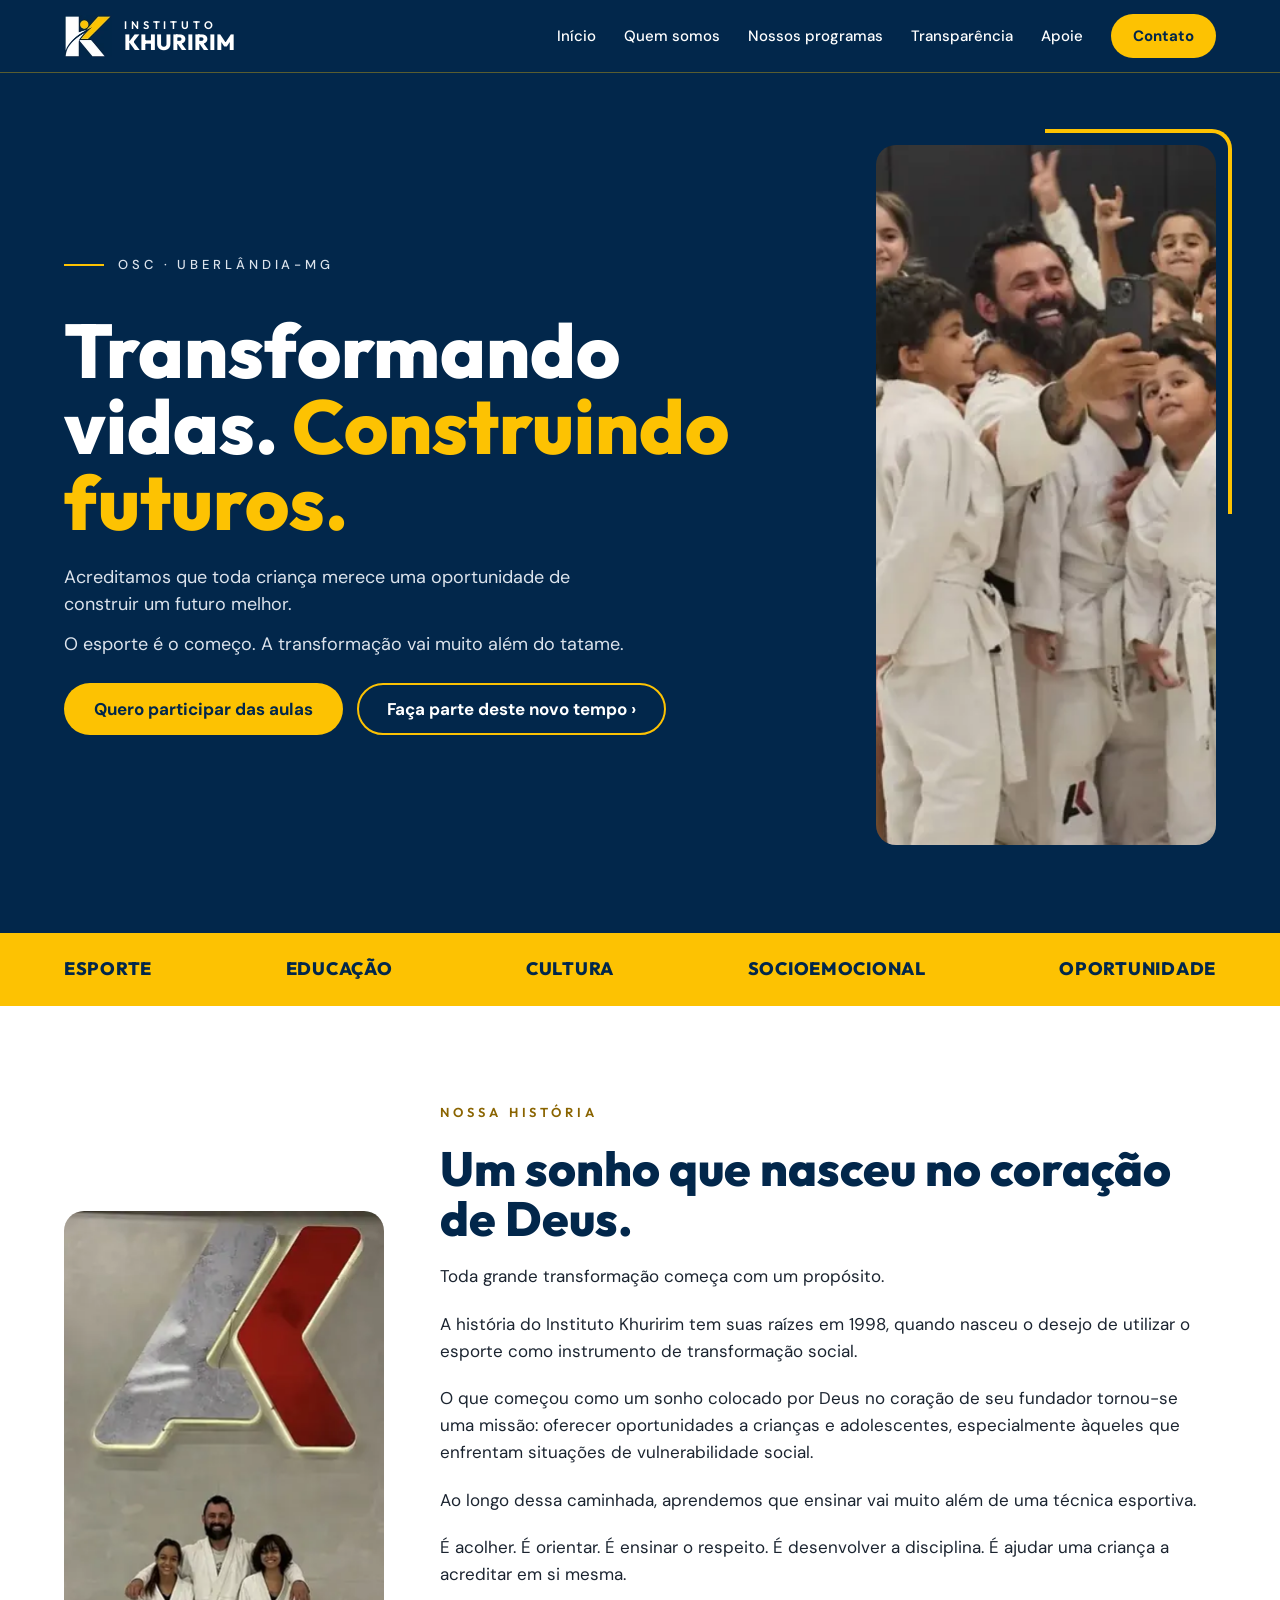
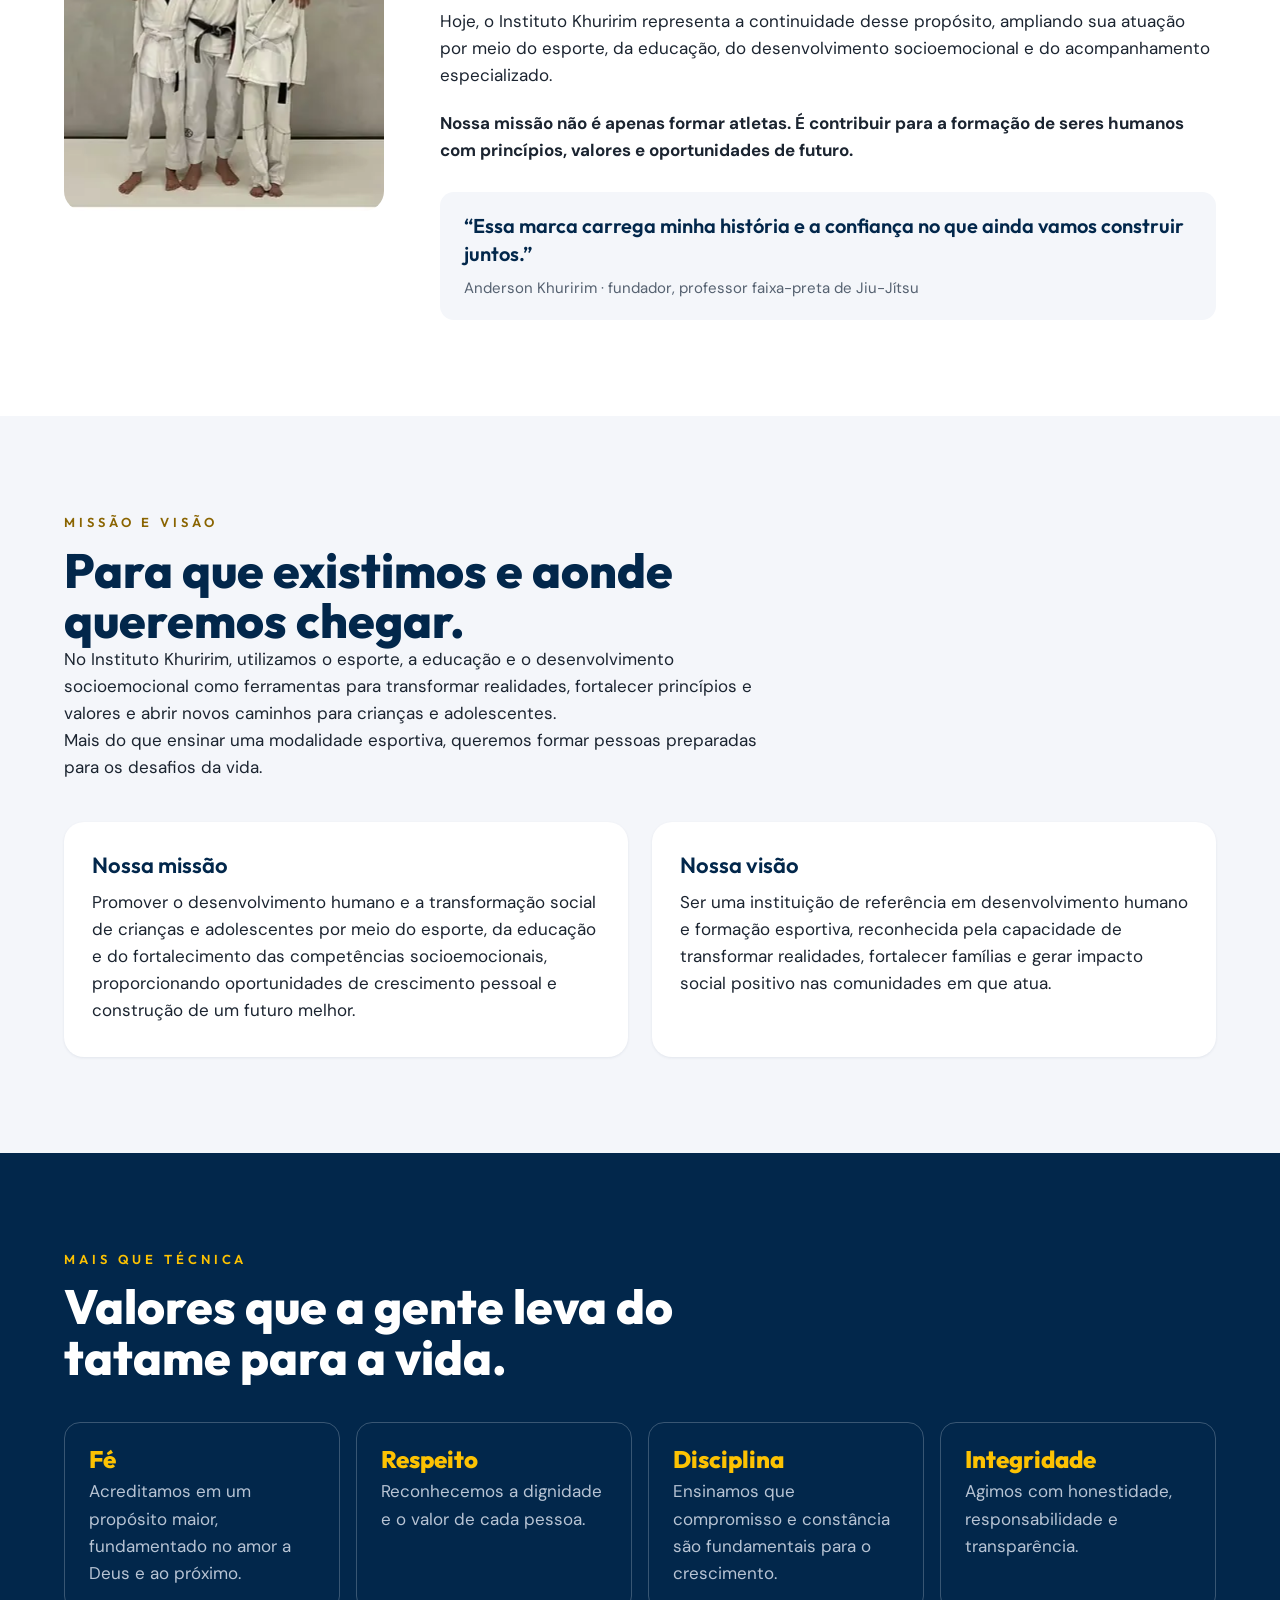
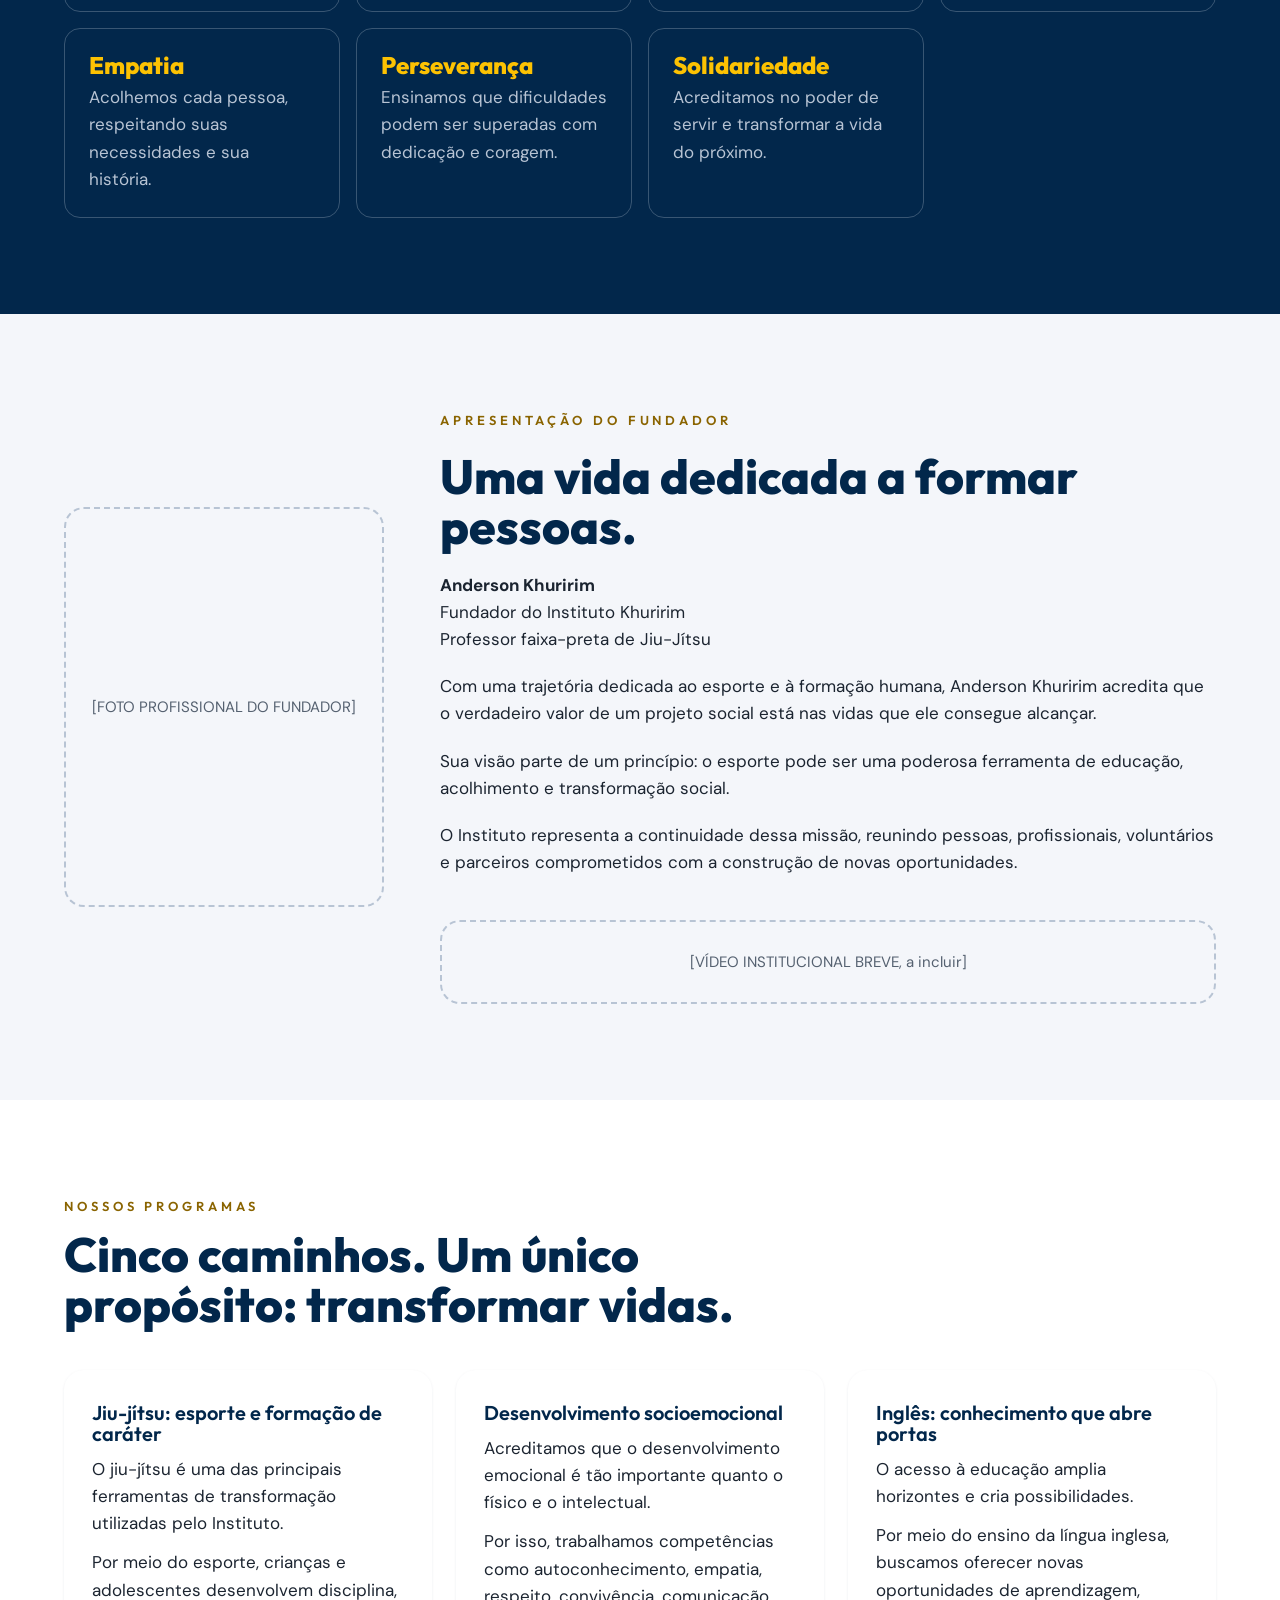
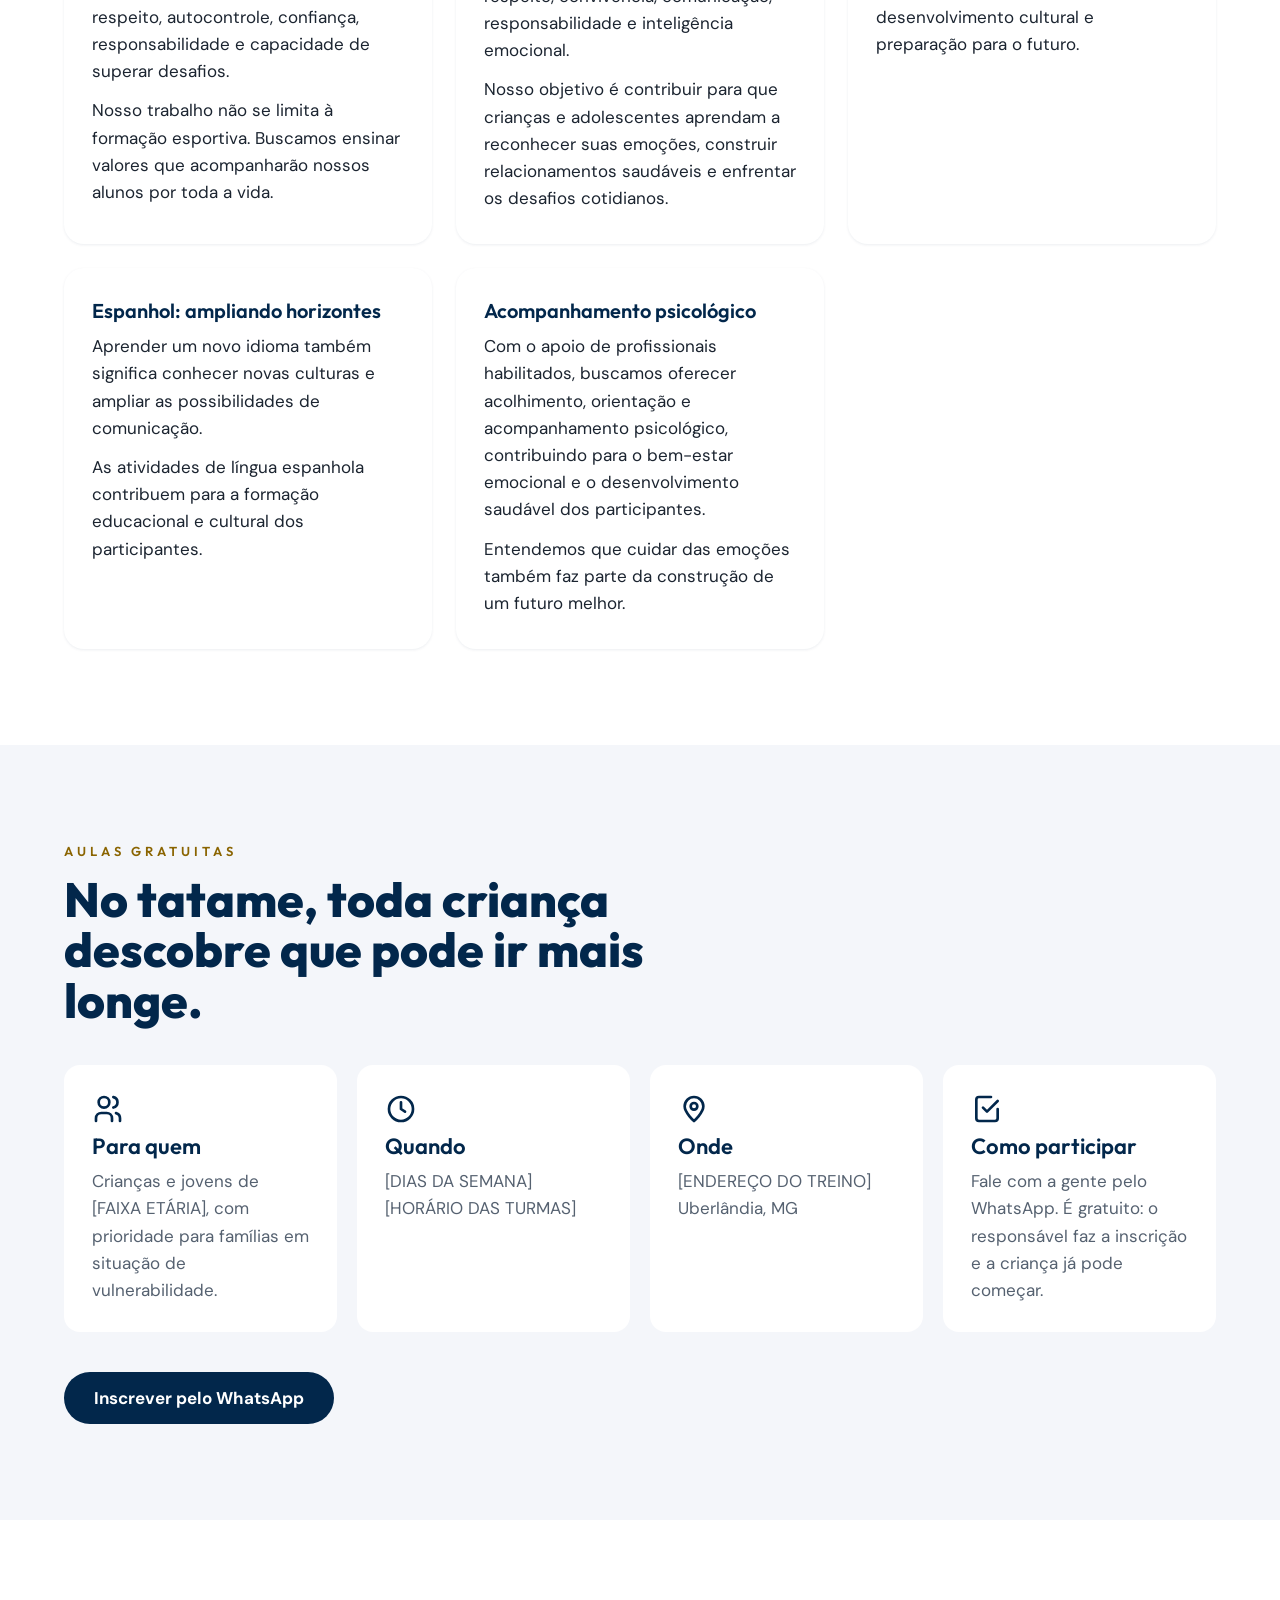
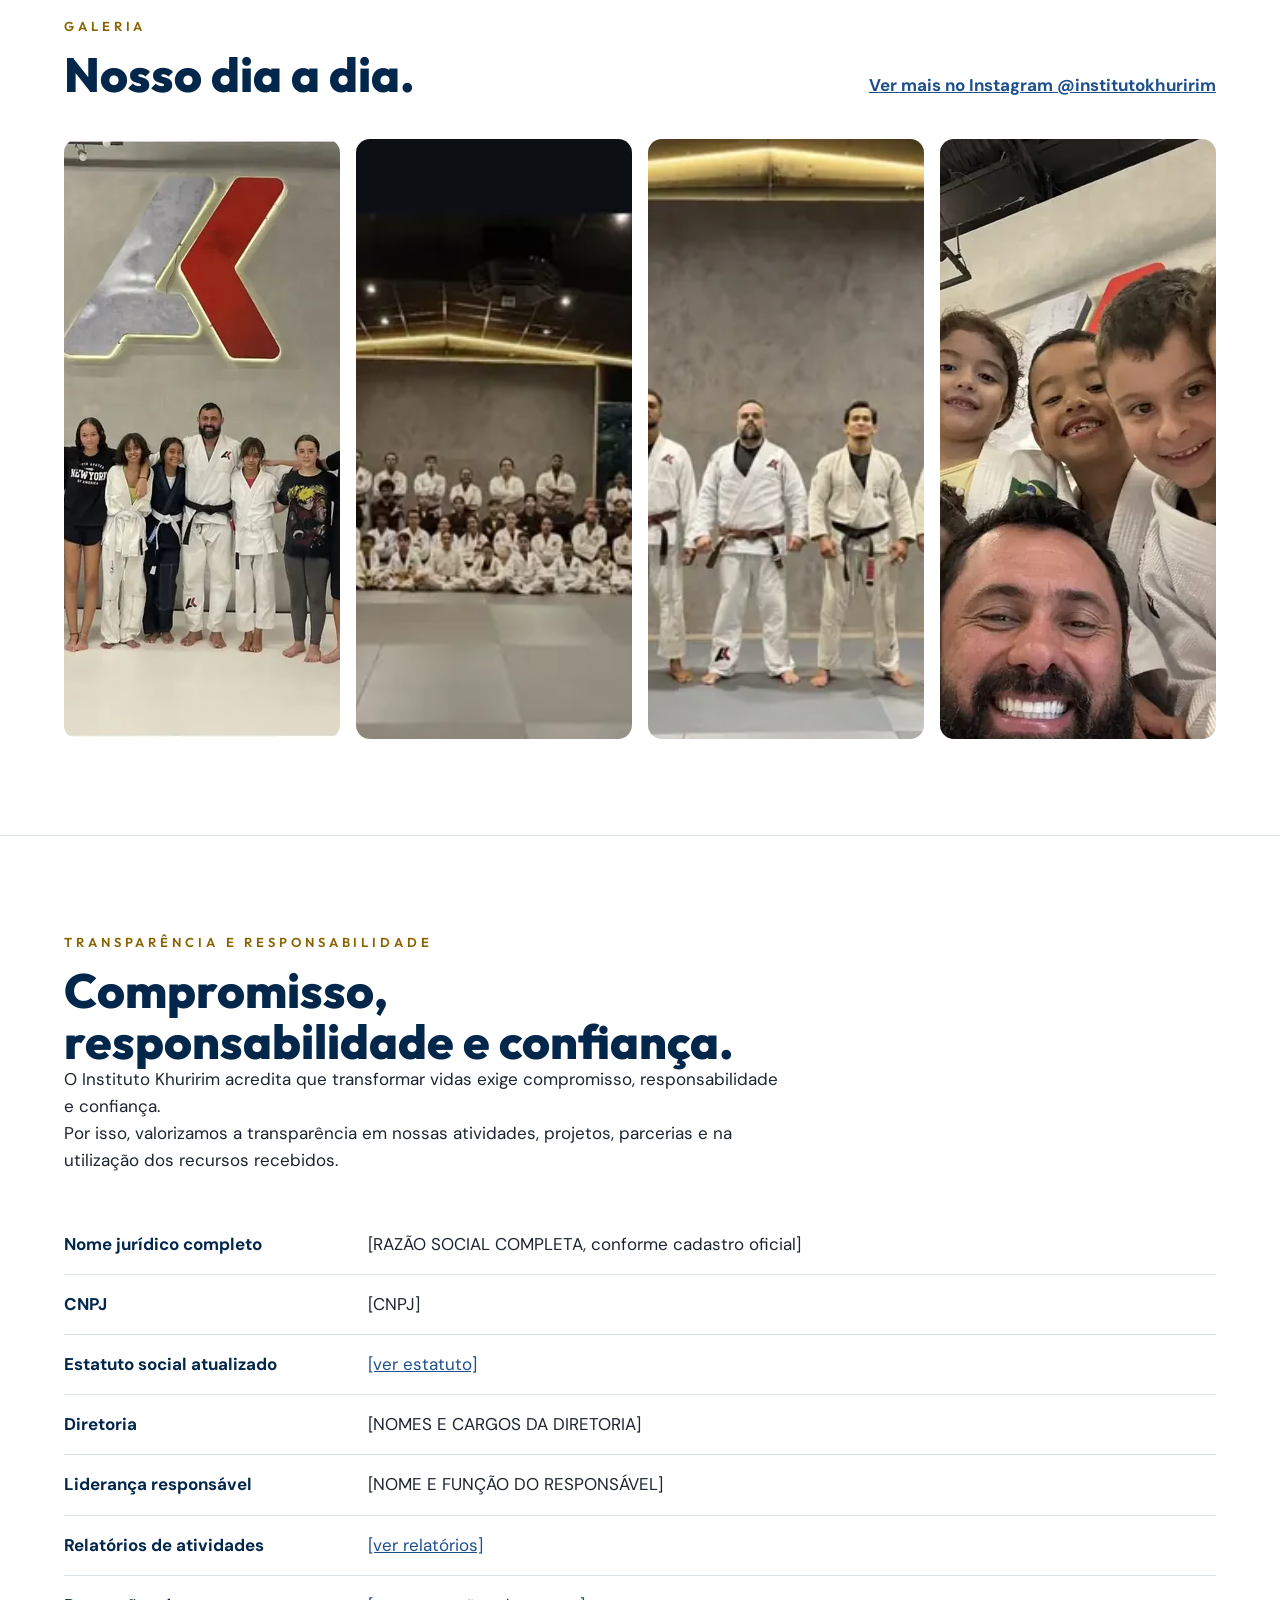
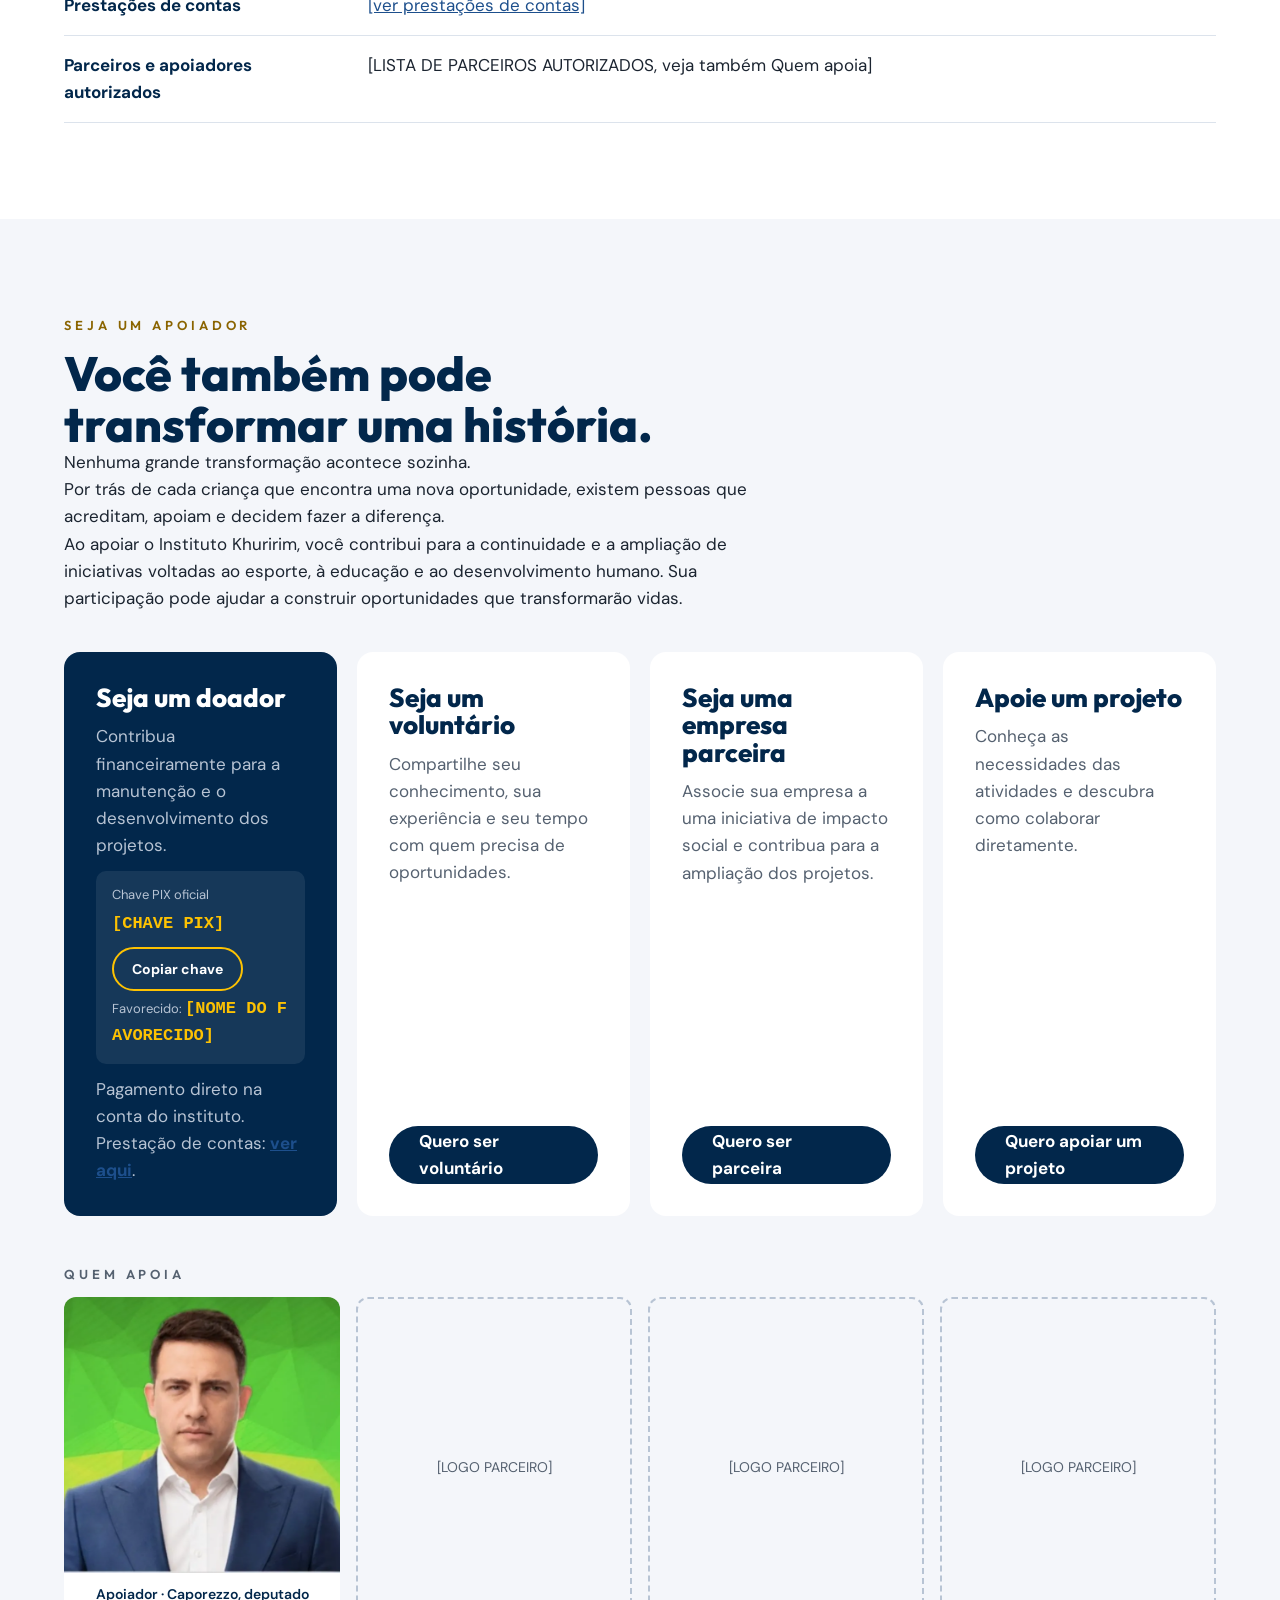
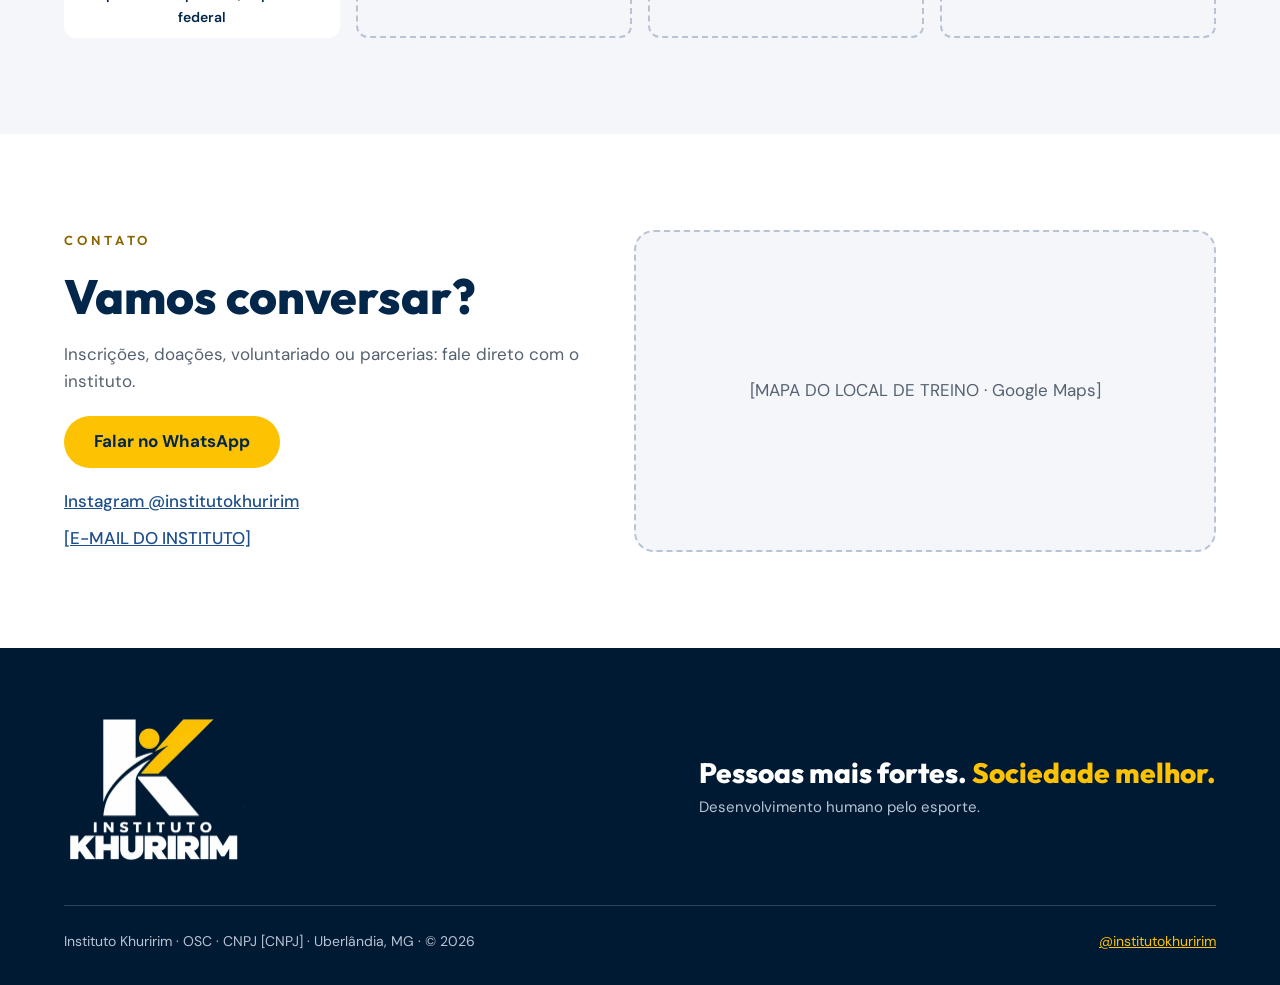
==== instituto-khuririm-site/index.html @ dec1599d "Implementa ajustes técnicos e de navegação do ponto 9 - Menu e ordem das seções conforme o pedido do" ====
<!doctype html>
<html lang="pt-BR">
<head>
  <meta charset="utf-8">
  <meta name="viewport" content="width=device-width, initial-scale=1">
  <title>Instituto Khuririm · Transformando vidas. Construindo futuros.</title>
  <meta name="description" content="OSC de Uberlândia-MG que usa o esporte, a educação e o desenvolvimento socioemocional para transformar a vida de crianças e adolescentes.">
  <meta name="theme-color" content="#02274B">
  <link rel="canonical" href="https://institutokhuririm.com.br/">

  <!-- Compartilhamento (WhatsApp, Instagram, Facebook, LinkedIn, X) -->
  <meta property="og:type" content="website">
  <meta property="og:site_name" content="Instituto Khuririm">
  <meta property="og:locale" content="pt_BR">
  <meta property="og:url" content="https://institutokhuririm.com.br/">
  <meta property="og:title" content="Instituto Khuririm · Transformando vidas. Construindo futuros.">
  <meta property="og:description" content="Esporte, educação e desenvolvimento socioemocional para crianças e adolescentes em Uberlândia-MG.">
  <meta property="og:image" content="https://institutokhuririm.com.br/assets/img/og-image.jpg">
  <meta property="og:image:width" content="1200">
  <meta property="og:image:height" content="630">
  <meta property="og:image:alt" content="Professores e alunos graduados do Instituto Khuririm no tatame">
  <meta name="twitter:card" content="summary_large_image">

  <link rel="icon" href="assets/img/favicon.png" type="image/png">
  <link rel="apple-touch-icon" href="assets/img/apple-touch-icon.png">
  <script type="application/ld+json">
  {
    "@context": "https://schema.org",
    "@type": "NGO",
    "name": "Instituto Khuririm",
    "url": "https://institutokhuririm.com.br/",
    "logo": "https://institutokhuririm.com.br/assets/img/logo-completa.png",
    "description": "OSC de Uberlândia-MG que usa o esporte, a educação e o desenvolvimento socioemocional para transformar a vida de crianças e adolescentes.",
    "founder": { "@type": "Person", "name": "Anderson Khuririm" },
    "address": { "@type": "PostalAddress", "addressLocality": "Uberlândia", "addressRegion": "MG", "addressCountry": "BR" },
    "sameAs": ["https://www.instagram.com/institutokhuririm/"]
  }
  </script>
  <link rel="preload" href="assets/fonts/outfit.woff2" as="font" type="font/woff2" crossorigin>
  <link rel="preload" href="assets/fonts/dm-sans.woff2" as="font" type="font/woff2" crossorigin>
  <link rel="preload" as="image" href="assets/img/primeira-foto.webp" imagesrcset="assets/img/primeira-foto-600.webp 600w, assets/img/primeira-foto.webp 1200w" imagesizes="(max-width: 860px) 100vw, 560px" fetchpriority="high">
  <link rel="stylesheet" href="assets/css/style.css">
</head>
<body>
  <a class="skip-link" href="#conteudo">Pular para o conteúdo</a>

  <header class="site-header">
    <div class="container header-inner">
      <a href="#inicio" class="brand">
        <img src="assets/img/logo-simbolo.webp" alt="" width="48" height="42">
        <span class="brand-text"><span class="brand-small">INSTITUTO</span> <span class="brand-big">KHURIRIM</span></span>
      </a>
      <button class="menu-toggle" aria-expanded="false" aria-controls="menu" aria-label="Abrir menu">
        <span></span><span></span><span></span>
      </button>
      <nav id="menu" class="nav" aria-label="Principal">
        <a href="#inicio">Início</a>
        <a href="#sobre">Quem somos</a>
        <a href="#programas">Nossos programas</a>
        <a href="#transparencia">Transparência</a>
        <a href="#apoie">Apoie</a>
        <a href="#contato" class="btn btn-yellow btn-sm">Contato</a>
      </nav>
    </div>
  </header>

  <main id="conteudo">

    <!-- HERO -->
    <section id="inicio" class="hero section-dark">
      <div class="container hero-inner">
        <div class="hero-text">
          <p class="kicker kicker-light"><span class="line" aria-hidden="true"></span>OSC · UBERLÂNDIA-MG</p>
          <h1>Transformando vidas. <span class="hl">Construindo futuros.</span></h1>
          <div class="hero-lead">
            <p>Acreditamos que toda criança merece uma oportunidade de construir um futuro melhor.</p>
            <p>O esporte é o começo. A transformação vai muito além do tatame.</p>
          </div>
          <div class="actions">
            <a href="#aulas" class="btn btn-yellow">Quero participar das aulas</a>
            <a href="#apoie" class="btn btn-outline">Faça parte deste novo tempo ›</a>
          </div>
        </div>
        <div class="hero-media">
          <span class="hero-corner" aria-hidden="true"></span>
          <img src="assets/img/primeira-foto.webp" srcset="assets/img/primeira-foto-600.webp 600w, assets/img/primeira-foto.webp 1200w" sizes="(max-width: 860px) 100vw, 560px" alt="Professor do Instituto Khuririm tira uma selfie com crianças de kimono no tatame" width="560" height="700" fetchpriority="high">
        </div>
      </div>
    </section>

    <!-- PILARES -->
    <section class="pillars" aria-label="Pilares">
      <ul class="container pillars-list">
        <li>Esporte</li><li>Educação</li><li>Cultura</li><li>Socioemocional</li><li>Oportunidade</li>
      </ul>
    </section>

    <!-- SOBRE -->
    <section id="sobre" class="section">
      <div class="container split">
        <div class="split-media">
          <img src="assets/img/sobre.webp" srcset="assets/img/sobre-600.webp 600w, assets/img/sobre.webp 1200w" sizes="(max-width: 860px) 100vw, 480px" alt="Professor faixa-preta com duas alunas de kimono diante do logotipo da academia" width="480" height="600" loading="lazy">
        </div>
        <div class="split-text">
          <p class="kicker">NOSSA HISTÓRIA</p>
          <h2>Um sonho que nasceu no coração de Deus.</h2>
          <p>Toda grande transformação começa com um propósito.</p>
          <p>A história do Instituto Khuririm tem suas raízes em 1998, quando nasceu o desejo de utilizar o esporte como instrumento de transformação social.</p>
          <p>O que começou como um sonho colocado por Deus no coração de seu fundador tornou-se uma missão: oferecer oportunidades a crianças e adolescentes, especialmente àqueles que enfrentam situações de vulnerabilidade social.</p>
          <p>Ao longo dessa caminhada, aprendemos que ensinar vai muito além de uma técnica esportiva.</p>
          <p>É acolher. É orientar. É ensinar o respeito. É desenvolver a disciplina. É ajudar uma criança a acreditar em si mesma.</p>
          <p>Hoje, o Instituto Khuririm representa a continuidade desse propósito, ampliando sua atuação por meio do esporte, da educação, do desenvolvimento socioemocional e do acompanhamento especializado.</p>
          <p><strong>Nossa missão não é apenas formar atletas. É contribuir para a formação de seres humanos com princípios, valores e oportunidades de futuro.</strong></p>
          <blockquote class="quote">
            <p>“Essa marca carrega minha história e a confiança no que ainda vamos construir juntos.”</p>
            <cite>Anderson Khuririm · fundador, professor faixa-preta de Jiu-Jítsu</cite>
          </blockquote>
        </div>
      </div>
    </section>

    <!-- VALORES -->
    <section id="missao" class="section section-mist">
      <div class="container">
        <header class="section-head">
          <p class="kicker">MISSÃO E VISÃO</p>
          <h2>Para que existimos e aonde queremos chegar.</h2>
          <p>No Instituto Khuririm, utilizamos o esporte, a educação e o desenvolvimento socioemocional como ferramentas para transformar realidades, fortalecer princípios e valores e abrir novos caminhos para crianças e adolescentes.</p>
          <p>Mais do que ensinar uma modalidade esportiva, queremos formar pessoas preparadas para os desafios da vida.</p>
        </header>
        <div class="mv">
          <article class="mv-card">
            <h3>Nossa missão</h3>
            <p>Promover o desenvolvimento humano e a transformação social de crianças e adolescentes por meio do esporte, da educação e do fortalecimento das competências socioemocionais, proporcionando oportunidades de crescimento pessoal e construção de um futuro melhor.</p>
          </article>
          <article class="mv-card">
            <h3>Nossa visão</h3>
            <p>Ser uma instituição de referência em desenvolvimento humano e formação esportiva, reconhecida pela capacidade de transformar realidades, fortalecer famílias e gerar impacto social positivo nas comunidades em que atua.</p>
          </article>
        </div>
      </div>
    </section>

    <section id="valores" class="section section-dark">
      <div class="container">
        <header class="section-head">
          <p class="kicker kicker-yellow">MAIS QUE TÉCNICA</p>
          <h2>Valores que a gente leva do tatame para a vida.</h2>
        </header>
        <div class="values">
          <div class="value"><h3>Fé</h3><p>Acreditamos em um propósito maior, fundamentado no amor a Deus e ao próximo.</p></div>
          <div class="value"><h3>Respeito</h3><p>Reconhecemos a dignidade e o valor de cada pessoa.</p></div>
          <div class="value"><h3>Disciplina</h3><p>Ensinamos que compromisso e constância são fundamentais para o crescimento.</p></div>
          <div class="value"><h3>Integridade</h3><p>Agimos com honestidade, responsabilidade e transparência.</p></div>
          <div class="value"><h3>Empatia</h3><p>Acolhemos cada pessoa, respeitando suas necessidades e sua história.</p></div>
          <div class="value"><h3>Perseverança</h3><p>Ensinamos que dificuldades podem ser superadas com dedicação e coragem.</p></div>
          <div class="value"><h3>Solidariedade</h3><p>Acreditamos no poder de servir e transformar a vida do próximo.</p></div>
        </div>
      </div>
    </section>

    <!-- AULAS -->
    <section id="fundador" class="section section-mist">
      <div class="container split">
        <div class="split-media">
          <div class="founder-ph">[FOTO PROFISSIONAL DO FUNDADOR]</div>
        </div>
        <div class="split-text">
          <p class="kicker">APRESENTAÇÃO DO FUNDADOR</p>
          <h2>Uma vida dedicada a formar pessoas.</h2>
          <p><strong>Anderson Khuririm</strong><br>Fundador do Instituto Khuririm<br>Professor faixa-preta de Jiu-Jítsu</p>
          <p>Com uma trajetória dedicada ao esporte e à formação humana, Anderson Khuririm acredita que o verdadeiro valor de um projeto social está nas vidas que ele consegue alcançar.</p>
          <p>Sua visão parte de um princípio: o esporte pode ser uma poderosa ferramenta de educação, acolhimento e transformação social.</p>
          <p>O Instituto representa a continuidade dessa missão, reunindo pessoas, profissionais, voluntários e parceiros comprometidos com a construção de novas oportunidades.</p>
          <div class="founder-video">[VÍDEO INSTITUCIONAL BREVE, a incluir]</div>
        </div>
      </div>
    </section>

    <section id="programas" class="section">
      <div class="container">
        <header class="section-head">
          <p class="kicker">NOSSOS PROGRAMAS</p>
          <h2>Cinco caminhos. Um único propósito: transformar vidas.</h2>
        </header>
        <div class="programs">
          <article class="mv-card">
            <h3>Jiu-jítsu: esporte e formação de caráter</h3>
            <p>O jiu-jítsu é uma das principais ferramentas de transformação utilizadas pelo Instituto.</p><p>Por meio do esporte, crianças e adolescentes desenvolvem disciplina, respeito, autocontrole, confiança, responsabilidade e capacidade de superar desafios.</p><p>Nosso trabalho não se limita à formação esportiva. Buscamos ensinar valores que acompanharão nossos alunos por toda a vida.</p>
          </article>
          <article class="mv-card">
            <h3>Desenvolvimento socioemocional</h3>
            <p>Acreditamos que o desenvolvimento emocional é tão importante quanto o físico e o intelectual.</p><p>Por isso, trabalhamos competências como autoconhecimento, empatia, respeito, convivência, comunicação, responsabilidade e inteligência emocional.</p><p>Nosso objetivo é contribuir para que crianças e adolescentes aprendam a reconhecer suas emoções, construir relacionamentos saudáveis e enfrentar os desafios cotidianos.</p>
          </article>
          <article class="mv-card">
            <h3>Inglês: conhecimento que abre portas</h3>
            <p>O acesso à educação amplia horizontes e cria possibilidades.</p><p>Por meio do ensino da língua inglesa, buscamos oferecer novas oportunidades de aprendizagem, desenvolvimento cultural e preparação para o futuro.</p>
          </article>
          <article class="mv-card">
            <h3>Espanhol: ampliando horizontes</h3>
            <p>Aprender um novo idioma também significa conhecer novas culturas e ampliar as possibilidades de comunicação.</p><p>As atividades de língua espanhola contribuem para a formação educacional e cultural dos participantes.</p>
          </article>
          <article class="mv-card">
            <h3>Acompanhamento psicológico</h3>
            <p>Com o apoio de profissionais habilitados, buscamos oferecer acolhimento, orientação e acompanhamento psicológico, contribuindo para o bem-estar emocional e o desenvolvimento saudável dos participantes.</p><p>Entendemos que cuidar das emoções também faz parte da construção de um futuro melhor.</p>
          </article>
        </div>
      </div>
    </section>

    <section id="aulas" class="section section-mist">
      <div class="container">
        <header class="section-head">
          <p class="kicker">AULAS GRATUITAS</p>
          <h2>No tatame, toda criança descobre que pode ir mais longe.</h2>
        </header>
        <div class="cards">
          <article class="card">
            <svg viewBox="0 0 24 24" aria-hidden="true"><circle cx="9" cy="7" r="4"/><path d="M3 21v-2a4 4 0 0 1 4-4h4a4 4 0 0 1 4 4v2"/><path d="M16 3.1a4 4 0 0 1 0 7.8"/><path d="M21 21v-2a4 4 0 0 0-3-3.9"/></svg>
            <h3>Para quem</h3>
            <p>Crianças e jovens de [FAIXA ETÁRIA], com prioridade para famílias em situação de vulnerabilidade.</p>
          </article>
          <article class="card">
            <svg viewBox="0 0 24 24" aria-hidden="true"><circle cx="12" cy="12" r="9"/><path d="M12 7v5l3 2"/></svg>
            <h3>Quando</h3>
            <p>[DIAS DA SEMANA]<br>[HORÁRIO DAS TURMAS]</p>
          </article>
          <article class="card">
            <svg viewBox="0 0 24 24" aria-hidden="true"><path d="M12 21s-7-6.2-7-11a7 7 0 0 1 14 0c0 4.8-7 11-7 11z"/><circle cx="12" cy="10" r="2.5"/></svg>
            <h3>Onde</h3>
            <p>[ENDEREÇO DO TREINO]<br>Uberlândia, MG</p>
          </article>
          <article class="card">
            <svg viewBox="0 0 24 24" aria-hidden="true"><path d="M9 11l3 3 8-8"/><path d="M20 12v7a2 2 0 0 1-2 2H6a2 2 0 0 1-2-2V5a2 2 0 0 1 2-2h9"/></svg>
            <h3>Como participar</h3>
            <p>Fale com a gente pelo WhatsApp. É gratuito: o responsável faz a inscrição e a criança já pode começar.</p>
          </article>
        </div>
        <a href="#contato" class="btn btn-navy">Inscrever pelo WhatsApp</a>
      </div>
    </section>

    <!-- GALERIA: para trocar fotos, substitua os arquivos em assets/img/ ou adicione novos <img> -->
    <section id="galeria" class="section">
      <div class="container">
        <header class="section-head section-head-row">
          <div>
            <p class="kicker">GALERIA</p>
            <h2>Nosso dia a dia.</h2>
          </div>
          <a href="https://www.instagram.com/institutokhuririm/" target="_blank" rel="noopener">Ver mais no Instagram @institutokhuririm</a>
        </header>
        <div class="gallery">
          <img src="assets/img/galeria-1.webp" srcset="assets/img/galeria-1-600.webp 600w, assets/img/galeria-1.webp 1200w" sizes="(max-width: 600px) 100vw, (max-width: 1000px) 50vw, 300px" alt="Professor e alunos do instituto posam juntos diante do logotipo da academia" width="480" height="600" loading="lazy">
          <img src="assets/img/galeria-2.webp" srcset="assets/img/galeria-2-600.webp 600w, assets/img/galeria-2.webp 1200w" sizes="(max-width: 600px) 100vw, (max-width: 1000px) 50vw, 300px" alt="Turma grande de alunos de kimono sentados no tatame" width="480" height="600" loading="lazy">
          <img src="assets/img/galeria-3.webp" srcset="assets/img/galeria-3-600.webp 600w, assets/img/galeria-3.webp 1200w" sizes="(max-width: 600px) 100vw, (max-width: 1000px) 50vw, 300px" alt="Professores e alunos graduados do instituto, de kimono, lado a lado no tatame" width="480" height="600" loading="lazy">
          <img src="assets/img/galeria-4.webp" srcset="assets/img/galeria-4-600.webp 600w, assets/img/galeria-4.webp 1200w" sizes="(max-width: 600px) 100vw, (max-width: 1000px) 50vw, 300px" alt="Professor sorridente com crianças de kimono em uma selfie" width="480" height="600" loading="lazy">
        </div>
      </div>
    </section>

    <!-- CONTATO -->
    <section id="transparencia" class="section">
      <div class="container">
        <header class="section-head">
          <p class="kicker">TRANSPARÊNCIA E RESPONSABILIDADE</p>
          <h2>Compromisso, responsabilidade e confiança.</h2>
          <p>O Instituto Khuririm acredita que transformar vidas exige compromisso, responsabilidade e confiança.</p>
          <p>Por isso, valorizamos a transparência em nossas atividades, projetos, parcerias e na utilização dos recursos recebidos.</p>
        </header>
        <dl class="transp">
            <div><dt>Nome jurídico completo</dt><dd>[RAZÃO SOCIAL COMPLETA, conforme cadastro oficial]</dd></div>
            <div><dt>CNPJ</dt><dd>[CNPJ]</dd></div>
            <div><dt>Estatuto social atualizado</dt><dd><a href="[LINK DO ESTATUTO]">[ver estatuto]</a></dd></div>
            <div><dt>Diretoria</dt><dd>[NOMES E CARGOS DA DIRETORIA]</dd></div>
            <div><dt>Liderança responsável</dt><dd>[NOME E FUNÇÃO DO RESPONSÁVEL]</dd></div>
            <div><dt>Relatórios de atividades</dt><dd><a href="[LINK DOS RELATÓRIOS]">[ver relatórios]</a></dd></div>
            <div><dt>Prestações de contas</dt><dd><a href="[LINK DAS PRESTAÇÕES DE CONTAS]">[ver prestações de contas]</a></dd></div>
            <div><dt>Parceiros e apoiadores autorizados</dt><dd>[LISTA DE PARCEIROS AUTORIZADOS, veja também Quem apoia]</dd></div>
        </dl>
      </div>
    </section>

    <!-- APOIE -->
    <section id="apoie" class="section section-mist">
      <div class="container">
        <header class="section-head">
          <p class="kicker">SEJA UM APOIADOR</p>
          <h2>Você também pode transformar uma história.</h2>
          <p>Nenhuma grande transformação acontece sozinha.</p>
          <p>Por trás de cada criança que encontra uma nova oportunidade, existem pessoas que acreditam, apoiam e decidem fazer a diferença.</p>
          <p>Ao apoiar o Instituto Khuririm, você contribui para a continuidade e a ampliação de iniciativas voltadas ao esporte, à educação e ao desenvolvimento humano. Sua participação pode ajudar a construir oportunidades que transformarão vidas.</p>
        </header>
        <div class="support">
          <article class="support-card support-card-dark">
            <h3>Seja um doador</h3>
            <p>Contribua financeiramente para a manutenção e o desenvolvimento dos projetos.</p>
            <div class="pix">
              <span>Chave PIX oficial</span>
              <strong id="pix-key-apoie">[CHAVE PIX]</strong>
              <button type="button" class="copy-btn" data-copy="#pix-key-apoie">Copiar chave</button>
              <span>Favorecido: <strong>[NOME DO FAVORECIDO]</strong></span>
            </div>
            <p class="support-note">Pagamento direto na conta do instituto. Prestação de contas: <a href="[LINK PRESTAÇÃO DE CONTAS]">ver aqui</a>.</p>
          </article>
          <article class="support-card">
            <h3>Seja um voluntário</h3>
            <p>Compartilhe seu conhecimento, sua experiência e seu tempo com quem precisa de oportunidades.</p>
            <a class="btn btn-navy" href="https://wa.me/5534XXXXXXXXX?text=Olá!%20Quero%20ser%20voluntário%20do%20Instituto%20Khuririm." target="_blank" rel="noopener">Quero ser voluntário</a>
          </article>
          <article class="support-card">
            <h3>Seja uma empresa parceira</h3>
            <p>Associe sua empresa a uma iniciativa de impacto social e contribua para a ampliação dos projetos.</p>
            <a class="btn btn-navy" href="https://wa.me/5534XXXXXXXXX?text=Olá!%20Sou%20de%20uma%20empresa%20e%20quero%20ser%20parceira%20do%20Instituto%20Khuririm." target="_blank" rel="noopener">Quero ser parceira</a>
          </article>
          <article class="support-card">
            <h3>Apoie um projeto</h3>
            <p>Conheça as necessidades das atividades e descubra como colaborar diretamente.</p>
            <a class="btn btn-navy" href="https://wa.me/5534XXXXXXXXX?text=Olá!%20Quero%20conhecer%20as%20necessidades%20dos%20projetos%20e%20apoiar%20um%20deles." target="_blank" rel="noopener">Quero apoiar um projeto</a>
          </article>
        </div>

        <!-- PATROCINADORES: troque cada placeholder por <a href="SITE"><img src="assets/img/parceiros/NOME.png" alt="NOME"></a> -->
        <div class="sponsors">
          <p class="kicker kicker-muted">QUEM APOIA</p>
          <div class="sponsors-grid">
            <figure class="sponsor-card"><img src="assets/img/apoiador-1.webp" alt="Caporezzo, deputado federal" width="350" height="350" loading="lazy"><figcaption>Apoiador · Caporezzo, deputado federal</figcaption></figure>
            <div class="sponsor-ph">[LOGO PARCEIRO]</div>
            <div class="sponsor-ph">[LOGO PARCEIRO]</div>
            <div class="sponsor-ph">[LOGO PARCEIRO]</div>
          </div>
        </div>
      </div>
    </section>

    <section id="contato" class="section">
      <div class="container contact">
        <div class="contact-text">
          <p class="kicker">CONTATO</p>
          <h2>Vamos conversar?</h2>
          <p class="muted">Inscrições, doações, voluntariado ou parcerias: fale direto com o instituto.</p>
          <!-- Troque 5534XXXXXXXXX pelo número com DDI+DDD, só dígitos -->
          <a class="btn btn-yellow" href="https://wa.me/5534XXXXXXXXX?text=Ol%C3%A1!%20Vim%20pelo%20site%20do%20Instituto%20Khuririm." target="_blank" rel="noopener">Falar no WhatsApp</a>
          <ul class="contact-list">
            <li><a href="https://www.instagram.com/institutokhuririm/" target="_blank" rel="noopener">Instagram @institutokhuririm</a></li>
            <li><a href="mailto:[E-MAIL]">[E-MAIL DO INSTITUTO]</a></li>
          </ul>
        </div>
        <div class="map">
          <!-- Cole aqui o iframe do Google Maps (Compartilhar > Incorporar um mapa) -->
          <p>[MAPA DO LOCAL DE TREINO · Google Maps]</p>
        </div>
      </div>
    </section>

  </main>

  <footer class="site-footer">
    <div class="container">
      <div class="footer-top">
        <img src="assets/img/logo-completa.webp" alt="Instituto Khuririm" width="180" height="154" loading="lazy">
        <div>
          <p class="footer-slogan">Pessoas mais fortes. <span class="hl">Sociedade melhor.</span></p>
          <p class="footer-sub">Desenvolvimento humano pelo esporte.</p>
        </div>
      </div>
      <div class="footer-bottom">
        <span>Instituto Khuririm · OSC · CNPJ [CNPJ] · Uberlândia, MG · © <span id="ano">2026</span></span>
        <a href="https://www.instagram.com/institutokhuririm/" target="_blank" rel="noopener">@institutokhuririm</a>
      </div>
    </div>
  </footer>

  <script src="assets/js/main.js" defer></script>
</body>
</html>
---- instituto-khuririm-site/assets/css/style.css ----
/* Fontes hospedadas no próprio site (subconjunto latin, fontes variáveis) */
@font-face { font-family: 'Outfit'; font-style: normal; font-weight: 600 800; font-display: swap; src: url(../fonts/outfit.woff2) format('woff2'); unicode-range: U+0000-00FF, U+0131, U+0152-0153, U+02BB-02BC, U+02C6, U+02DA, U+02DC, U+0304, U+0308, U+0329, U+2000-206F, U+20AC, U+2122, U+2191, U+2193, U+2212, U+2215, U+FEFF, U+FFFD; }
@font-face { font-family: 'DM Sans'; font-style: normal; font-weight: 400 700; font-display: swap; src: url(../fonts/dm-sans.woff2) format('woff2'); unicode-range: U+0000-00FF, U+0131, U+0152-0153, U+02BB-02BC, U+02C6, U+02DA, U+02DC, U+0304, U+0308, U+0329, U+2000-206F, U+20AC, U+2122, U+2191, U+2193, U+2212, U+2215, U+FEFF, U+FFFD; }

/* =========================================================
   Instituto Khuririm · estilos
   Tokens vindos do briefing de marca (contraste WCAG AA)
   ========================================================= */
:root {
  --azul: #02274B;        /* primária */
  --azul-noite: #011A33;  /* rodapé, hover */
  --amarelo: #FDC202;     /* destaque: só sobre azul/escuro */
  --amarelo-hover: #FFD23F;
  --ouro-escuro: #8A6400; /* destaque sobre fundo claro */
  --branco: #FFFFFF;
  --nevoa: #F4F6FA;
  --gelo: #DCE3EC;
  --azul-gelo: #B8C4D4;   /* texto secundário sobre azul */
  --ardosia: #556170;     /* texto secundário sobre claro */
  --grafite: #1B2430;     /* texto corrido */
  --link: #1D4F8C;

  --f-titulo: 'Outfit', system-ui, sans-serif;
  --f-texto: 'DM Sans', system-ui, sans-serif;
  --raio: 16px;
  --raio-lg: 20px;
  --max: 1200px;
}

*, *::before, *::after { box-sizing: border-box; }
html { scroll-behavior: smooth; scroll-padding-top: 84px; }
body {
  margin: 0;
  font-family: var(--f-texto);
  font-size: 17px;
  line-height: 1.6;
  color: var(--grafite);
  background: var(--branco);
  -webkit-font-smoothing: antialiased;
}
img { max-width: 100%; display: block; }
a { color: var(--link); }
a:hover { color: var(--azul); }
h1, h2, h3 { font-family: var(--f-titulo); margin: 0; line-height: 1.05; }
h2 { font-weight: 800; font-size: clamp(32px, 4vw, 48px); color: var(--azul); }
h3 { font-weight: 600; font-size: 22px; color: var(--azul); }
p { margin: 0; }
:focus-visible { outline: 3px solid var(--amarelo); outline-offset: 3px; border-radius: 4px; }

.container { max-width: var(--max); margin: 0 auto; padding: 0 24px; }
.hl { color: var(--amarelo); }
.muted { color: var(--ardosia); }

.skip-link {
  position: absolute; left: 16px; top: -60px; z-index: 100;
  background: var(--amarelo); color: var(--azul); padding: 10px 16px; border-radius: 8px; font-weight: 700;
}
.skip-link:focus { top: 12px; }

/* ---------- Botões ---------- */
.btn {
  display: inline-flex; align-items: center; justify-content: center;
  min-height: 52px; padding: 0 28px; border-radius: 999px;
  font-weight: 700; text-decoration: none; border: 2px solid transparent;
  transition: background .2s, color .2s, transform .2s;
}
.btn:hover { transform: translateY(-1px); }
.btn-sm { min-height: 44px; padding: 0 20px; }
.btn-yellow { background: var(--amarelo); color: var(--azul); }
.btn-yellow:hover { background: var(--amarelo-hover); color: var(--azul); }
.btn-outline { border-color: var(--amarelo); color: var(--branco); }
.btn-outline:hover { background: var(--amarelo); color: var(--azul); }
.btn-navy { background: var(--azul); color: var(--branco); }
.btn-navy:hover { background: var(--azul-noite); color: var(--branco); }

/* ---------- Kickers ---------- */
.kicker {
  font-family: var(--f-titulo); font-weight: 600; font-size: 13px;
  letter-spacing: .3em; color: var(--ouro-escuro); margin-bottom: 12px;
  display: flex; align-items: center; gap: 14px;
}
.kicker-light { color: var(--gelo); font-family: var(--f-texto); font-weight: 500; }
.kicker-yellow { color: var(--amarelo); }
.kicker-muted { color: var(--ardosia); }
.kicker .line { width: 40px; height: 2px; background: var(--amarelo); }

/* ---------- Header ---------- */
.site-header {
  position: sticky; top: 0; z-index: 50;
  background: var(--azul); border-bottom: 1px solid rgba(253,194,2,.35);
}
.header-inner { display: flex; align-items: center; justify-content: space-between; gap: 16px; padding-top: 14px; padding-bottom: 14px; }
.brand { display: flex; align-items: center; gap: 12px; color: var(--branco); text-decoration: none; }
.brand img { width: 48px; height: 42px; object-fit: contain; }
.brand-text { display: flex; flex-direction: column; line-height: 1; font-family: var(--f-titulo); }
.brand-small { font-weight: 600; font-size: 11px; letter-spacing: .35em; }
.brand-big { font-weight: 800; font-size: 22px; }
.brand:hover { color: var(--branco); }

.nav { display: flex; align-items: center; gap: 28px; font-weight: 500; font-size: 15px; }
.nav a:not(.btn) { color: var(--branco); text-decoration: none; padding: 10px 0; position: relative; }
.nav a:not(.btn)::after {
  content: ""; position: absolute; left: 0; right: 0; bottom: 4px; height: 2px;
  background: var(--amarelo); transform: scaleX(0); transition: transform .2s;
}
.nav a:not(.btn):hover::after { transform: scaleX(1); }

.menu-toggle {
  display: none; width: 48px; height: 48px; border: 0; background: transparent; cursor: pointer;
  flex-direction: column; justify-content: center; align-items: center; gap: 5px;
}
.menu-toggle span { width: 26px; height: 3px; background: var(--branco); border-radius: 2px; transition: transform .2s, opacity .2s; }
.menu-toggle[aria-expanded="true"] span:nth-child(1) { transform: translateY(8px) rotate(45deg); }
.menu-toggle[aria-expanded="true"] span:nth-child(2) { opacity: 0; }
.menu-toggle[aria-expanded="true"] span:nth-child(3) { transform: translateY(-8px) rotate(-45deg); }

/* ---------- Seções ---------- */
.section { padding: 96px 0; }
.section-mist { background: var(--nevoa); }
.section-dark { background: var(--azul); color: var(--branco); }
.section-dark h2 { color: var(--branco); }
.section-head { max-width: 720px; margin-bottom: 40px; }
.section-head-row { max-width: none; display: flex; flex-wrap: wrap; justify-content: space-between; align-items: flex-end; gap: 16px; }
.section-head-row a { font-weight: 700; }

/* Hero */
.hero-inner { display: flex; flex-wrap: wrap; align-items: center; gap: 56px; padding-top: 72px; padding-bottom: 88px; }
.hero-text { flex: 999 1 480px; min-width: 0; display: flex; flex-direction: column; gap: 24px; }
.hero h1 { font-weight: 800; font-size: clamp(42px, 6vw, 76px); line-height: 1; }
.hero-lead { display: grid; gap: 12px; }
.hero-lead p { margin: 0; font-size: 18px; line-height: 1.55; color: var(--gelo); max-width: 560px; }
.lead { font-size: 20px; line-height: 1.55; color: var(--gelo); max-width: 560px; }
.actions { display: flex; flex-wrap: wrap; gap: 14px; }
.hero-media { flex: 1 1 340px; min-width: 0; position: relative; }
.hero-media img { position: relative; width: 100%; aspect-ratio: 4 / 5; object-fit: cover; border-radius: var(--raio-lg); }
.hero-corner {
  position: absolute; top: -16px; right: -16px; width: 55%; height: 55%;
  border-top: 4px solid var(--amarelo); border-right: 4px solid var(--amarelo); border-radius: 0 20px 0 0;
}

/* Pilares */
.pillars { background: var(--amarelo); }
.pillars-list {
  list-style: none; margin: 0 auto; padding-top: 22px; padding-bottom: 22px;
  display: flex; flex-wrap: wrap; justify-content: space-between; gap: 12px 32px;
  font-family: var(--f-titulo); font-weight: 800; font-size: 18px; color: var(--azul);
  letter-spacing: .04em; text-transform: uppercase;
}

/* Sobre */
.split { display: flex; flex-wrap: wrap; align-items: center; gap: 56px; }
.split-media { flex: 1 1 320px; min-width: 0; }
.split-media img { width: 100%; aspect-ratio: 4 / 5; object-fit: cover; border-radius: var(--raio-lg); }
.split-text { flex: 999 1 480px; min-width: 0; display: flex; flex-direction: column; gap: 20px; }
.split-text .kicker { margin-bottom: 0; }
.quote { margin: 8px 0 0; padding: 20px 24px; background: var(--nevoa); border-radius: 14px; }
.quote p { font-family: var(--f-titulo); font-weight: 600; font-size: 20px; line-height: 1.4; color: var(--azul); }
.quote cite { display: block; margin-top: 8px; font-style: normal; font-size: 15px; color: var(--ardosia); }

/* Aulas */
.cards { display: grid; grid-template-columns: repeat(auto-fit, minmax(240px, 1fr)); gap: 20px; margin-bottom: 40px; }
.card { background: var(--branco); border-radius: var(--raio); padding: 28px; display: flex; flex-direction: column; gap: 10px; }
.card svg { width: 32px; height: 32px; fill: none; stroke: var(--azul); stroke-width: 2; stroke-linecap: round; stroke-linejoin: round; }
.card p { color: var(--ardosia); }

/* Valores */
.values { display: grid; grid-template-columns: repeat(auto-fit, minmax(220px, 1fr)); gap: 16px; }
.value { border: 1px solid rgba(220,227,236,.25); border-radius: var(--raio); padding: 24px; }
.value h3 { color: var(--amarelo); font-size: 24px; font-weight: 800; margin-bottom: 6px; }
.value p { color: var(--azul-gelo); }
.values-more { margin-top: 40px; font-size: 15px; color: var(--azul-gelo); }
.mv, .programs { display: grid; grid-template-columns: repeat(auto-fit, minmax(280px, 1fr)); gap: 24px; }
.programs .mv-card h3 { font-size: 20px; }
.programs .mv-card p + p { margin-top: 12px; }
.mv-card { background: var(--branco); border-radius: var(--raio-lg); padding: 32px 28px; box-shadow: 0 1px 3px rgba(2,39,75,.08); }
.mv-card h3 { margin-bottom: 12px; }
.mv-card p { margin: 0; line-height: 1.6; }
.founder-ph { aspect-ratio: 4 / 5; border: 2px dashed var(--azul-gelo); border-radius: var(--raio-lg); display: grid; place-items: center; padding: 16px; text-align: center; color: var(--ardosia); font-size: 15px; }
.founder-video { margin-top: 24px; padding: 28px 16px; border: 2px dashed var(--azul-gelo); border-radius: var(--raio-lg); text-align: center; color: var(--ardosia); font-size: 15px; }
/* separa duas seções brancas seguidas */
.section:not(.section-mist):not(.section-dark) + .section:not(.section-mist):not(.section-dark) { border-top: 1px solid var(--gelo); }
.transp { margin: 0; }
.transp > div { display: grid; gap: 4px; padding: 16px 0; border-bottom: 1px solid var(--gelo); }
.transp dt { font-weight: 700; color: var(--azul); }
.transp dd { margin: 0; color: var(--grafite); }
@media (min-width: 720px) { .transp > div { grid-template-columns: 280px 1fr; gap: 24px; align-items: baseline; } }

/* Galeria */
.gallery { display: grid; grid-template-columns: repeat(auto-fit, minmax(240px, 1fr)); gap: 16px; }
.gallery img { width: 100%; aspect-ratio: 4 / 5; object-fit: cover; border-radius: 14px; }

/* Apoie */
.support { display: grid; grid-template-columns: repeat(auto-fit, minmax(260px, 1fr)); gap: 20px; }
.support-card { background: var(--branco); border-radius: var(--raio); padding: 32px; display: flex; flex-direction: column; gap: 12px; }
.support-card h3 { font-size: 26px; font-weight: 800; }
.support-card p { color: var(--ardosia); }
.support-card a { margin-top: auto; font-weight: 700; }
.support-card-dark { background: var(--azul); color: var(--branco); }
.support-card-dark h3 { color: var(--branco); }
.support-card-dark p { color: var(--azul-gelo); }
.pix { margin-top: auto; background: rgba(255,255,255,.08); border-radius: 10px; padding: 14px 16px; display: flex; flex-direction: column; gap: 4px; }
.pix span { font-size: 13px; color: var(--azul-gelo); }
.pix strong { font-family: ui-monospace, monospace; font-size: 17px; color: var(--amarelo); word-break: break-all; }
.copy-btn {
  align-self: flex-start; margin-top: 6px; min-height: 44px; padding: 0 18px; border-radius: 999px;
  border: 2px solid var(--amarelo); background: transparent; color: var(--branco);
  font: 700 14px var(--f-texto); cursor: pointer;
}
.copy-btn:hover { background: var(--amarelo); color: var(--azul); }

.sponsors { margin-top: 48px; }
.sponsors-grid { display: grid; grid-template-columns: repeat(auto-fit, minmax(160px, 1fr)); gap: 16px; }
.sponsors-grid img { max-height: 64px; width: auto; margin: 0 auto; filter: grayscale(1); opacity: .85; transition: filter .2s, opacity .2s; }
.sponsors-grid a:hover img { filter: none; opacity: 1; }
.sponsor-card { margin: 0; border-radius: 12px; overflow: hidden; background: var(--branco); }
.sponsor-card img { display: block; width: 100%; height: auto; aspect-ratio: 1 / 1; object-fit: cover; max-height: none; filter: none; opacity: 1; }
.sponsor-card figcaption { padding: 10px 12px; font-size: 14px; font-weight: 600; color: var(--azul); text-align: center; }
.sponsor-ph {
  height: auto; min-height: 88px; border: 2px dashed var(--azul-gelo); border-radius: 12px;
  display: flex; align-items: center; justify-content: center; color: var(--ardosia); font-size: 14px;
}

/* Contato */
.contact { display: flex; flex-wrap: wrap; gap: 48px; }
.contact-text { flex: 1 1 360px; min-width: 0; display: flex; flex-direction: column; gap: 20px; align-items: flex-start; }
.contact-text .kicker { margin-bottom: 0; }
.contact-list { list-style: none; margin: 0; padding: 0; display: flex; flex-direction: column; gap: 10px; font-weight: 500; }
.map {
  flex: 1 1 420px; min-width: 0; min-height: 320px; border-radius: var(--raio-lg);
  background: var(--nevoa); border: 2px dashed var(--azul-gelo); overflow: hidden;
  display: flex; align-items: center; justify-content: center; text-align: center; color: var(--ardosia); padding: 24px;
}
.map iframe { width: 100%; height: 100%; min-height: 320px; border: 0; }
.map:has(iframe) { padding: 0; border: 0; }

/* Rodapé */
.site-footer { background: var(--azul-noite); color: var(--gelo); padding: 64px 0 32px; }
.footer-top { display: flex; flex-wrap: wrap; justify-content: space-between; align-items: center; gap: 32px; margin-bottom: 40px; }
.footer-top img { width: 180px; height: auto; }
.footer-slogan { font-family: var(--f-titulo); font-weight: 800; font-size: 28px; line-height: 1.1; color: var(--branco); }
.footer-sub { margin-top: 6px; font-size: 15px; color: var(--azul-gelo); }
.footer-bottom {
  border-top: 1px solid rgba(220,227,236,.2); padding-top: 24px;
  display: flex; flex-wrap: wrap; justify-content: space-between; gap: 12px; font-size: 14px; color: var(--azul-gelo);
}
.footer-bottom a { color: var(--amarelo); }

/* ---------- Animação de entrada (respeita reduced-motion) ---------- */
.reveal { opacity: 0; transform: translateY(16px); transition: opacity .6s ease, transform .6s ease; }
.reveal.is-visible { opacity: 1; transform: none; }

/* ---------- Mobile ---------- */
@media (max-width: 860px) {
  .menu-toggle { display: flex; }
  .nav {
    position: absolute; top: 100%; left: 0; right: 0;
    flex-direction: column; align-items: stretch; gap: 0;
    background: var(--azul); padding: 8px 24px 24px;
    border-bottom: 1px solid rgba(253,194,2,.35);
    display: none;
  }
  .nav.is-open { display: flex; }
  .nav a:not(.btn) { padding: 14px 0; border-bottom: 1px solid rgba(220,227,236,.12); }
  .nav .btn { margin-top: 16px; }
  .section { padding: 72px 0; }
  .hero-inner { padding-top: 48px; padding-bottom: 64px; gap: 40px; }
  .pillars-list { justify-content: center; font-size: 15px; }
}

@media (prefers-reduced-motion: reduce) {
  html { scroll-behavior: auto; }
  .reveal { opacity: 1; transform: none; transition: none; }
  .btn, .nav a::after { transition: none; }
}
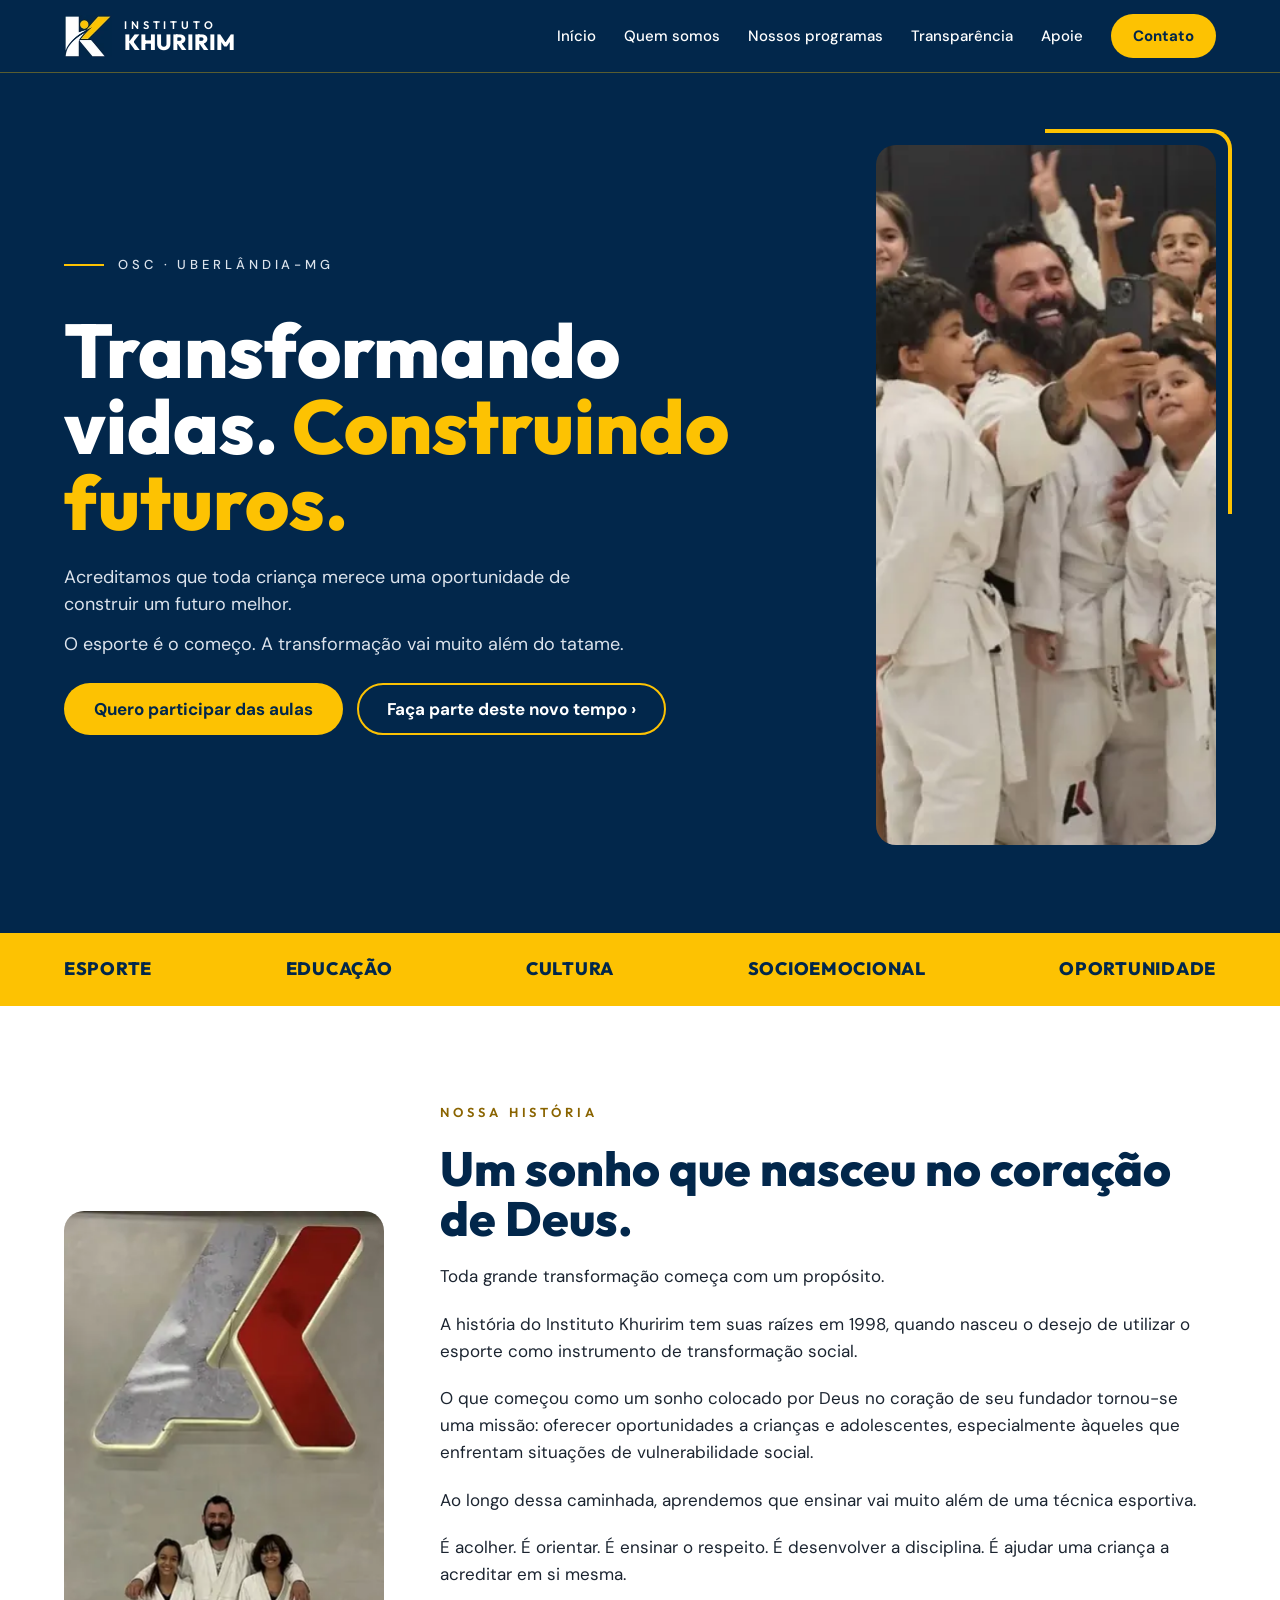
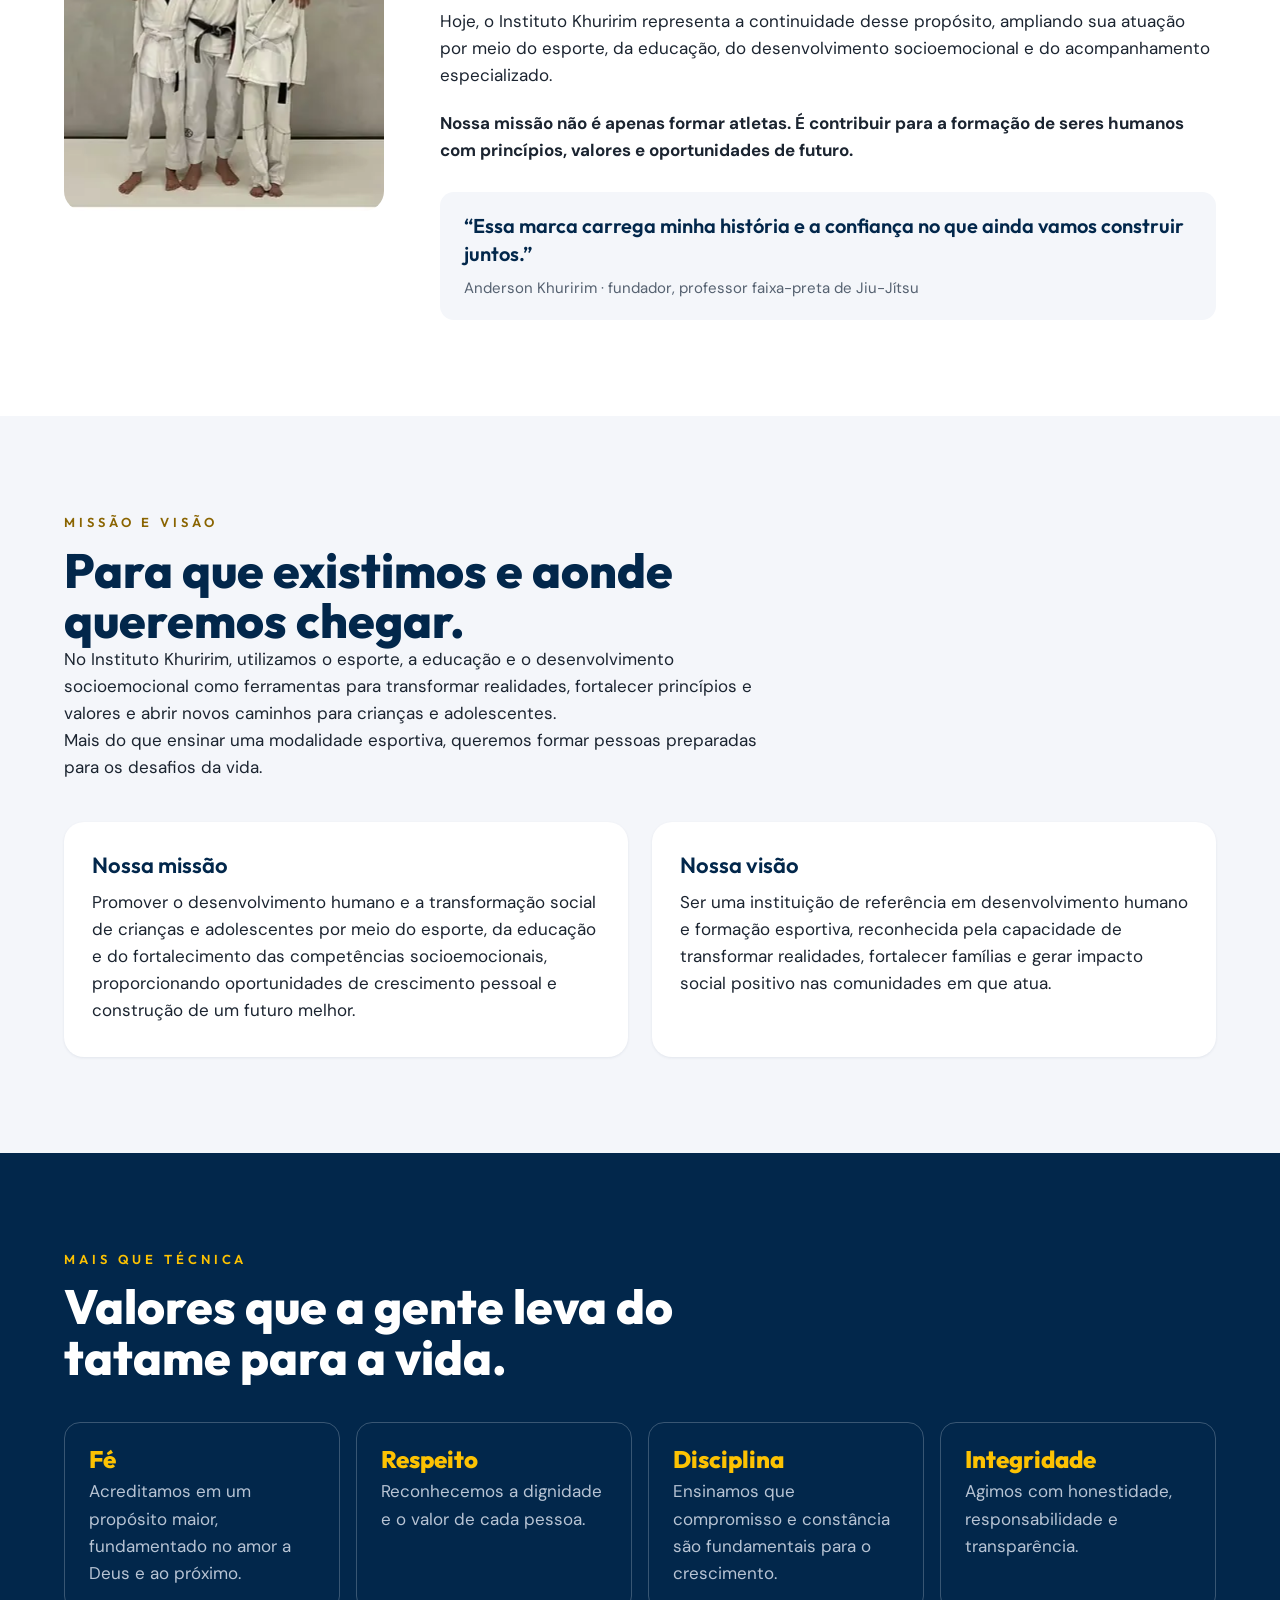
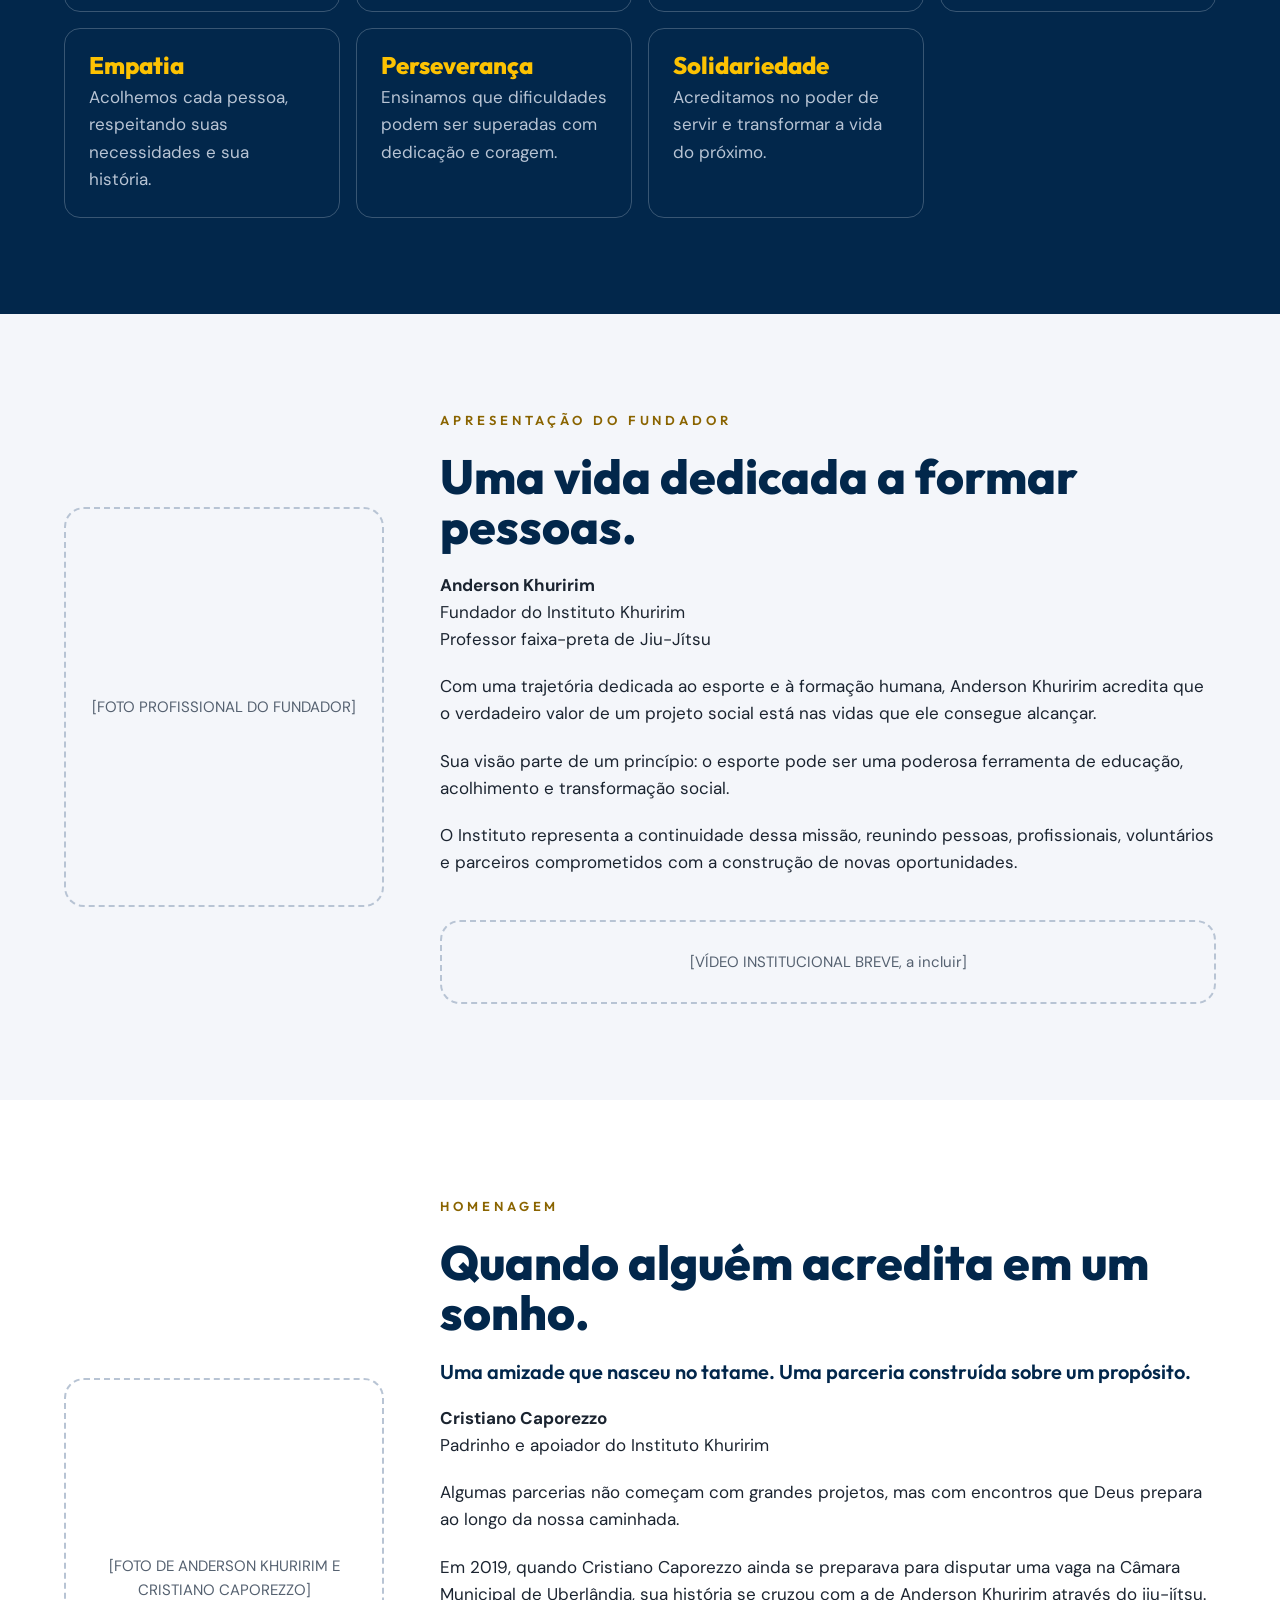
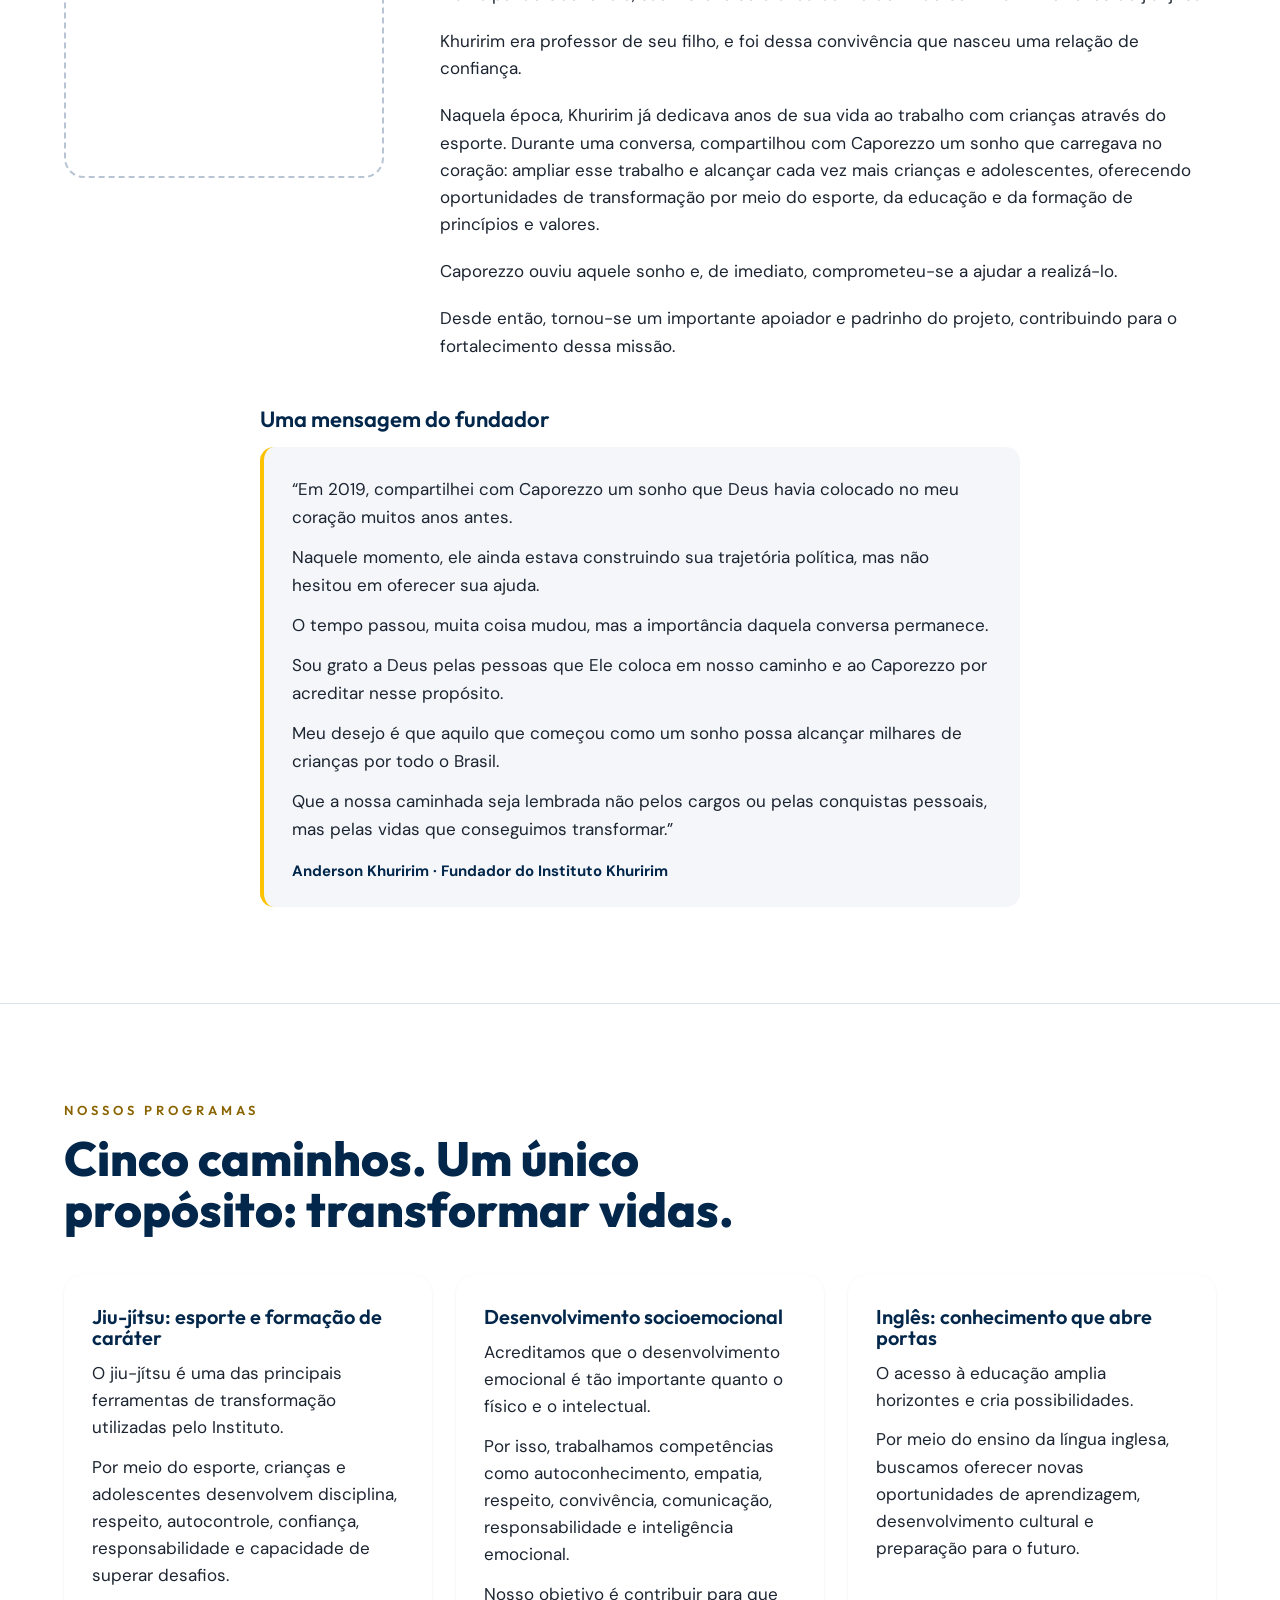
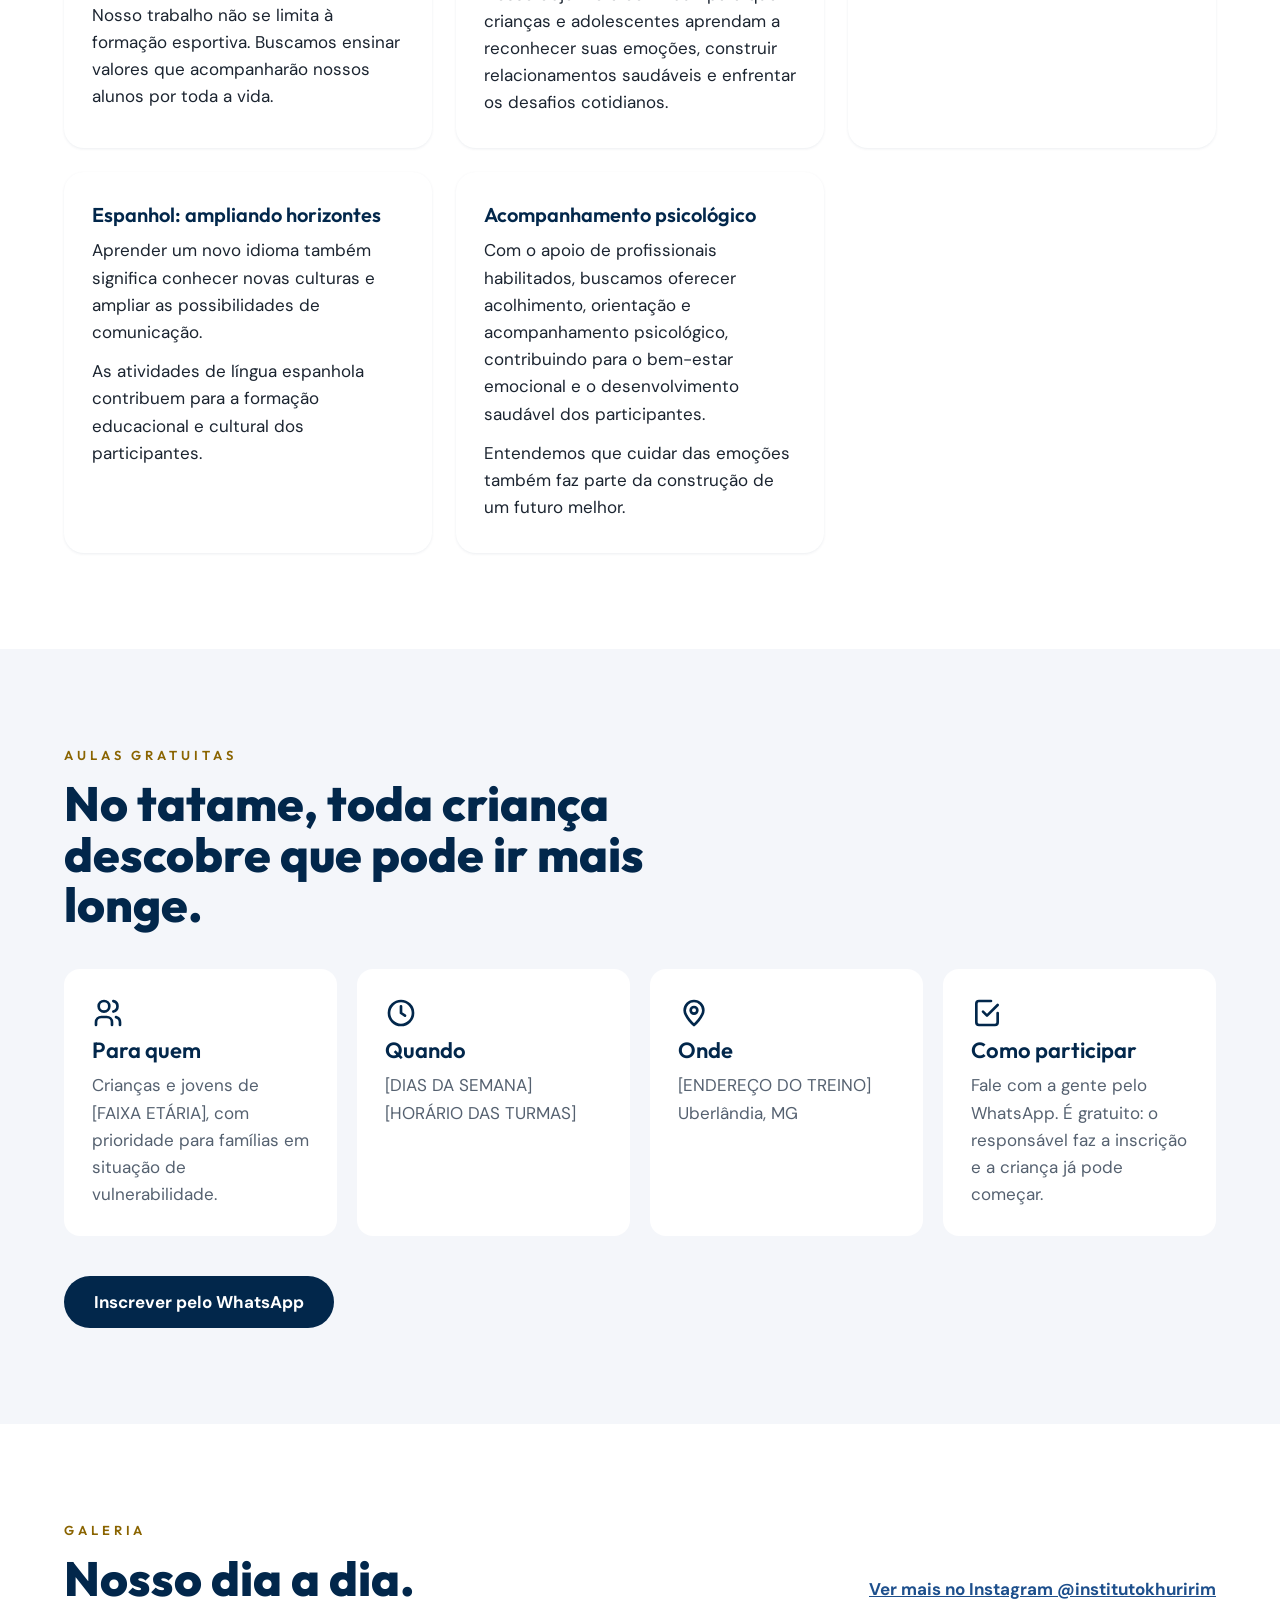
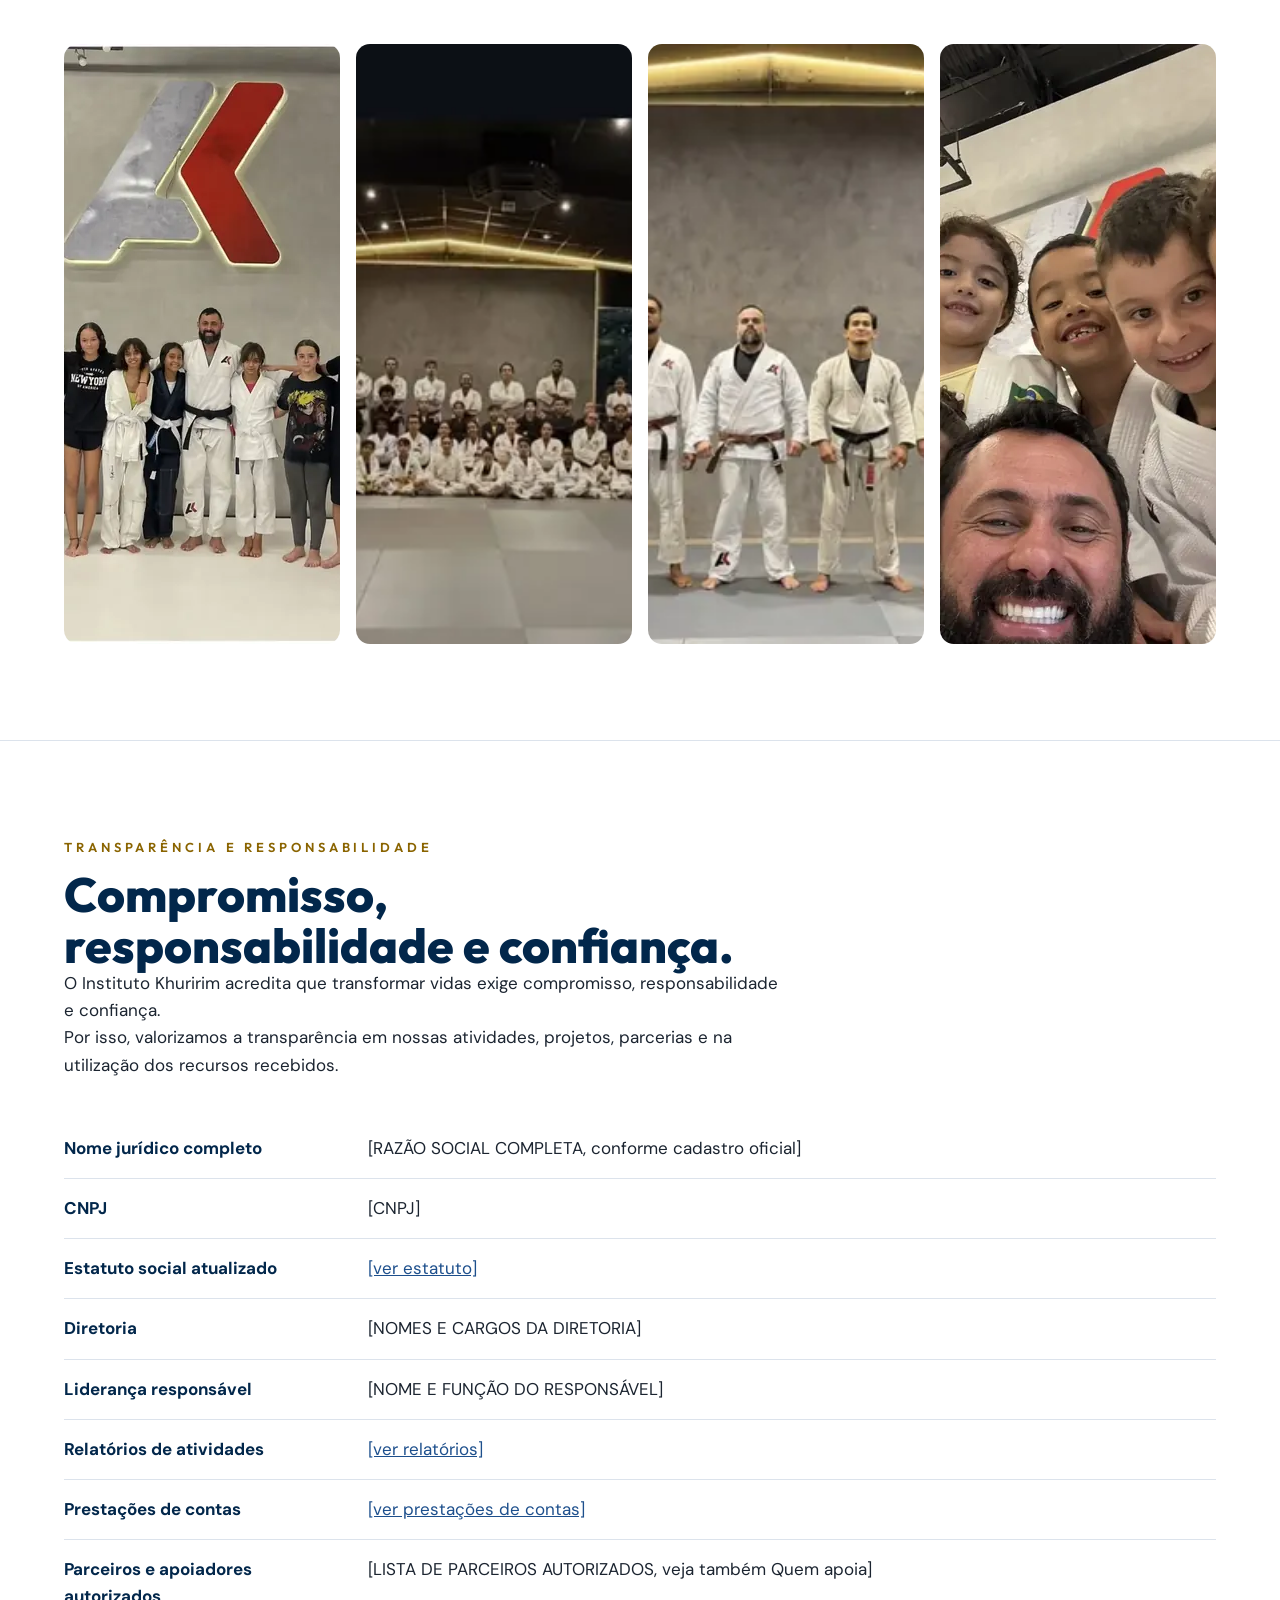
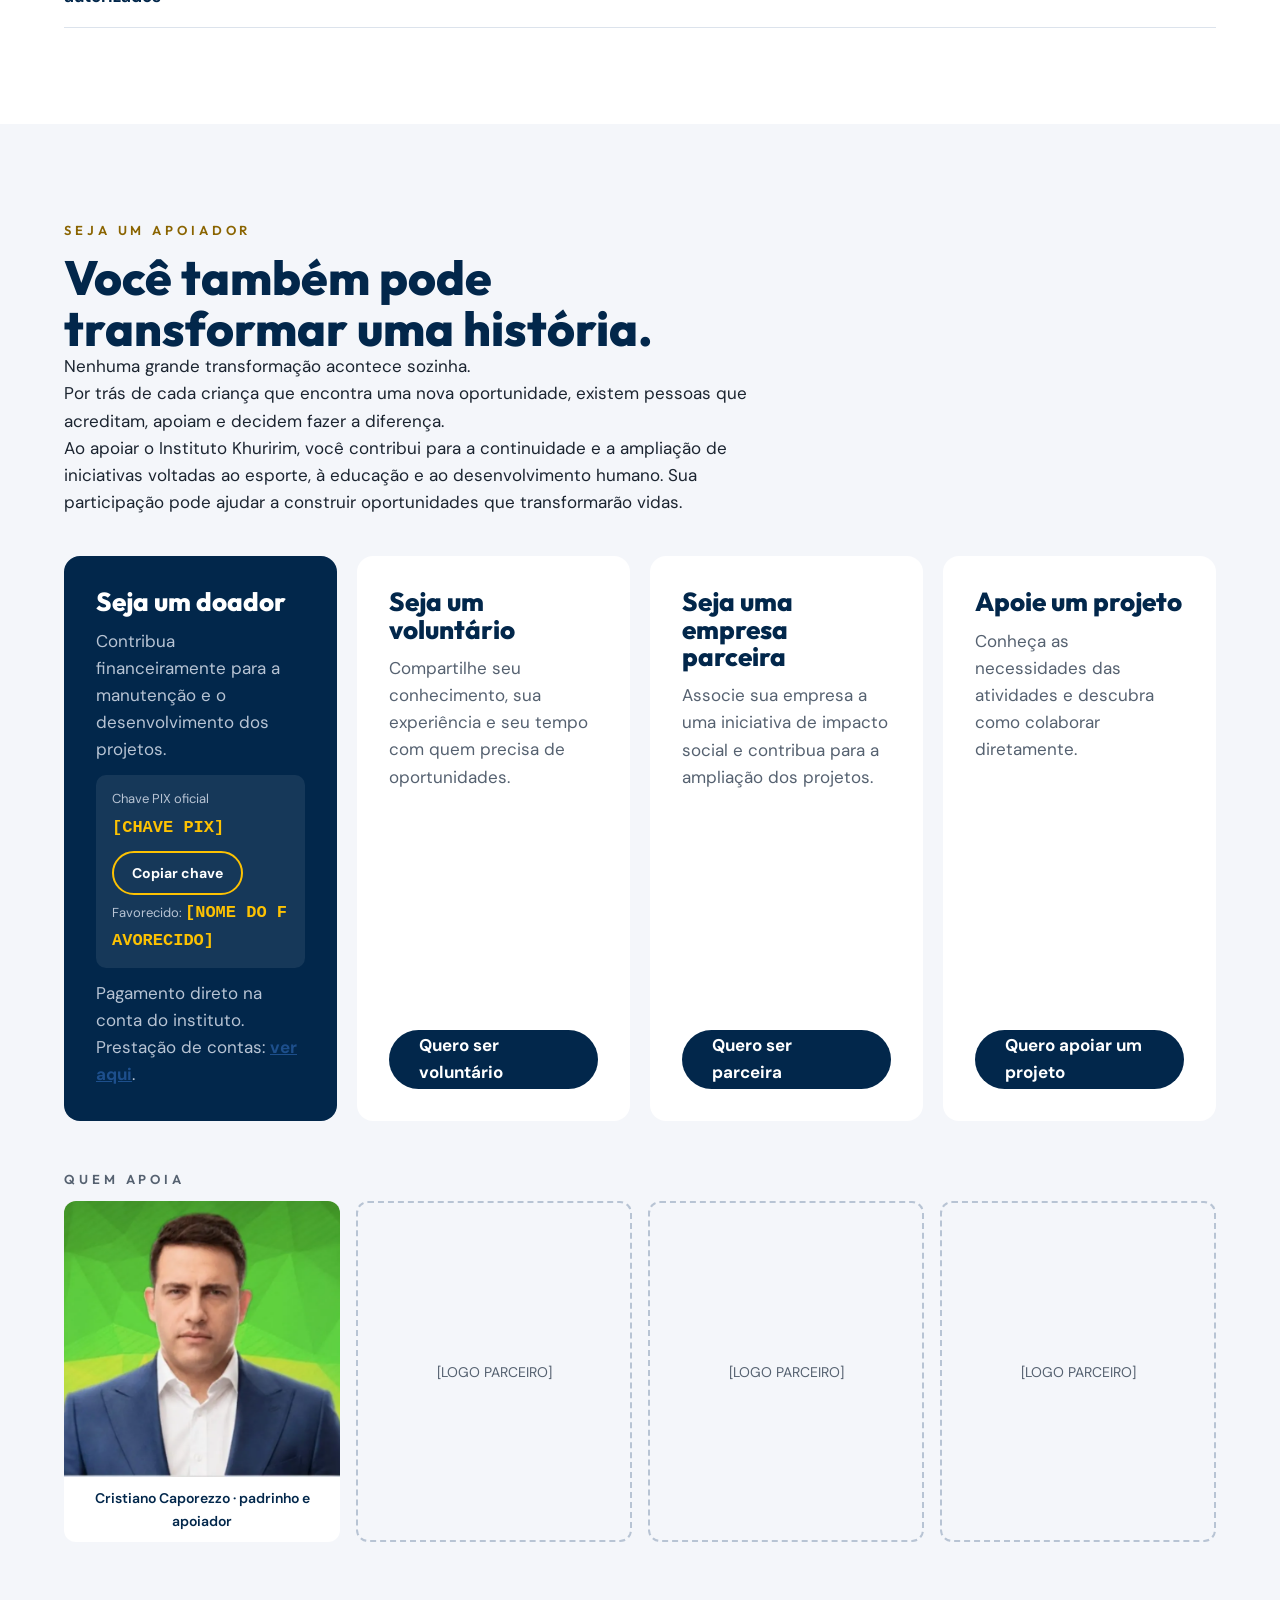
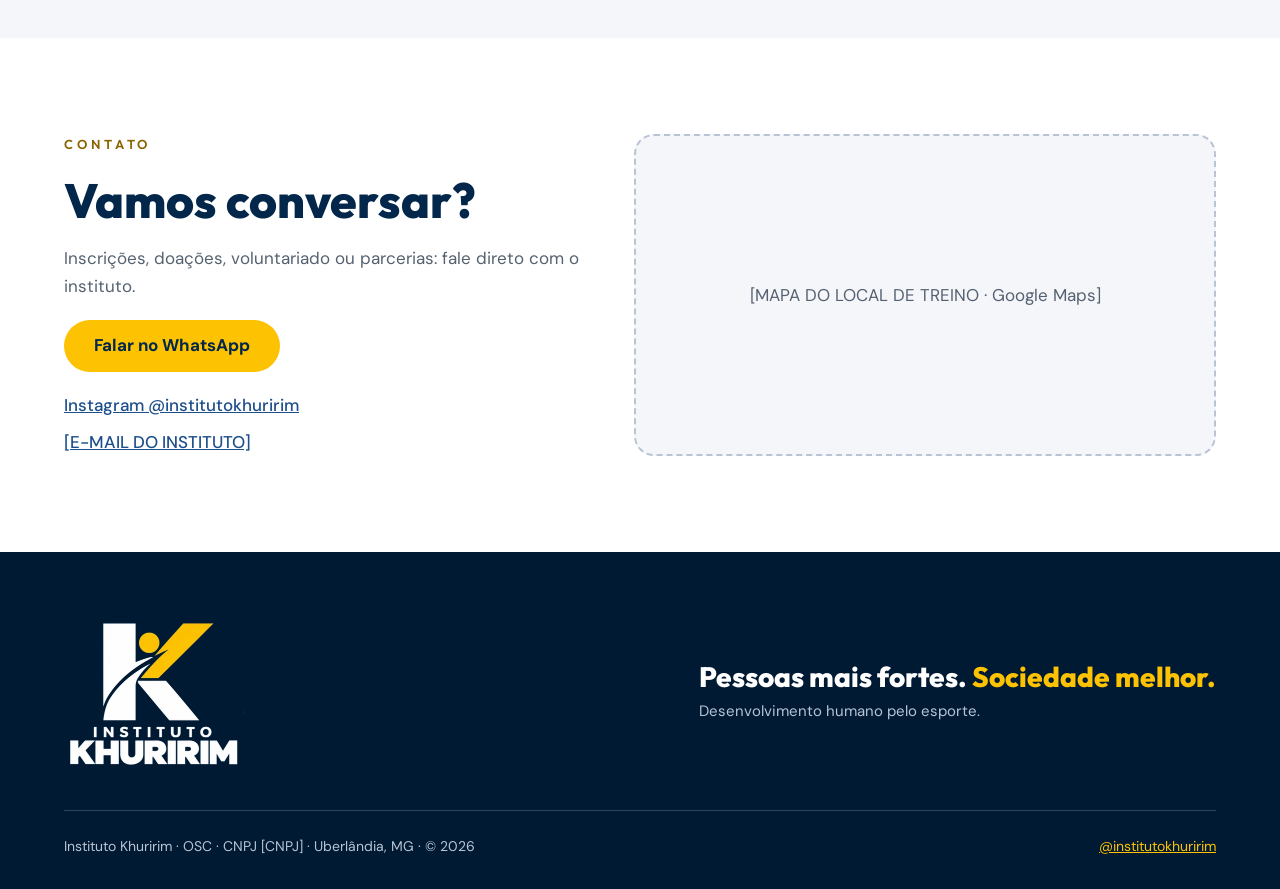
==== commit fdd8200e: "Adiciona homenagem ao padrinho Cristiano Caporezzo Seção Quando alguém acredita em um sonho entre Fu" ====
--- a/instituto-khuririm-site/index.html
+++ b/instituto-khuririm-site/index.html
@@ -177,6 +177,40 @@
       </div>
     </section>
 
+    <section id="padrinho" class="section">
+      <div class="container split">
+        <div class="split-media">
+          <div class="founder-ph">[FOTO DE ANDERSON KHURIRIM E CRISTIANO CAPOREZZO]</div>
+        </div>
+        <div class="split-text">
+          <p class="kicker">HOMENAGEM</p>
+          <h2>Quando alguém acredita em um sonho.</h2>
+          <p class="subtitle">Uma amizade que nasceu no tatame. Uma parceria construída sobre um propósito.</p>
+          <p><strong>Cristiano Caporezzo</strong><br>Padrinho e apoiador do Instituto Khuririm</p>
+          <p>Algumas parcerias não começam com grandes projetos, mas com encontros que Deus prepara ao longo da nossa caminhada.</p>
+          <p>Em 2019, quando Cristiano Caporezzo ainda se preparava para disputar uma vaga na Câmara Municipal de Uberlândia, sua história se cruzou com a de Anderson Khuririm através do jiu-jítsu.</p>
+          <p>Khuririm era professor de seu filho, e foi dessa convivência que nasceu uma relação de confiança.</p>
+          <p>Naquela época, Khuririm já dedicava anos de sua vida ao trabalho com crianças através do esporte. Durante uma conversa, compartilhou com Caporezzo um sonho que carregava no coração: ampliar esse trabalho e alcançar cada vez mais crianças e adolescentes, oferecendo oportunidades de transformação por meio do esporte, da educação e da formação de princípios e valores.</p>
+          <p>Caporezzo ouviu aquele sonho e, de imediato, comprometeu-se a ajudar a realizá-lo.</p>
+          <p>Desde então, tornou-se um importante apoiador e padrinho do projeto, contribuindo para o fortalecimento dessa missão.</p>
+        </div>
+      </div>
+      <div class="container">
+        <div class="founder-message">
+          <h3>Uma mensagem do fundador</h3>
+          <blockquote class="quote quote-long">
+            <p>“Em 2019, compartilhei com Caporezzo um sonho que Deus havia colocado no meu coração muitos anos antes.</p>
+            <p>Naquele momento, ele ainda estava construindo sua trajetória política, mas não hesitou em oferecer sua ajuda.</p>
+            <p>O tempo passou, muita coisa mudou, mas a importância daquela conversa permanece.</p>
+            <p>Sou grato a Deus pelas pessoas que Ele coloca em nosso caminho e ao Caporezzo por acreditar nesse propósito.</p>
+            <p>Meu desejo é que aquilo que começou como um sonho possa alcançar milhares de crianças por todo o Brasil.</p>
+            <p>Que a nossa caminhada seja lembrada não pelos cargos ou pelas conquistas pessoais, mas pelas vidas que conseguimos transformar.”</p>
+            <cite>Anderson Khuririm · Fundador do Instituto Khuririm</cite>
+          </blockquote>
+        </div>
+      </div>
+    </section>
+
     <section id="programas" class="section">
       <div class="container">
         <header class="section-head">
@@ -324,7 +358,7 @@
         <div class="sponsors">
           <p class="kicker kicker-muted">QUEM APOIA</p>
           <div class="sponsors-grid">
-            <figure class="sponsor-card"><img src="assets/img/apoiador-1.webp" alt="Caporezzo, deputado federal" width="350" height="350" loading="lazy"><figcaption>Apoiador · Caporezzo, deputado federal</figcaption></figure>
+            <figure class="sponsor-card"><img src="assets/img/apoiador-1.webp" alt="Cristiano Caporezzo" width="350" height="350" loading="lazy"><figcaption>Cristiano Caporezzo · padrinho e apoiador</figcaption></figure>
             <div class="sponsor-ph">[LOGO PARCEIRO]</div>
             <div class="sponsor-ph">[LOGO PARCEIRO]</div>
             <div class="sponsor-ph">[LOGO PARCEIRO]</div>
--- a/instituto-khuririm-site/assets/css/style.css
+++ b/instituto-khuririm-site/assets/css/style.css
@@ -156,6 +156,13 @@
 .quote { margin: 8px 0 0; padding: 20px 24px; background: var(--nevoa); border-radius: 14px; }
 .quote p { font-family: var(--f-titulo); font-weight: 600; font-size: 20px; line-height: 1.4; color: var(--azul); }
 .quote cite { display: block; margin-top: 8px; font-style: normal; font-size: 15px; color: var(--ardosia); }
+.subtitle { font-family: var(--f-titulo); font-weight: 600; font-size: 20px; line-height: 1.35; color: var(--azul); }
+.founder-message { max-width: 760px; margin: 48px auto 0; }
+.founder-message h3 { margin-bottom: 16px; }
+.quote-long { padding: 28px 28px 24px; border-left: 4px solid var(--amarelo); }
+.quote-long p { font-family: var(--f-texto); font-weight: 400; font-size: 17px; line-height: 1.65; color: var(--grafite); margin: 0; }
+.quote-long p + p { margin-top: 12px; }
+.quote-long cite { margin-top: 16px; font-weight: 700; color: var(--azul); }
 
 /* Aulas */
 .cards { display: grid; grid-template-columns: repeat(auto-fit, minmax(240px, 1fr)); gap: 20px; margin-bottom: 40px; }
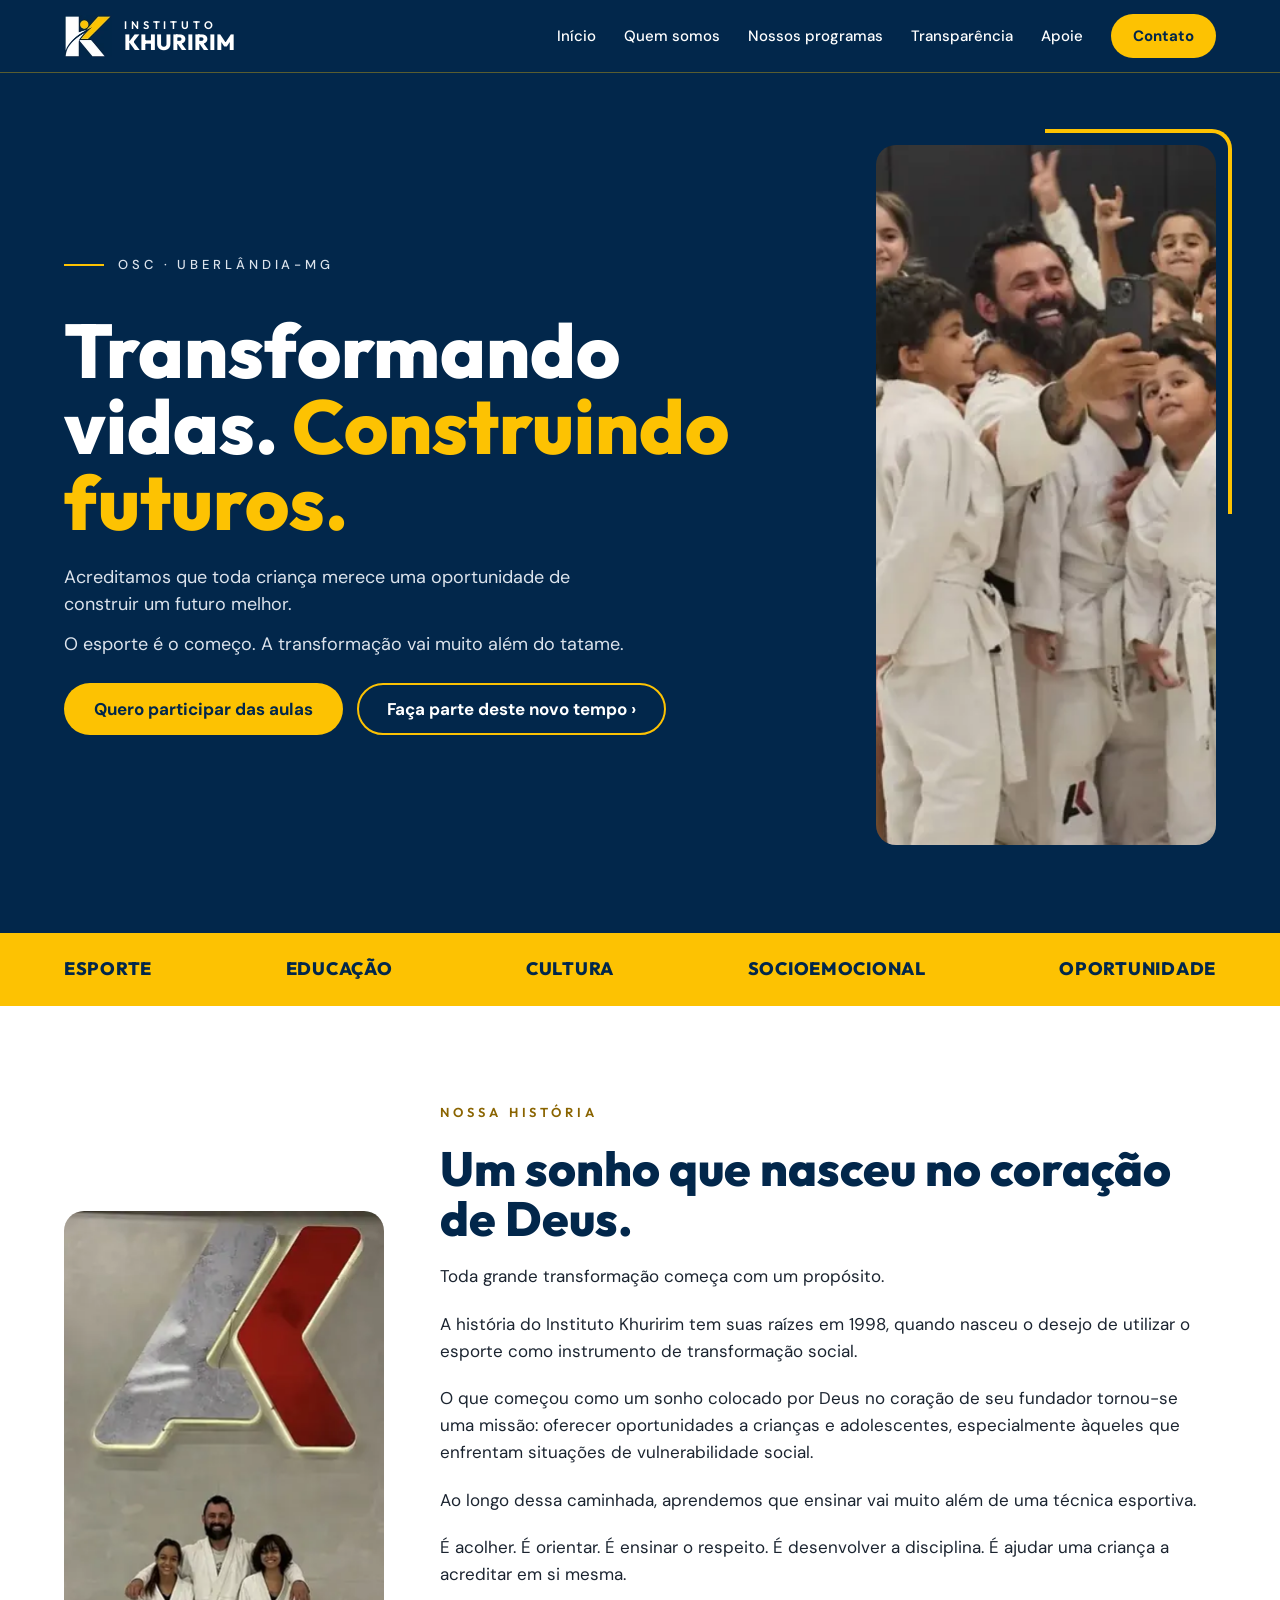
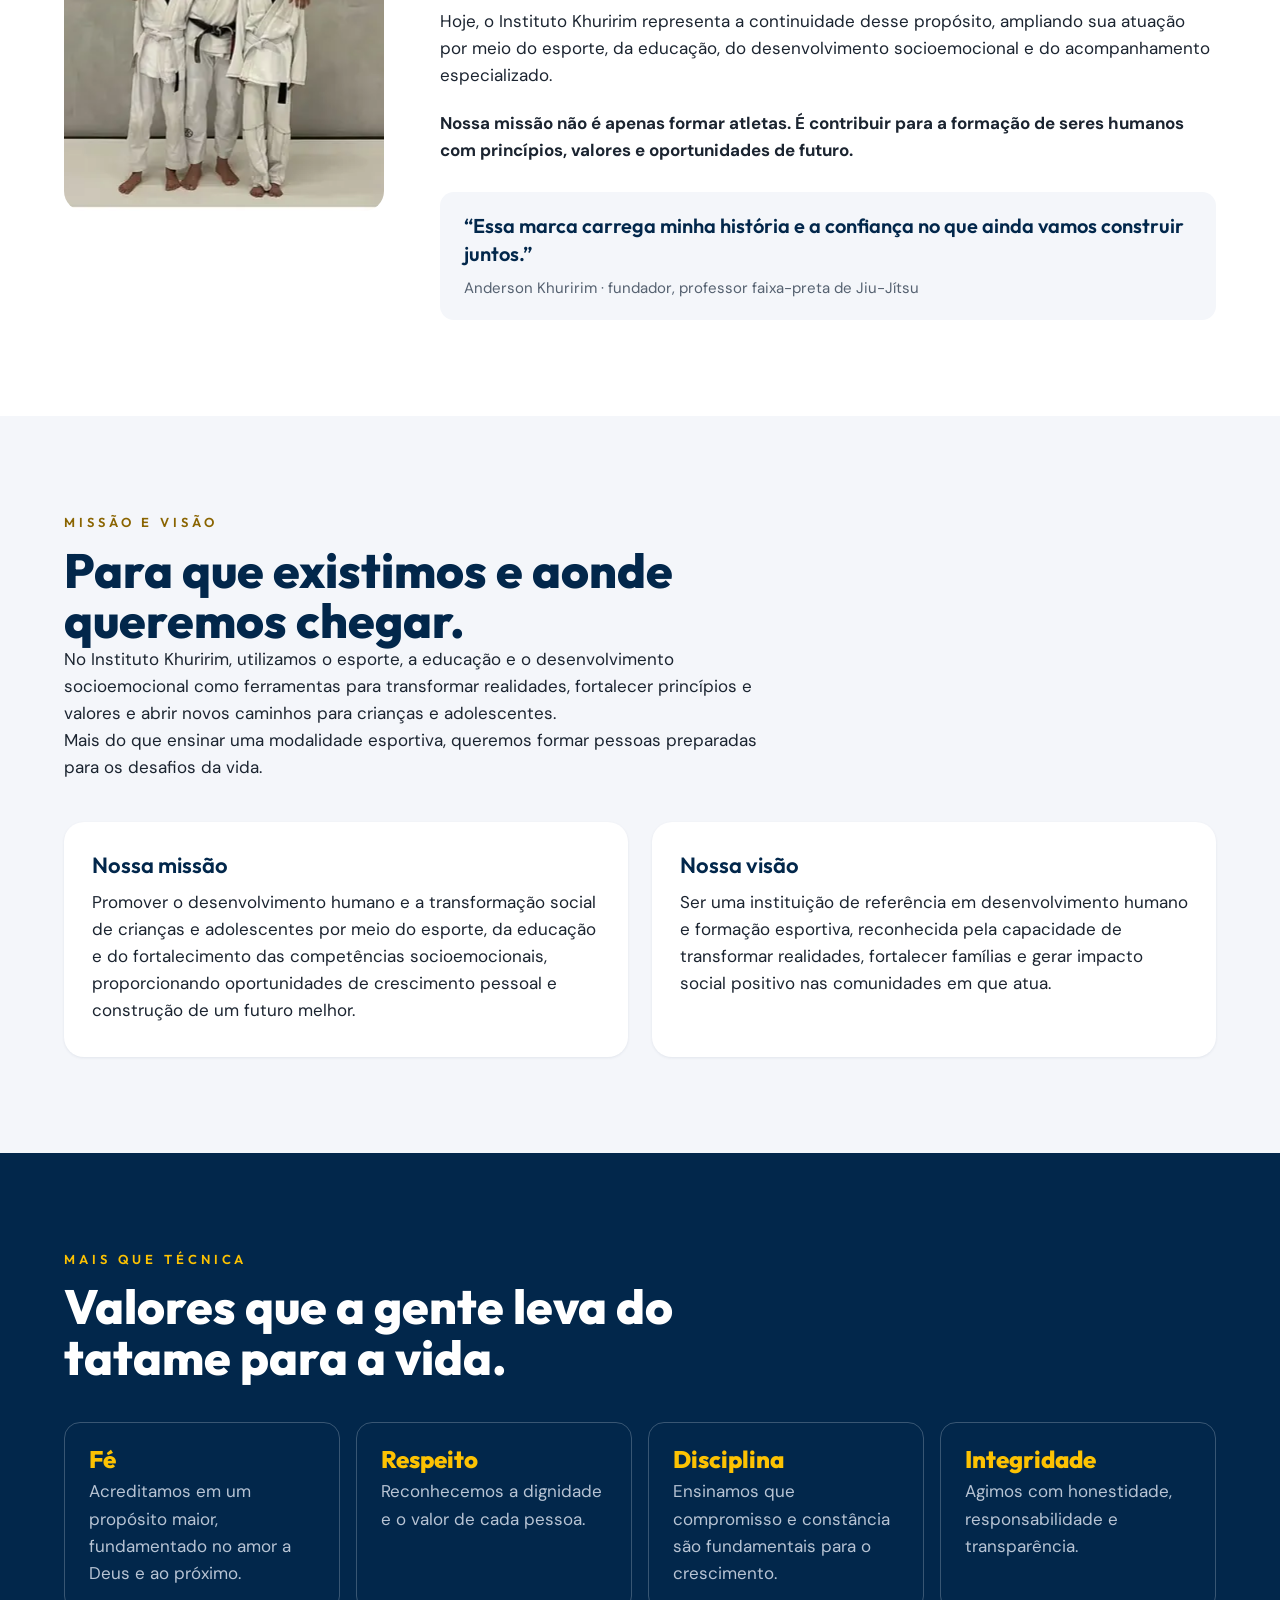
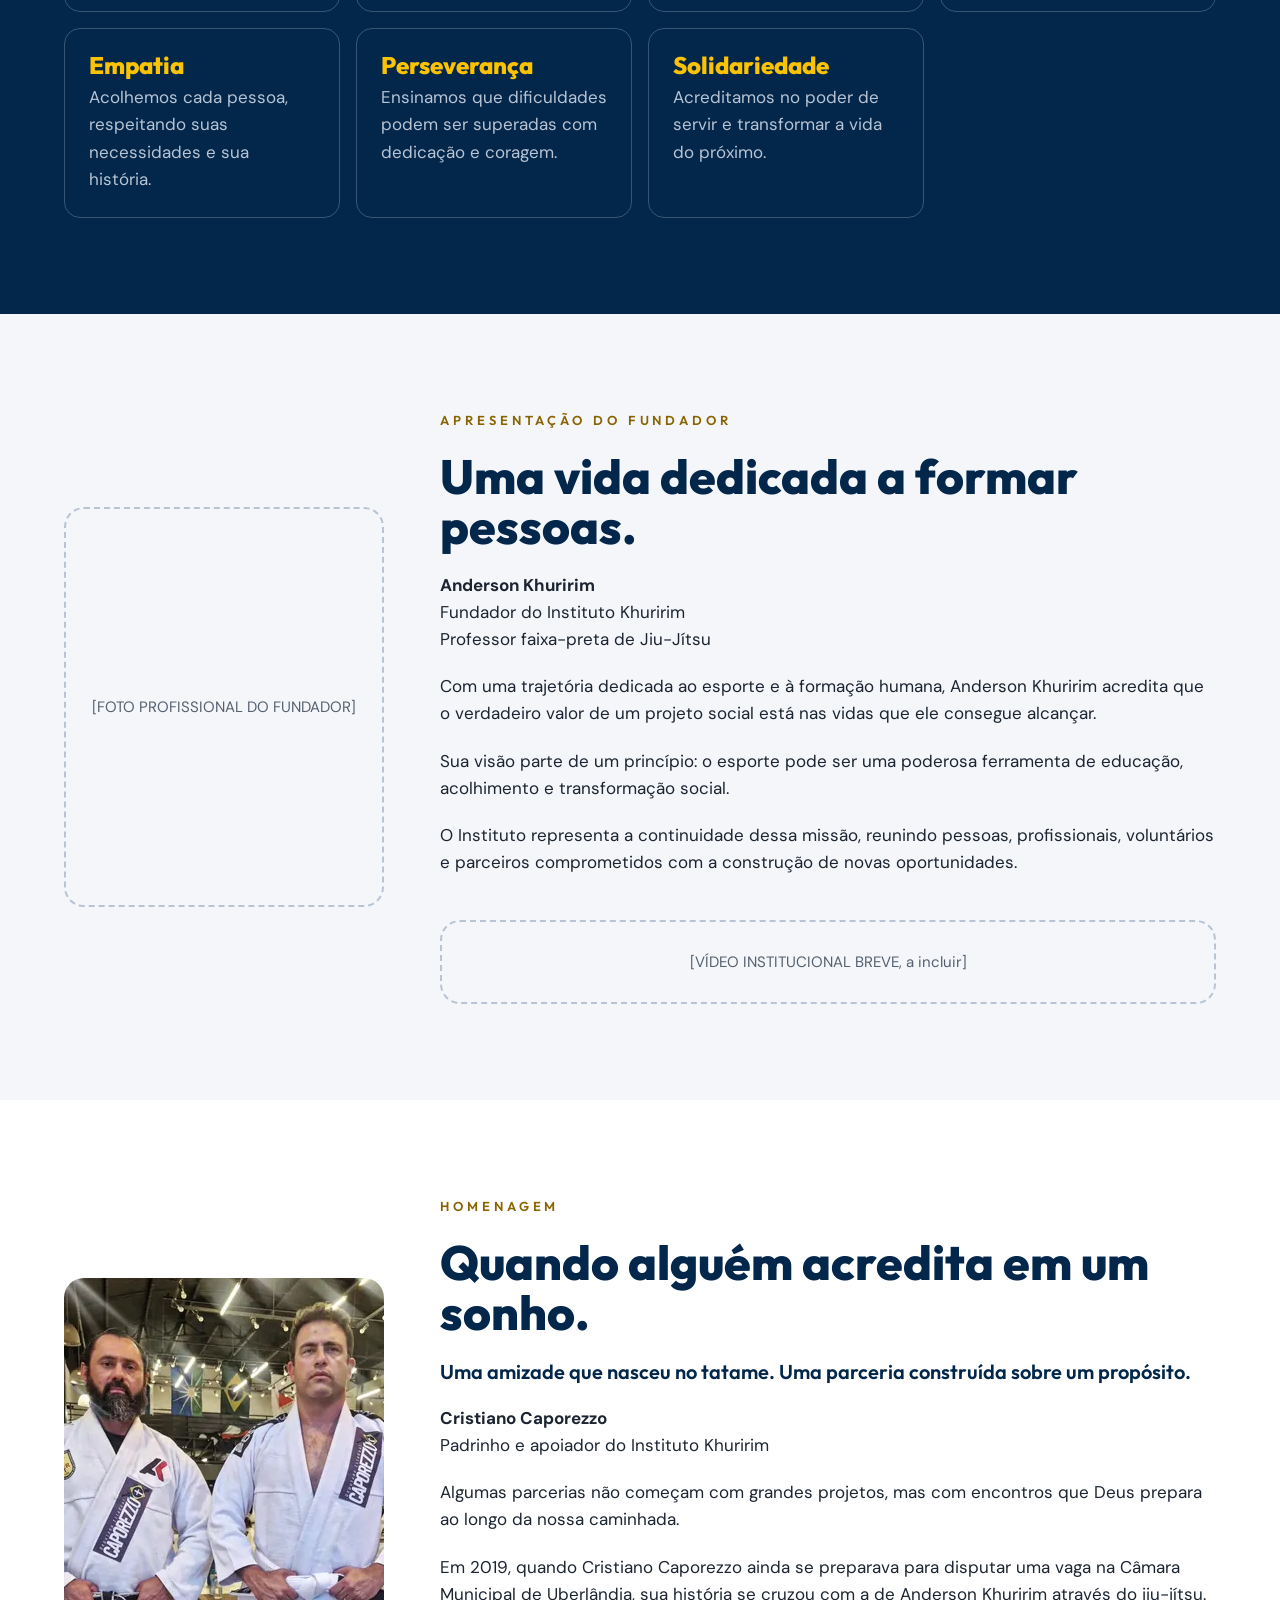
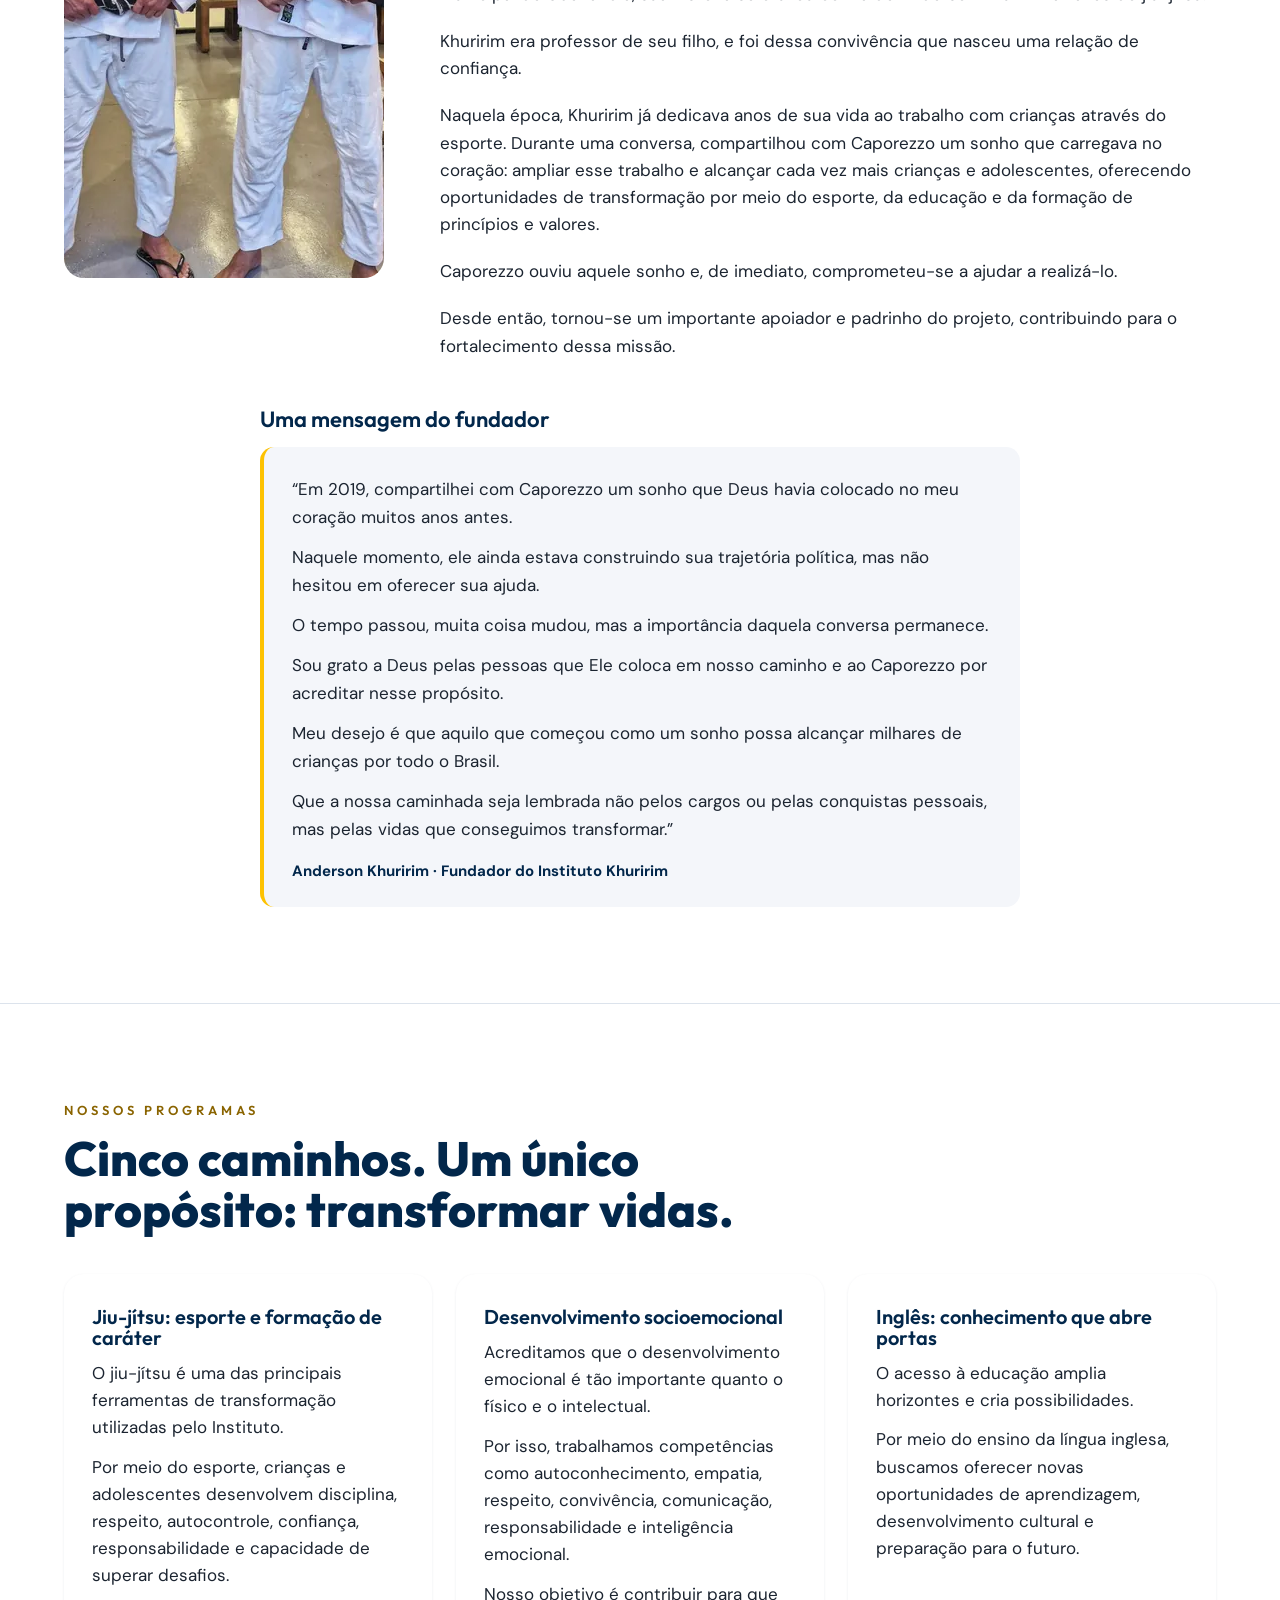
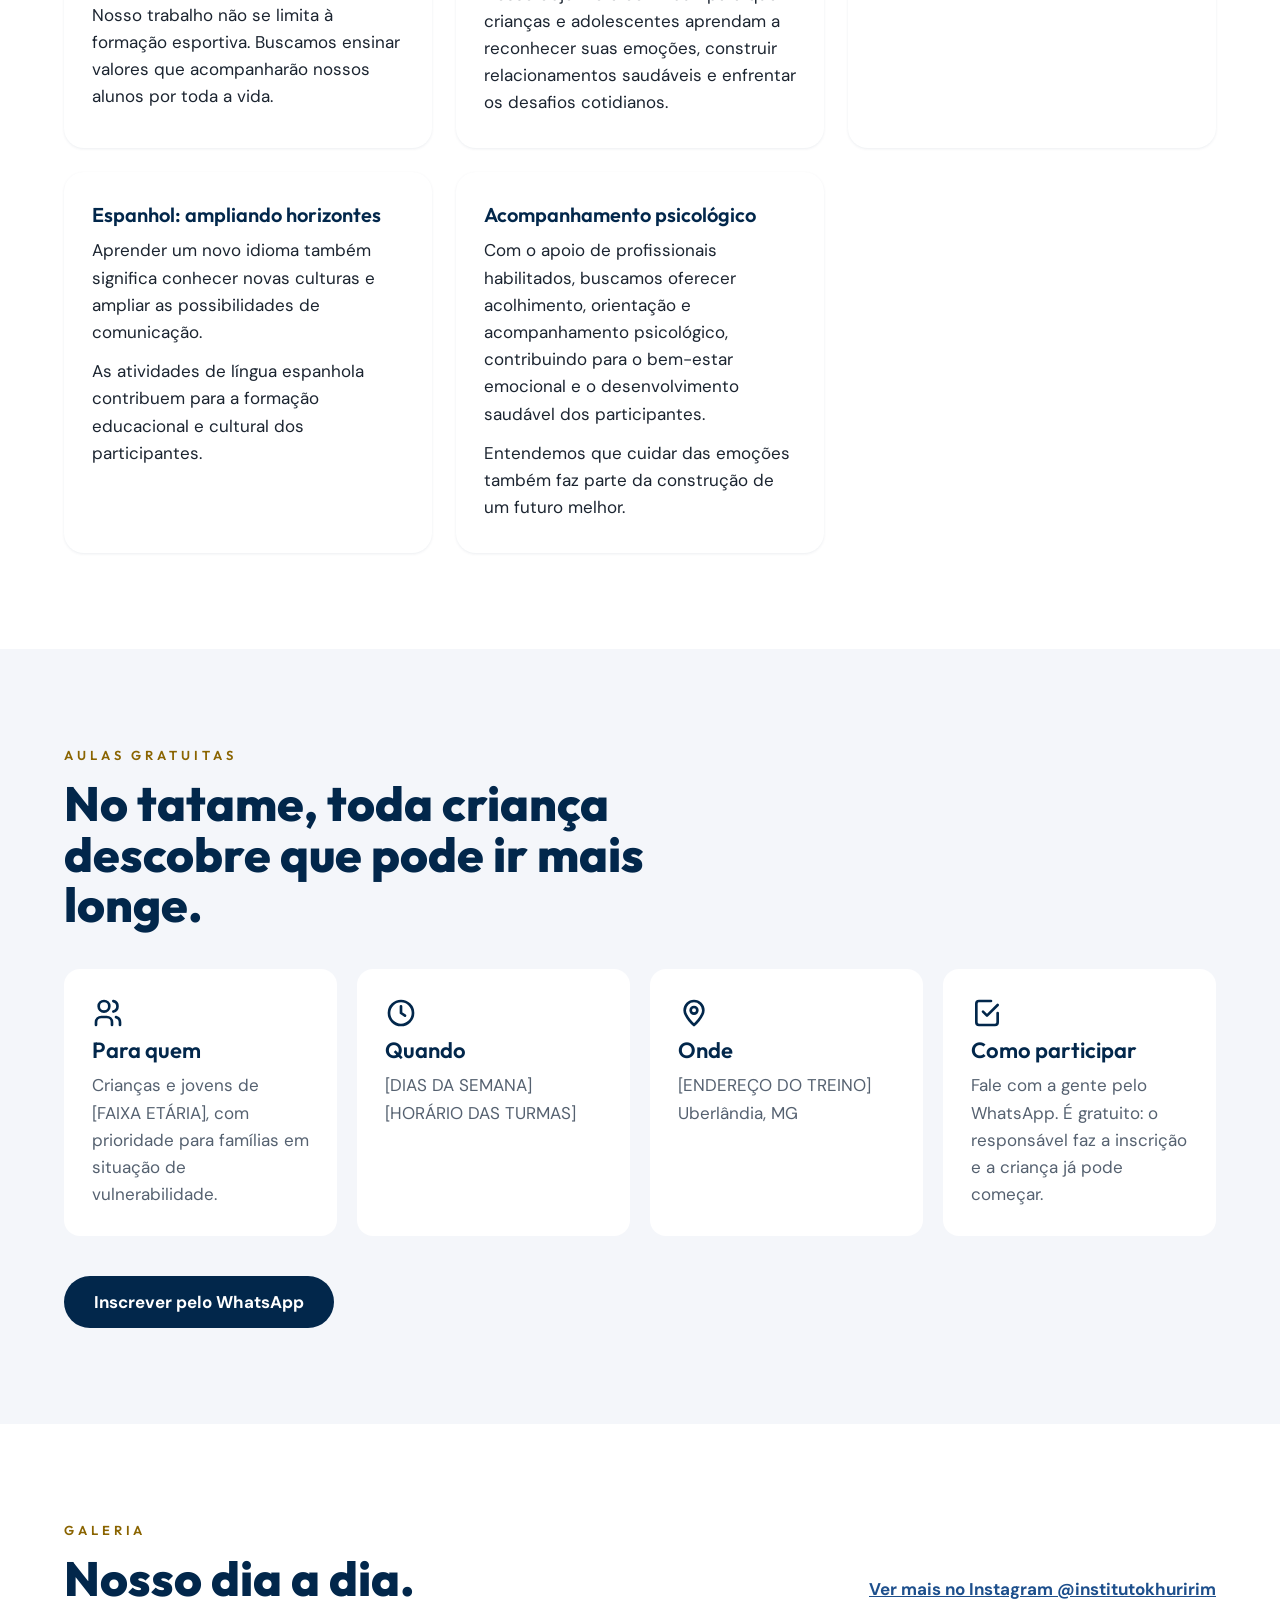
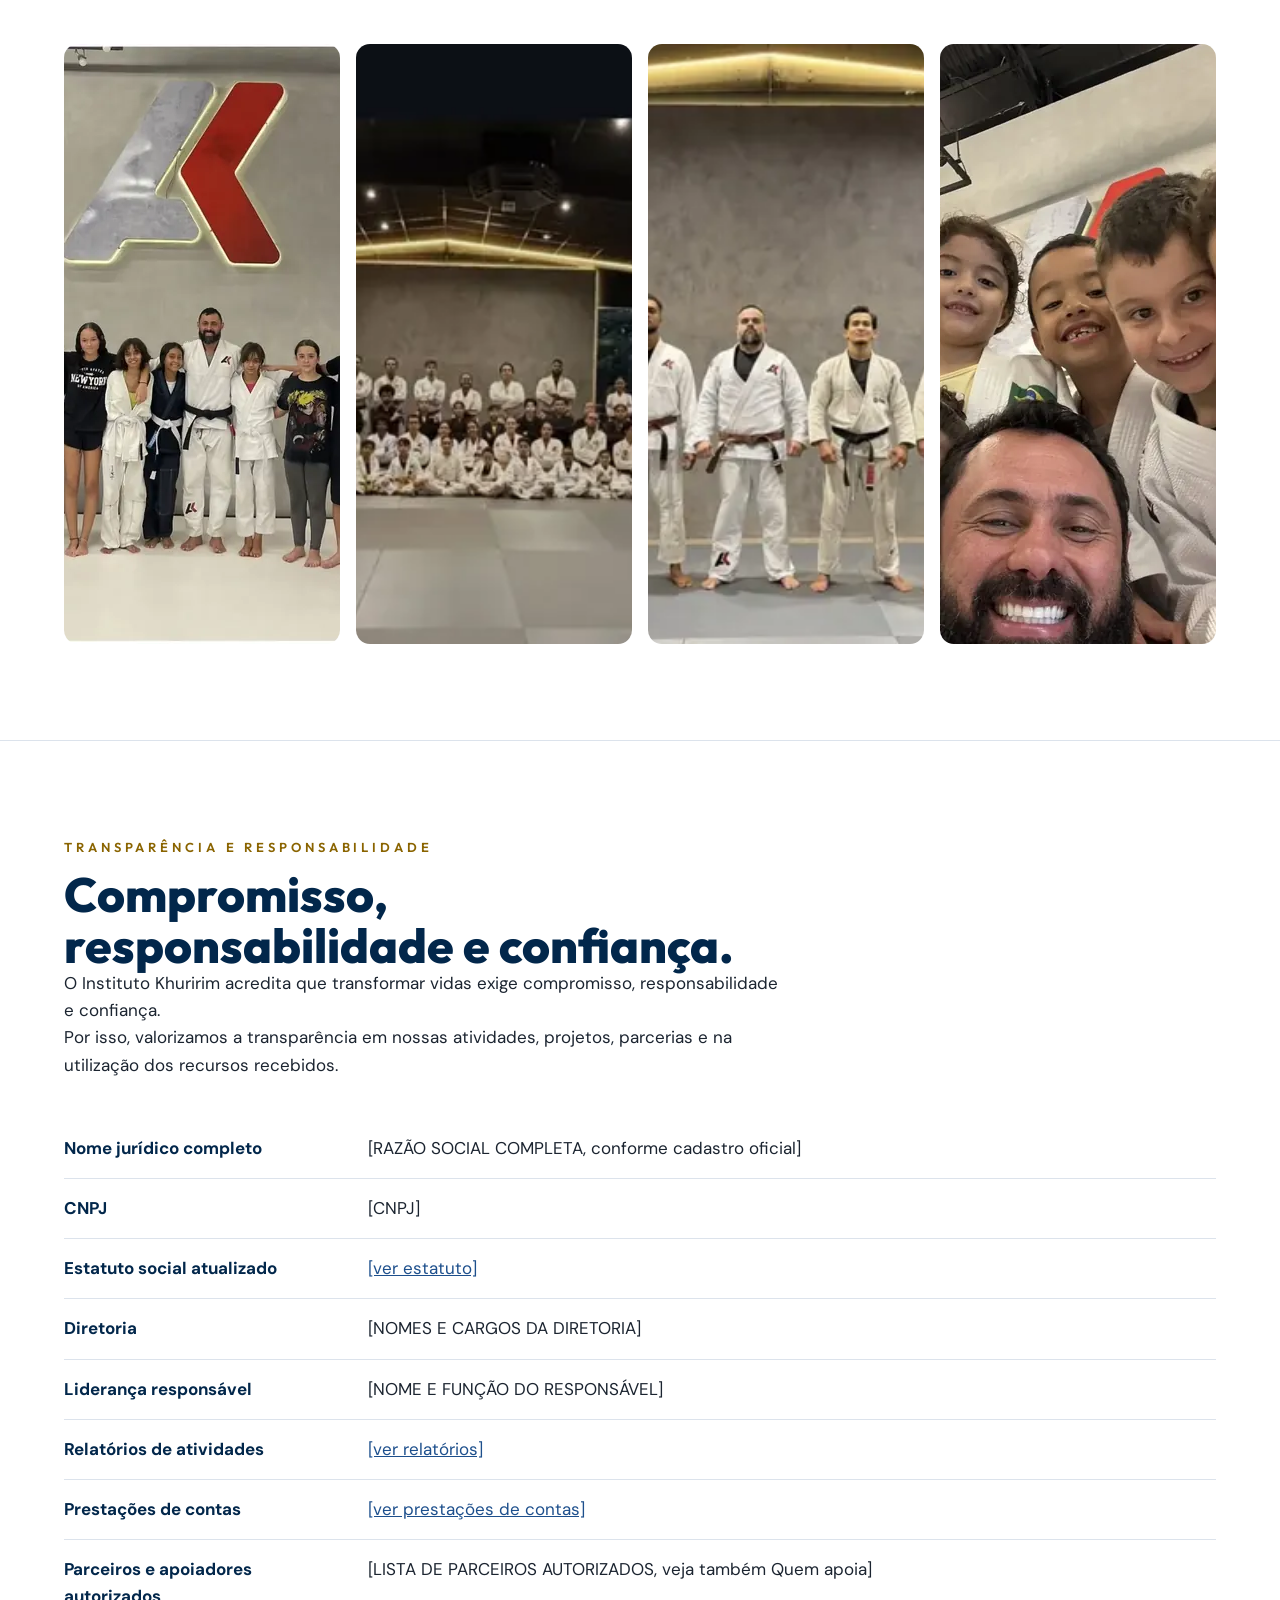
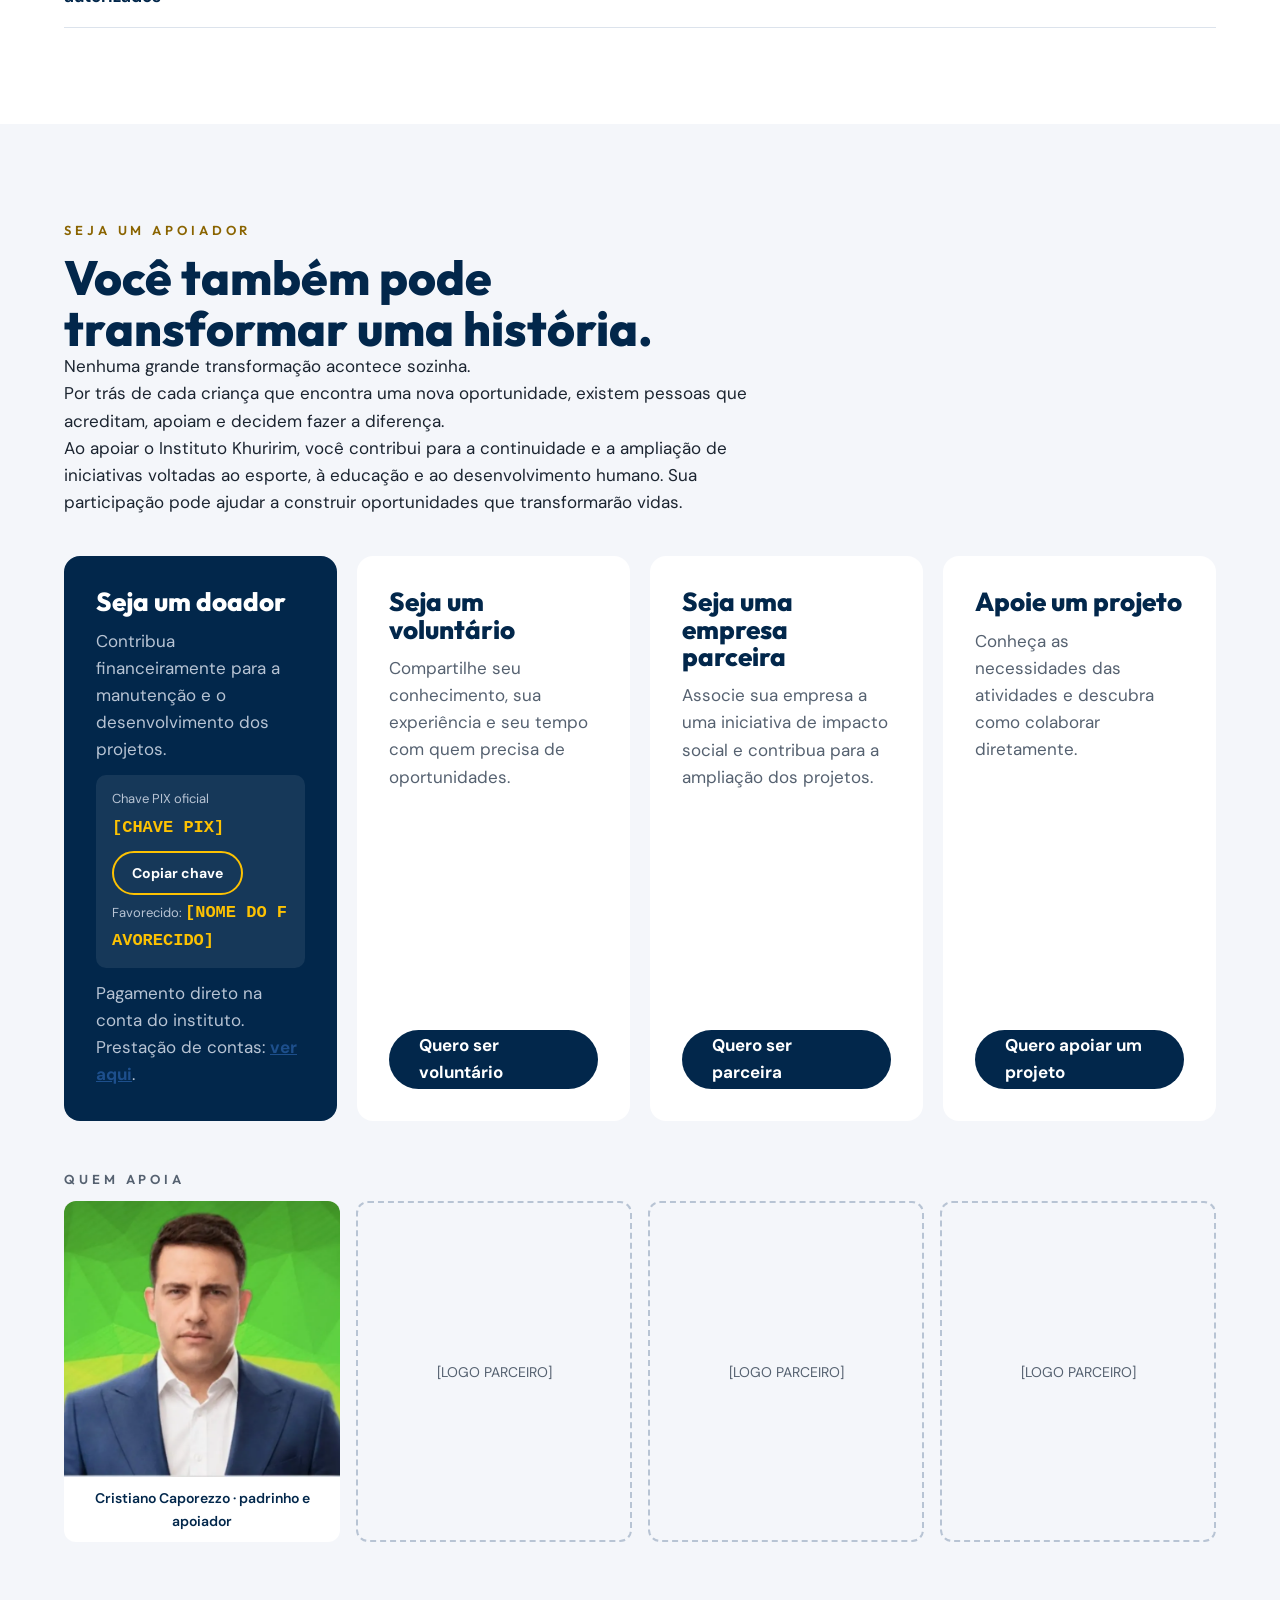
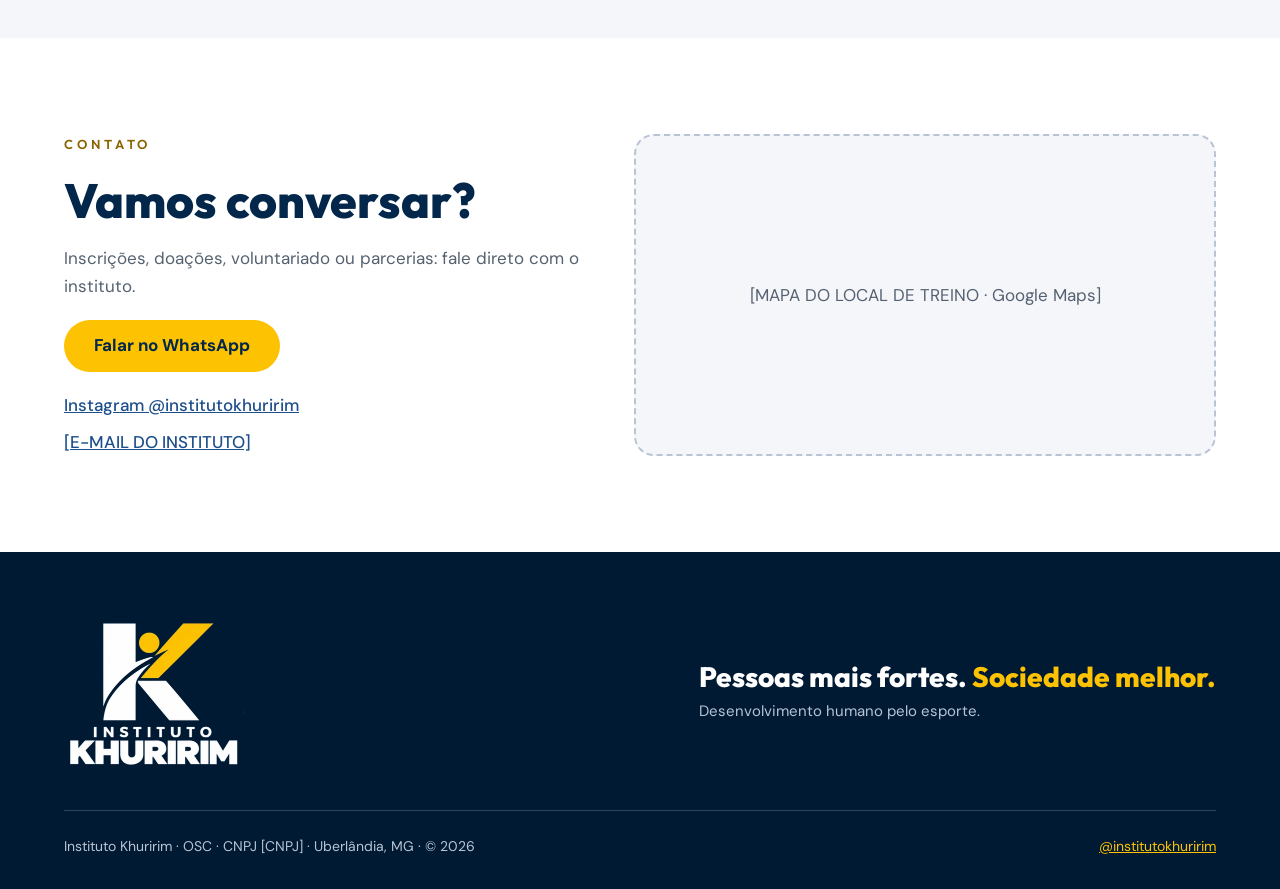
==== commit d12f089b: "Adiciona foto de Khuririm e Caporezzo na homenagem WebP de 1200 e 600 px com srcset. O .assetsignore" ====
--- a/instituto-khuririm-site/index.html
+++ b/instituto-khuririm-site/index.html
@@ -180,7 +180,7 @@
     <section id="padrinho" class="section">
       <div class="container split">
         <div class="split-media">
-          <div class="founder-ph">[FOTO DE ANDERSON KHURIRIM E CRISTIANO CAPOREZZO]</div>
+          <img src="assets/img/padrinho.webp" srcset="assets/img/padrinho-600.webp 600w, assets/img/padrinho.webp 1200w" sizes="(max-width: 860px) 100vw, 480px" alt="Anderson Khuririm e Cristiano Caporezzo, de kimono, lado a lado na academia" width="480" height="600" loading="lazy">
         </div>
         <div class="split-text">
           <p class="kicker">HOMENAGEM</p>
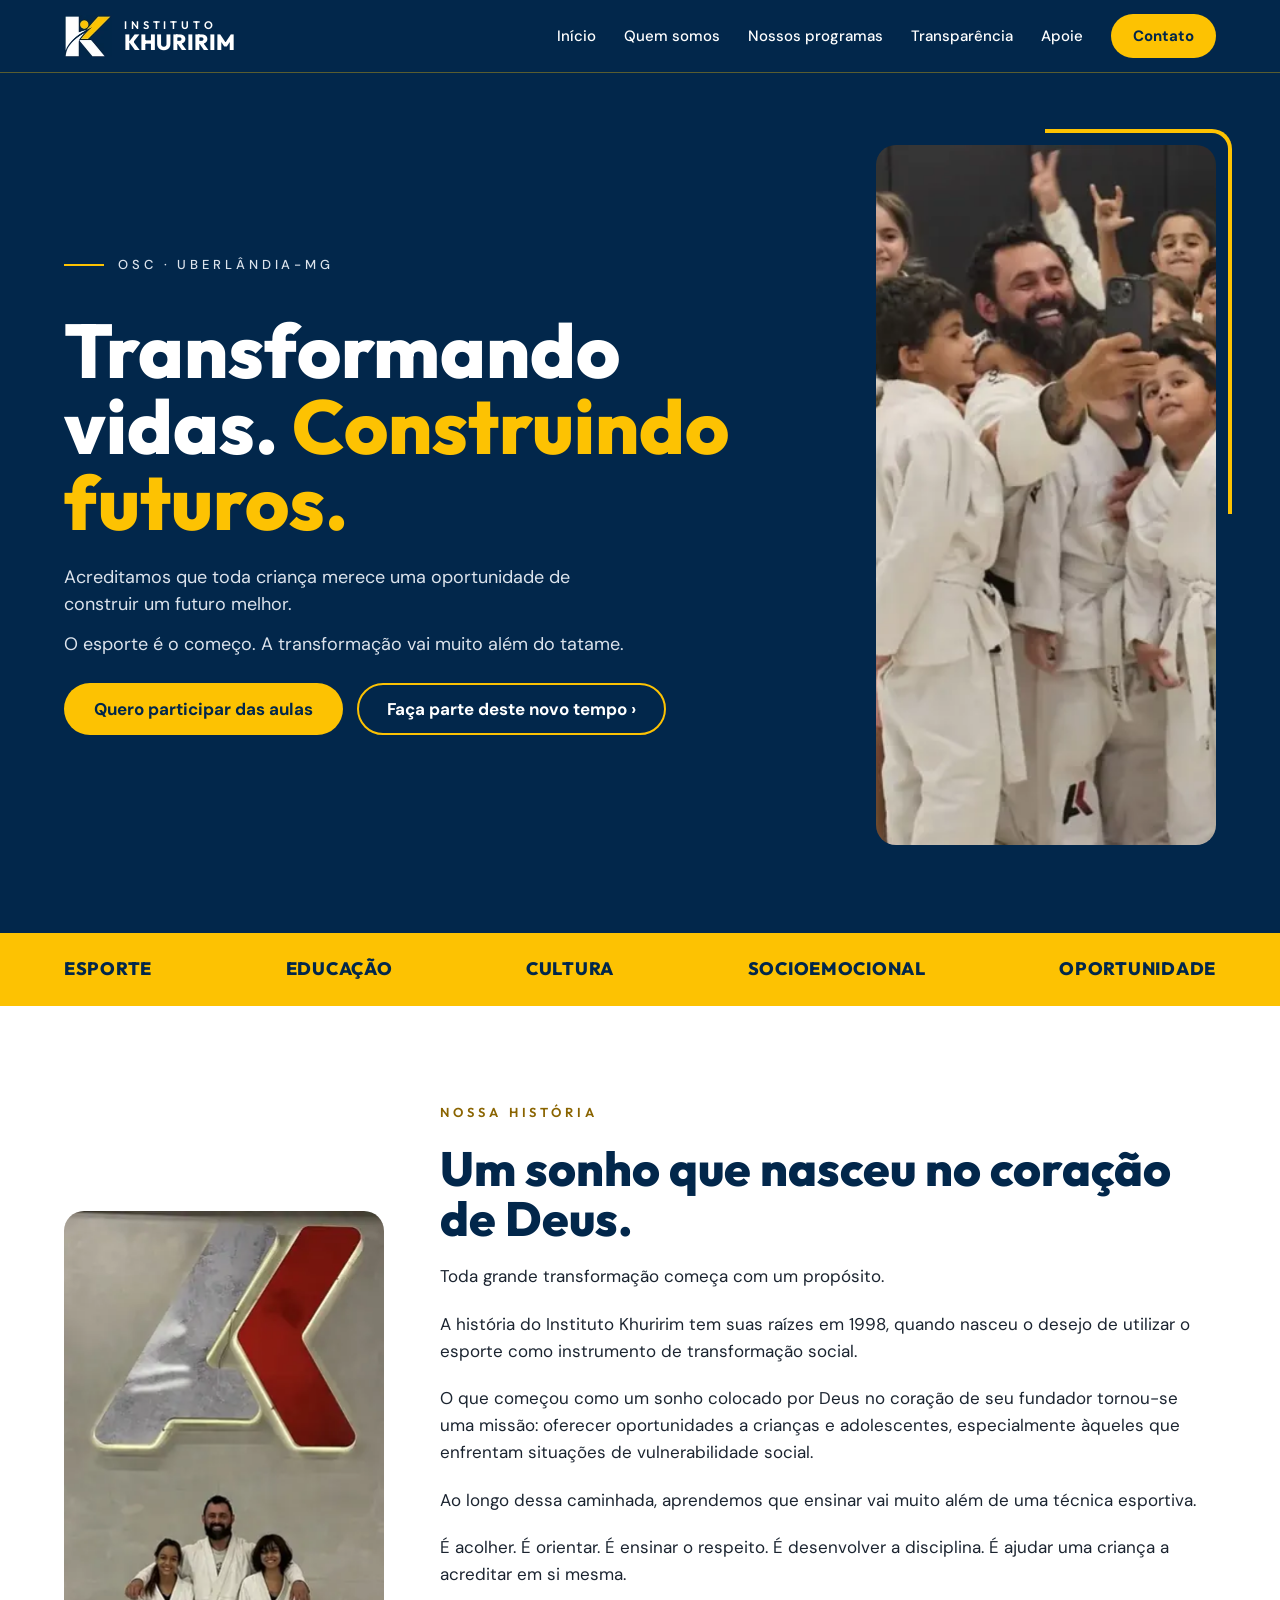
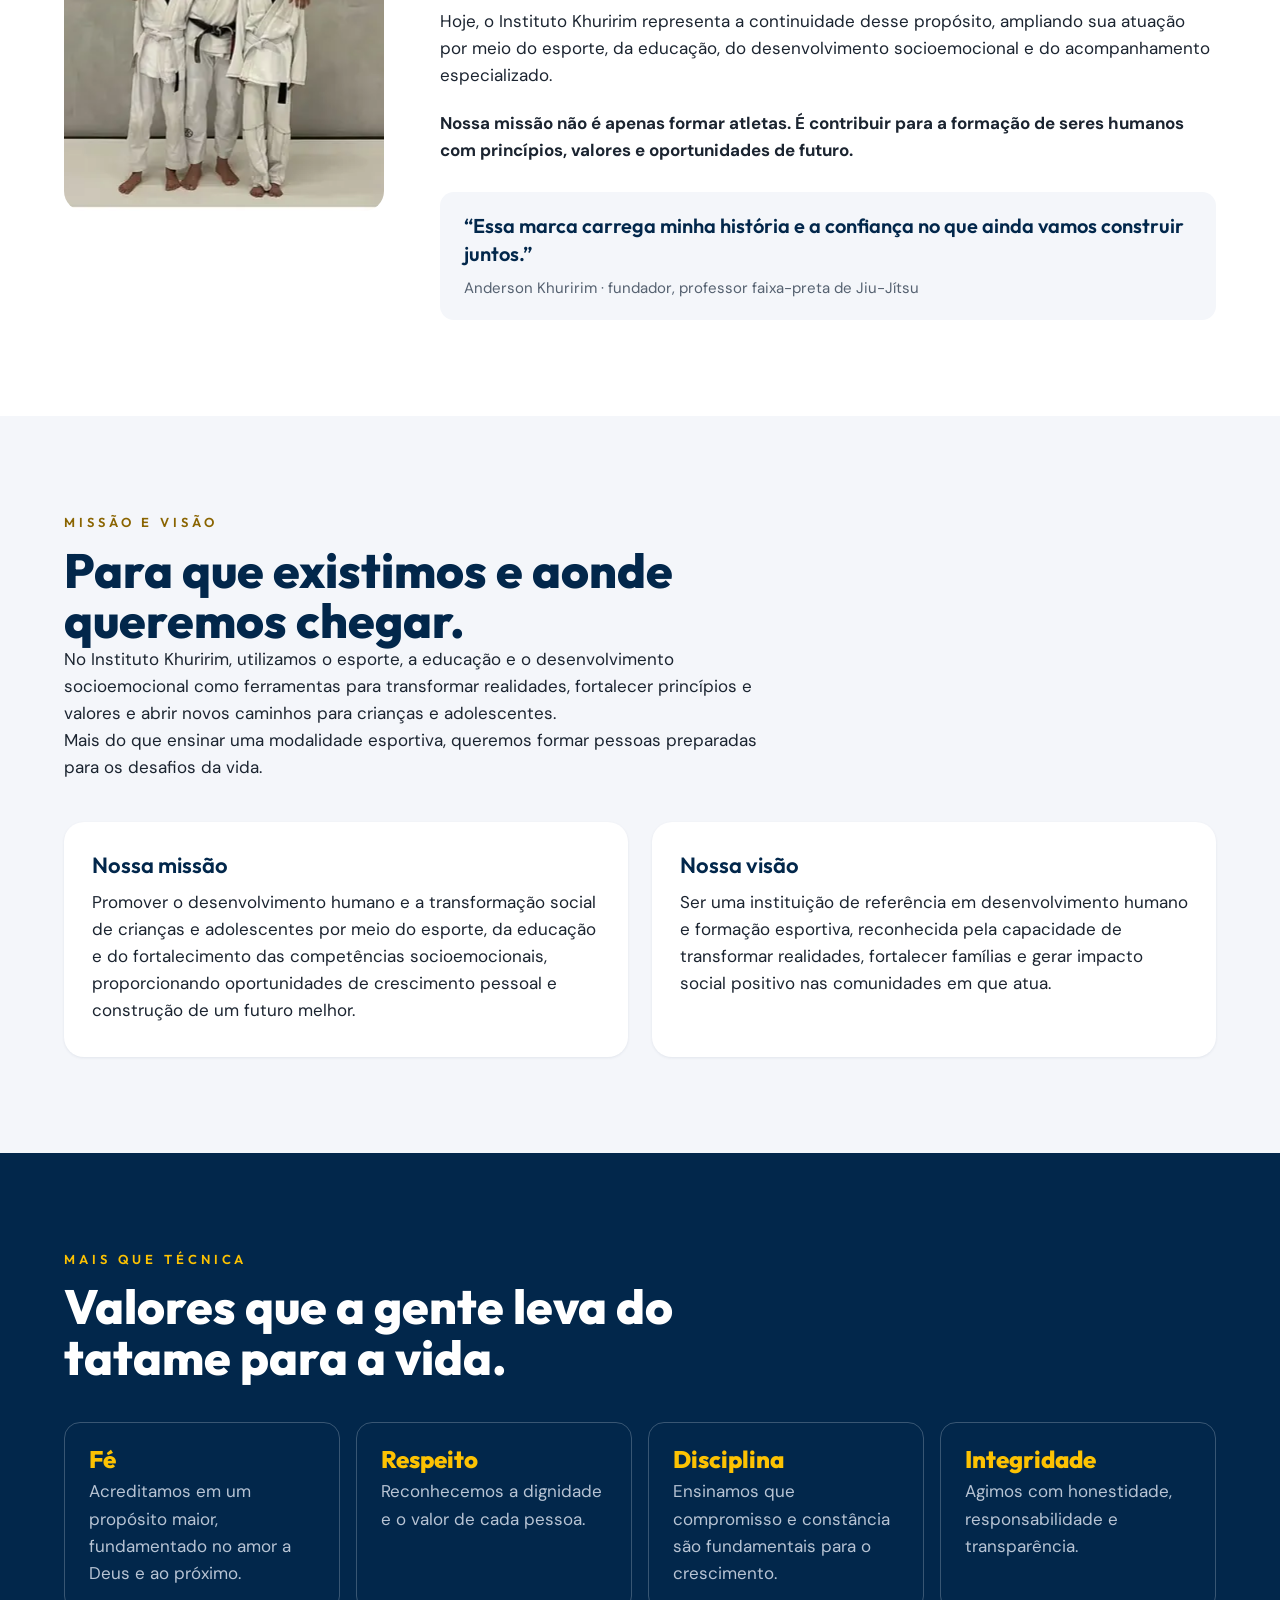
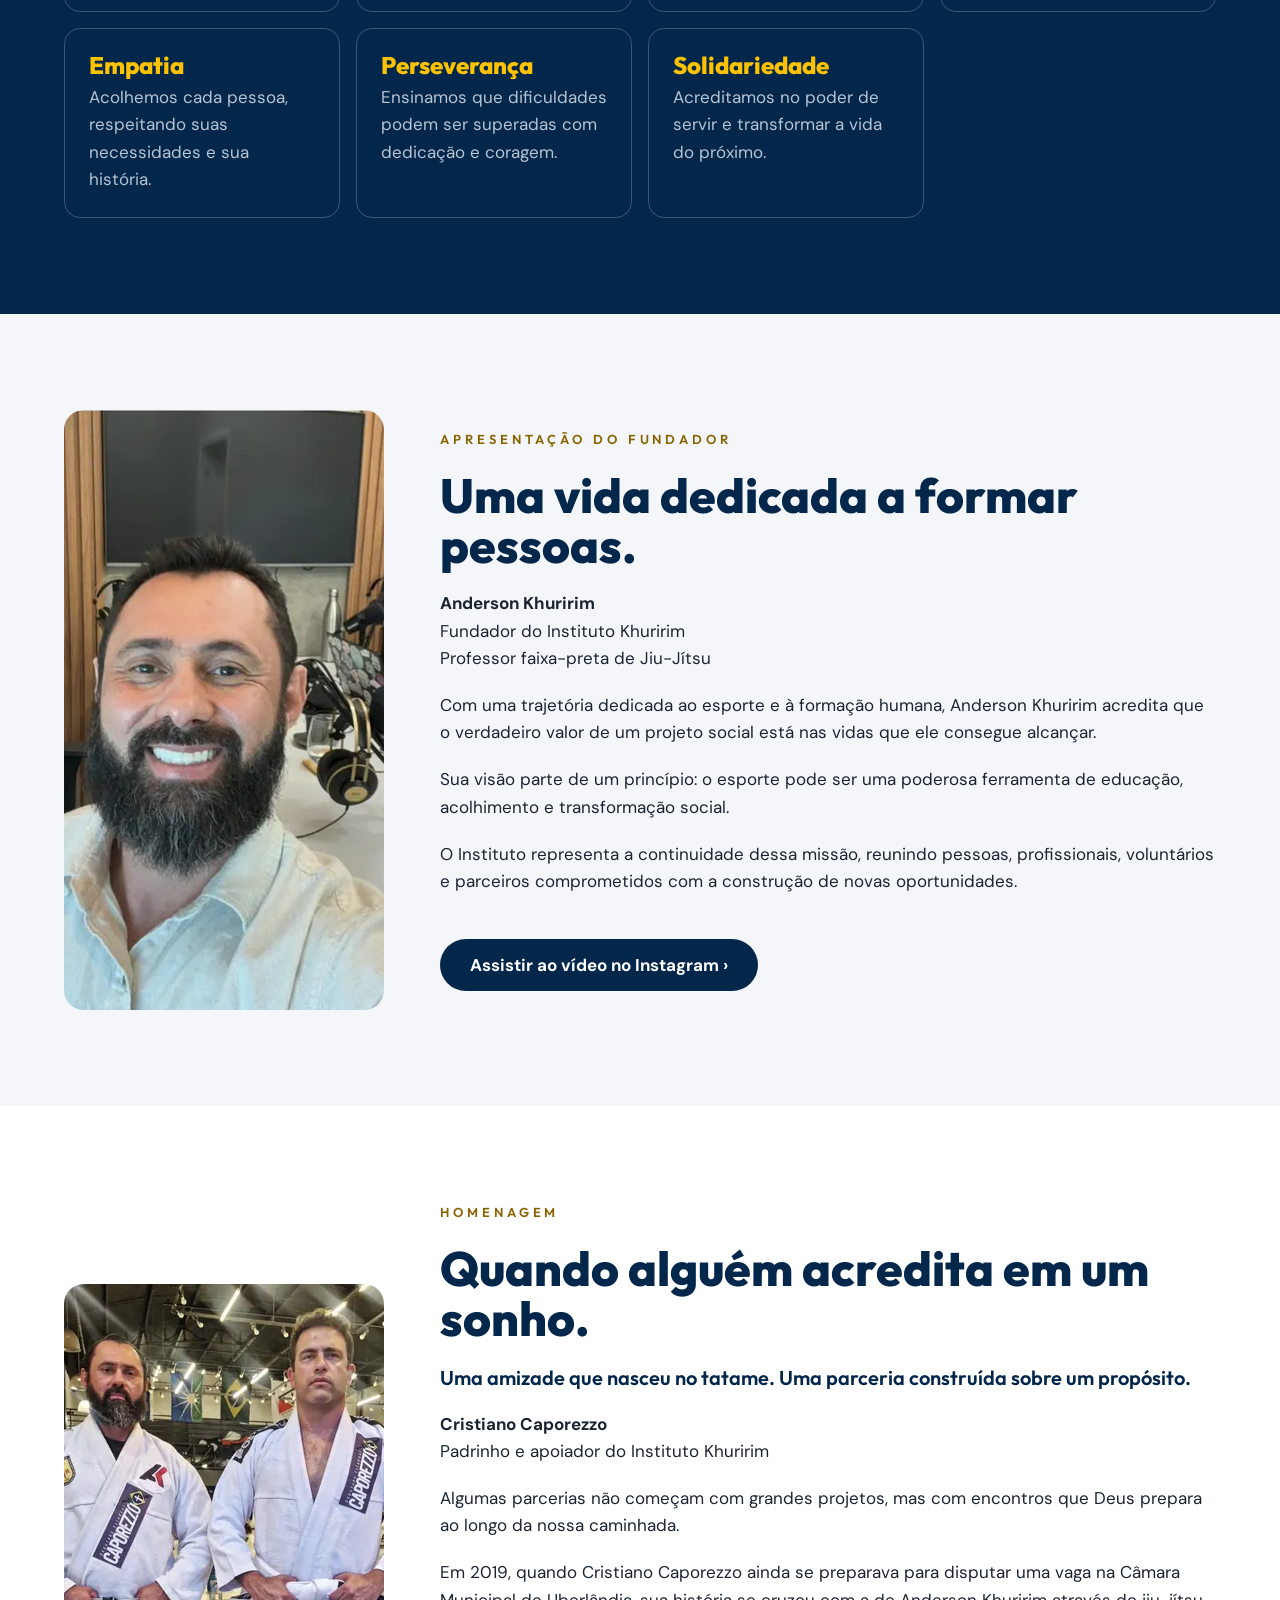
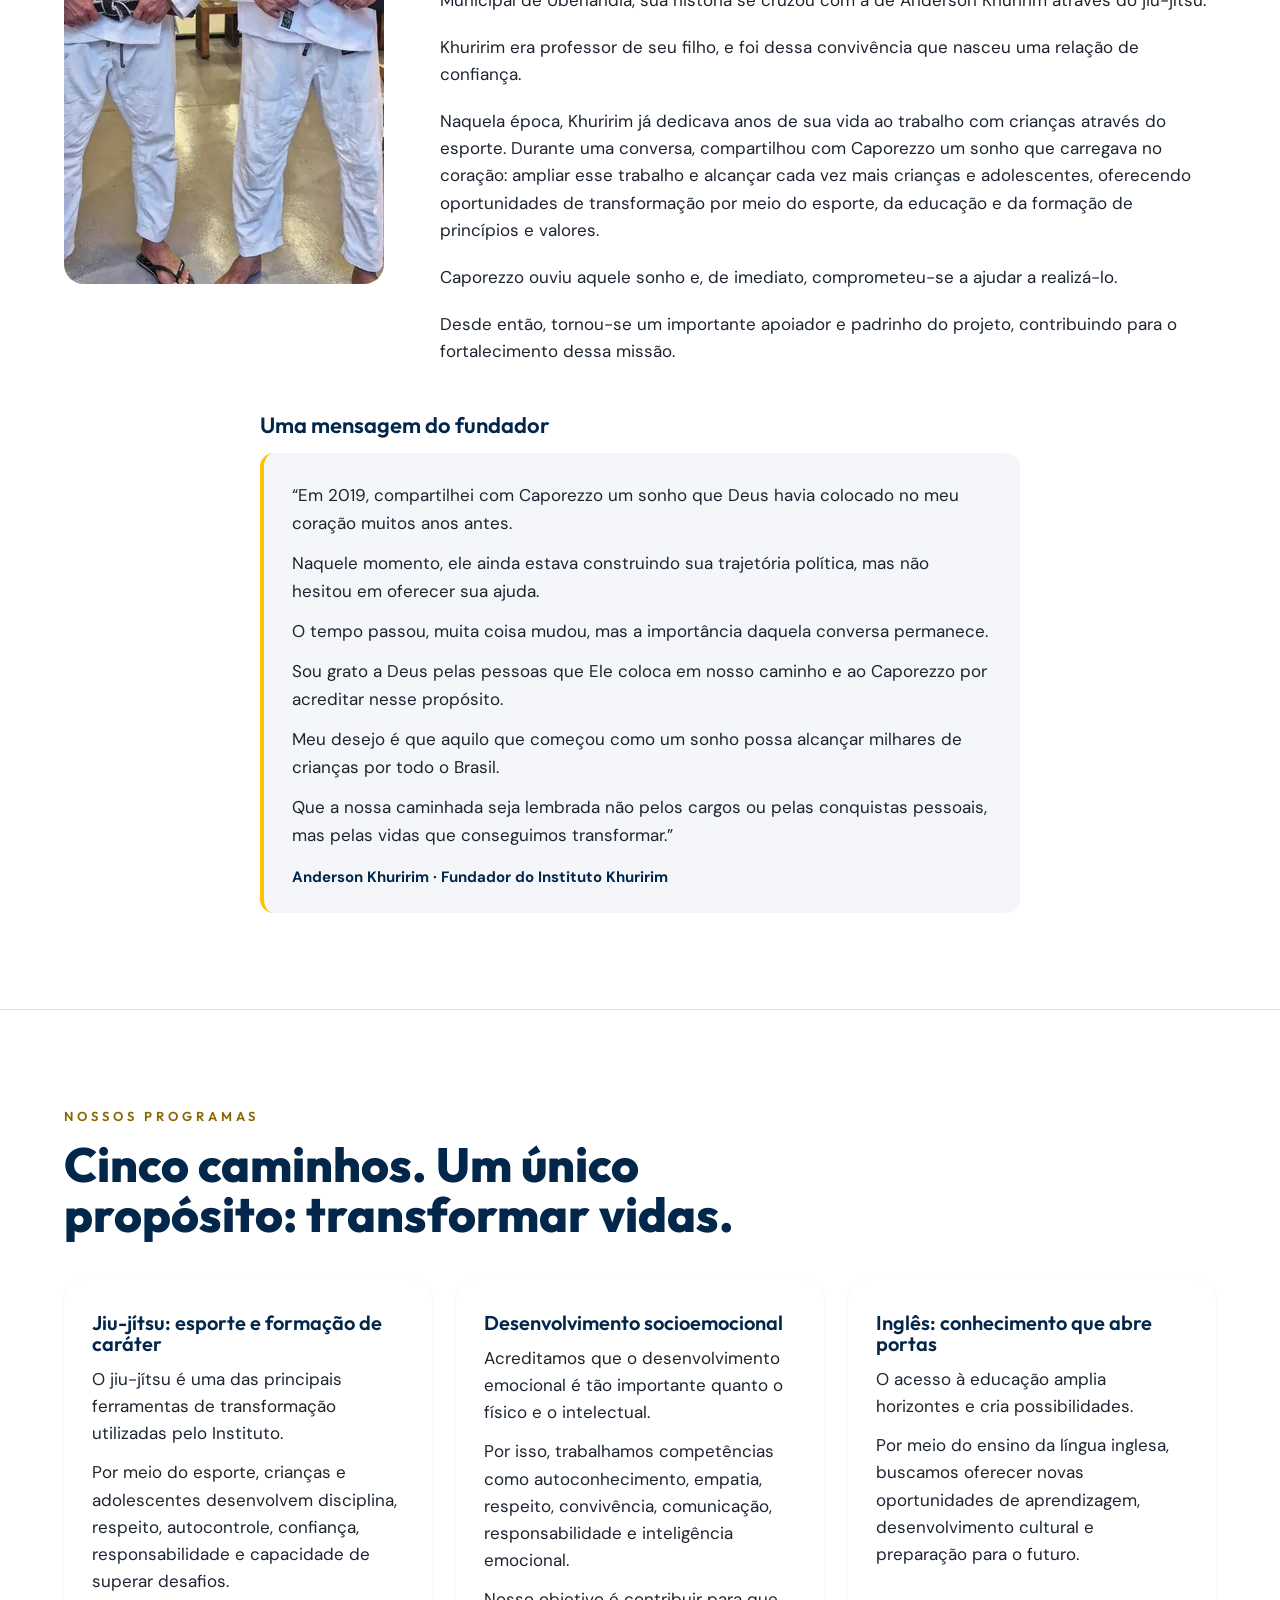
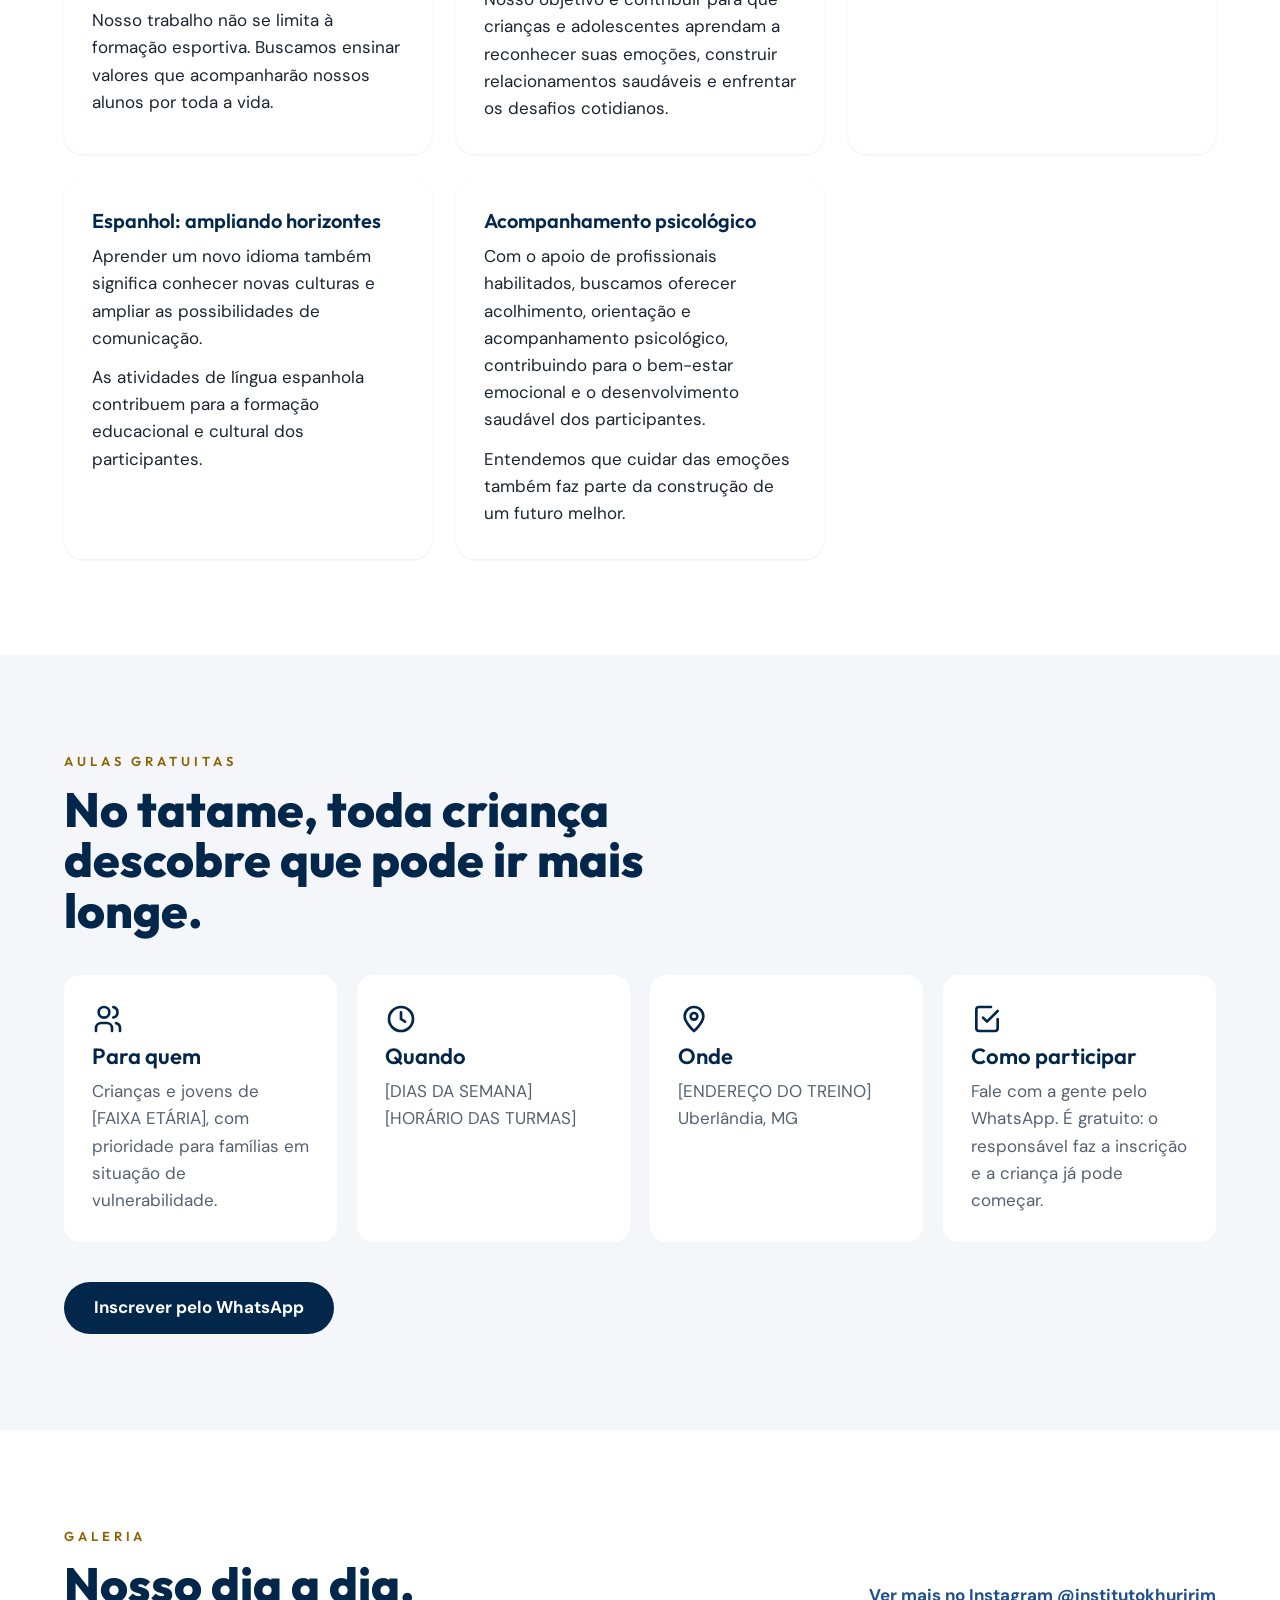
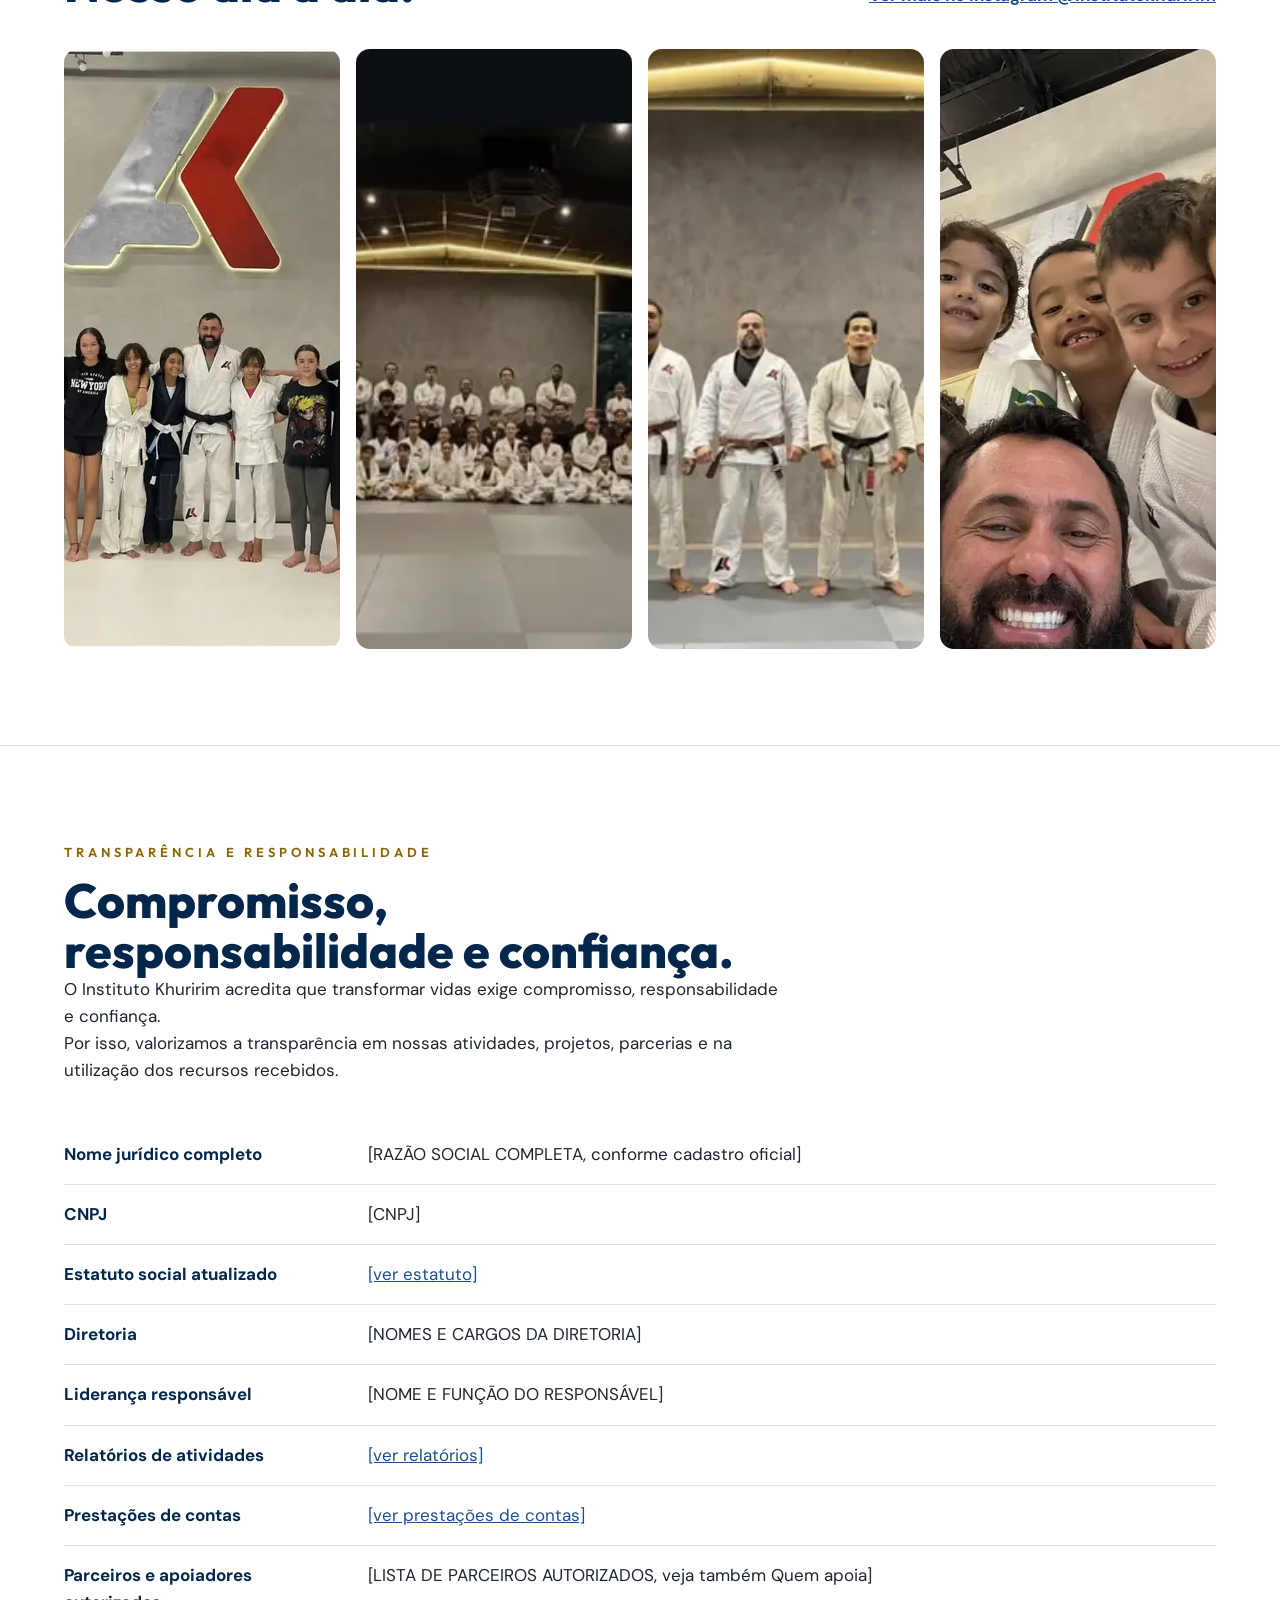
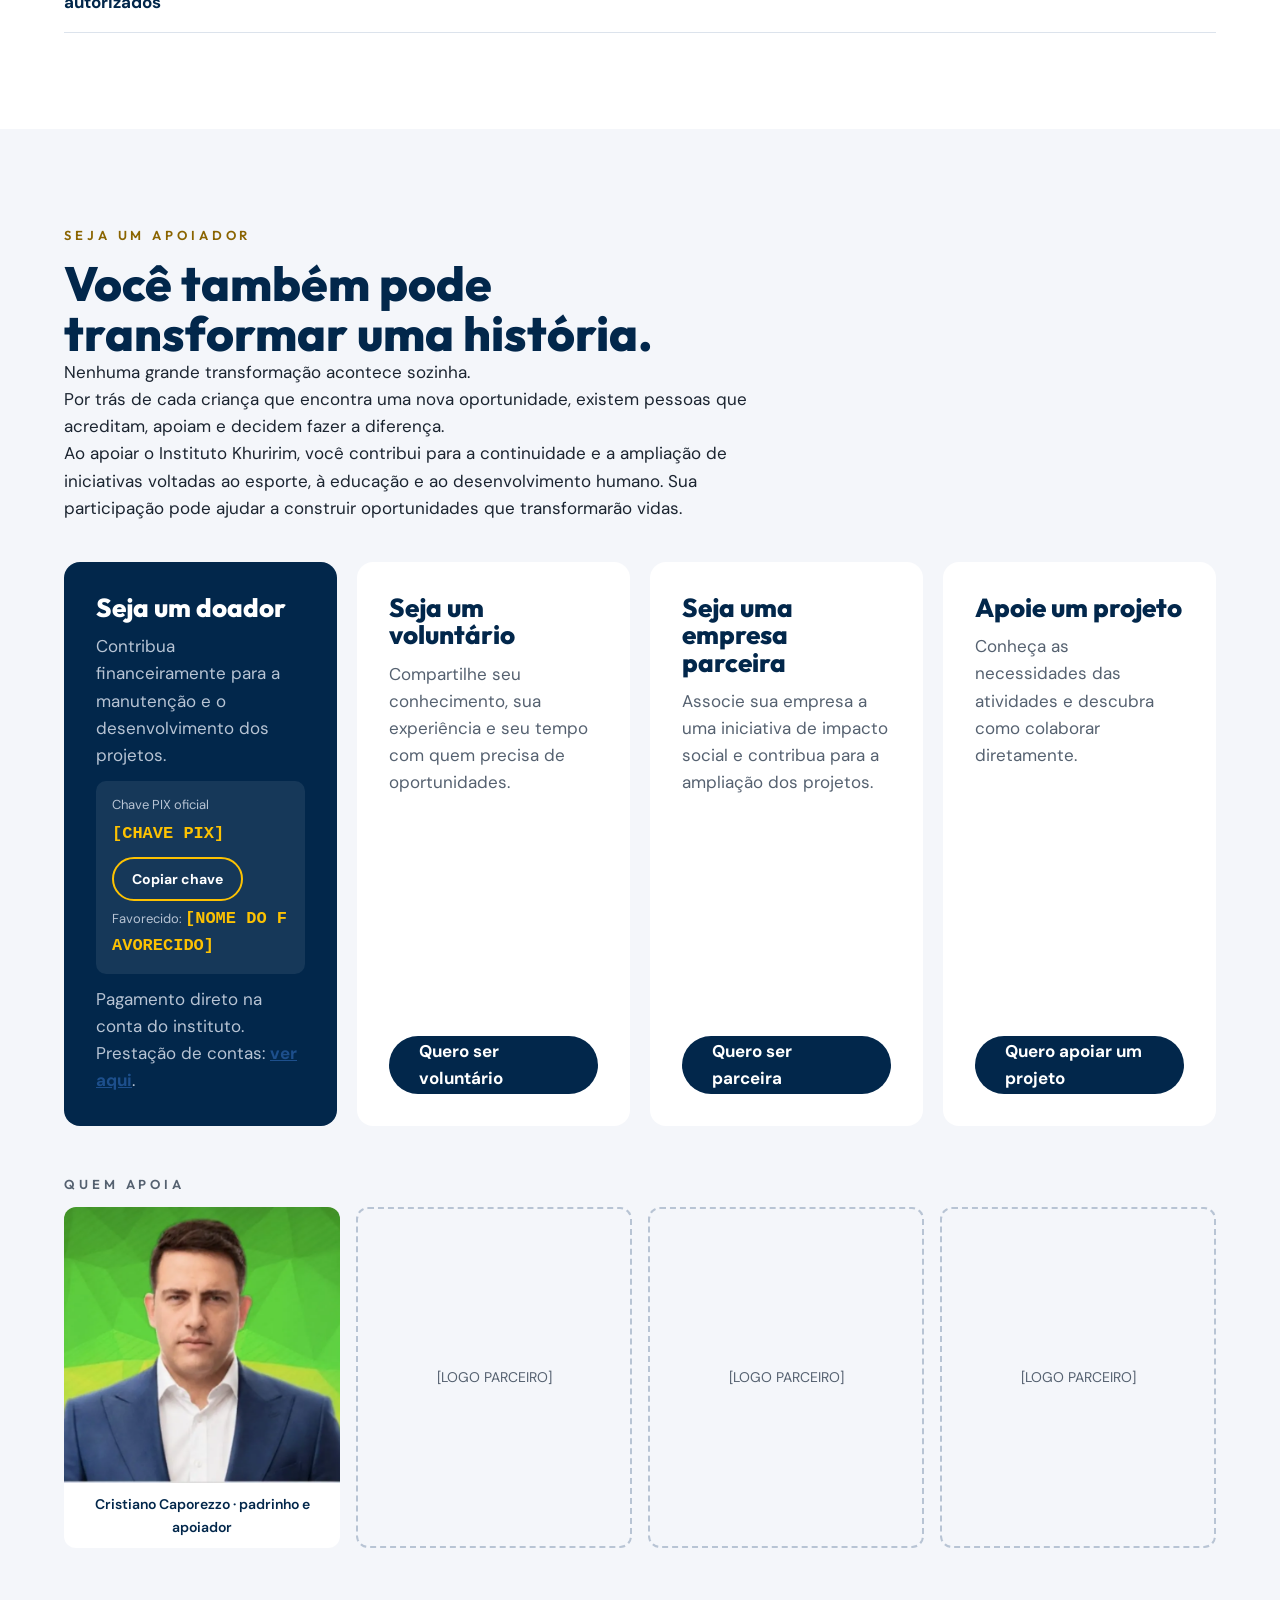
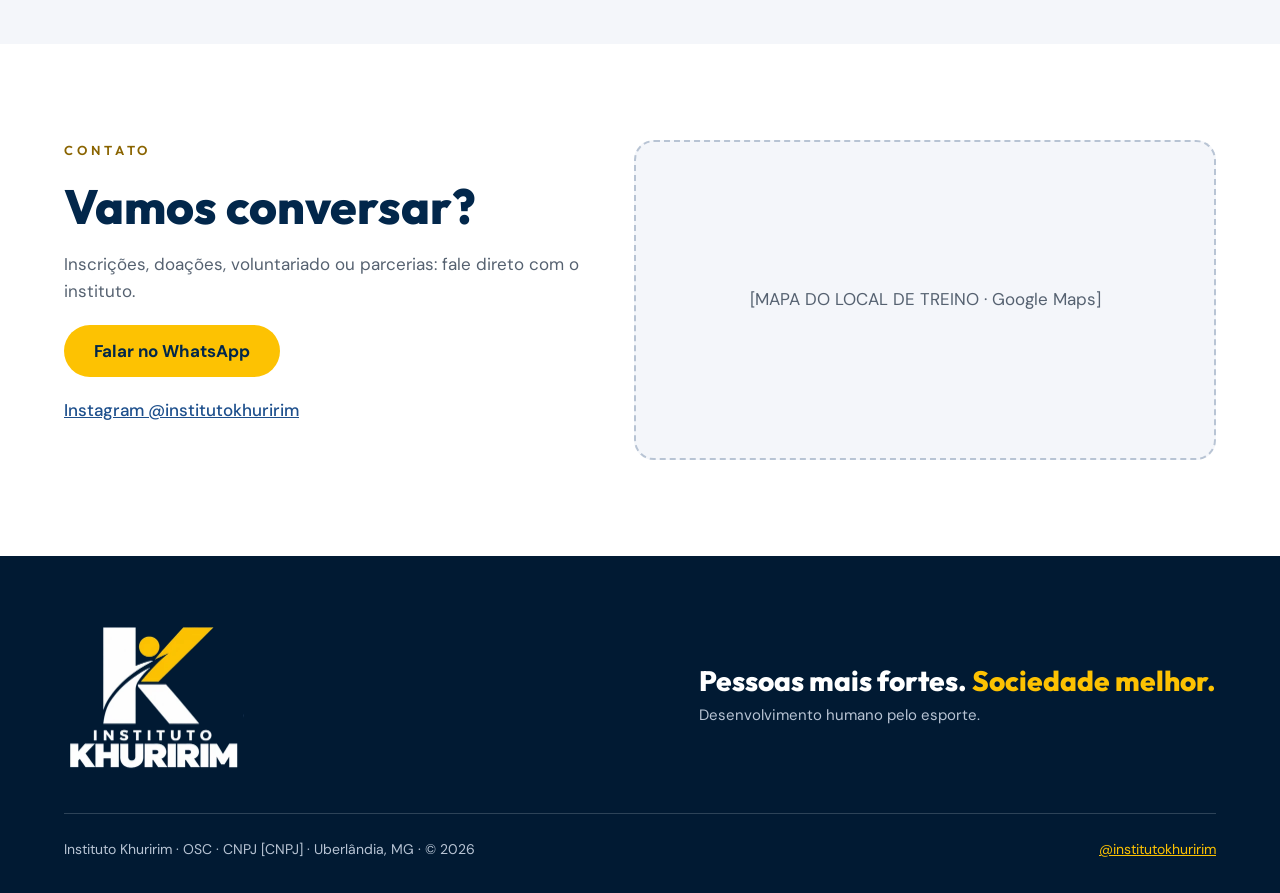
==== commit ee046474: "Adiciona foto do fundador e vídeo institucional; remove e-mail - Foto do fundador na seção de aprese" ====
--- a/instituto-khuririm-site/index.html
+++ b/instituto-khuririm-site/index.html
@@ -163,7 +163,7 @@
     <section id="fundador" class="section section-mist">
       <div class="container split">
         <div class="split-media">
-          <div class="founder-ph">[FOTO PROFISSIONAL DO FUNDADOR]</div>
+          <img src="assets/img/fundador.webp" srcset="assets/img/fundador-600.webp 600w, assets/img/fundador.webp 1200w" sizes="(max-width: 860px) 100vw, 480px" alt="Anderson Khuririm, fundador do Instituto Khuririm, sorrindo" width="480" height="600" loading="lazy">
         </div>
         <div class="split-text">
           <p class="kicker">APRESENTAÇÃO DO FUNDADOR</p>
@@ -172,7 +172,7 @@
           <p>Com uma trajetória dedicada ao esporte e à formação humana, Anderson Khuririm acredita que o verdadeiro valor de um projeto social está nas vidas que ele consegue alcançar.</p>
           <p>Sua visão parte de um princípio: o esporte pode ser uma poderosa ferramenta de educação, acolhimento e transformação social.</p>
           <p>O Instituto representa a continuidade dessa missão, reunindo pessoas, profissionais, voluntários e parceiros comprometidos com a construção de novas oportunidades.</p>
-          <div class="founder-video">[VÍDEO INSTITUCIONAL BREVE, a incluir]</div>
+          <div class="actions founder-actions"><a class="btn btn-navy" href="https://www.instagram.com/reel/DedOoGSg82r/" target="_blank" rel="noopener">Assistir ao vídeo no Instagram ›</a></div>
         </div>
       </div>
     </section>
@@ -377,7 +377,6 @@
           <a class="btn btn-yellow" href="https://wa.me/5534XXXXXXXXX?text=Ol%C3%A1!%20Vim%20pelo%20site%20do%20Instituto%20Khuririm." target="_blank" rel="noopener">Falar no WhatsApp</a>
           <ul class="contact-list">
             <li><a href="https://www.instagram.com/institutokhuririm/" target="_blank" rel="noopener">Instagram @institutokhuririm</a></li>
-            <li><a href="mailto:[E-MAIL]">[E-MAIL DO INSTITUTO]</a></li>
           </ul>
         </div>
         <div class="map">
--- a/instituto-khuririm-site/assets/css/style.css
+++ b/instituto-khuririm-site/assets/css/style.css
@@ -183,6 +183,7 @@
 .mv-card h3 { margin-bottom: 12px; }
 .mv-card p { margin: 0; line-height: 1.6; }
 .founder-ph { aspect-ratio: 4 / 5; border: 2px dashed var(--azul-gelo); border-radius: var(--raio-lg); display: grid; place-items: center; padding: 16px; text-align: center; color: var(--ardosia); font-size: 15px; }
+.founder-actions { margin-top: 24px; }
 .founder-video { margin-top: 24px; padding: 28px 16px; border: 2px dashed var(--azul-gelo); border-radius: var(--raio-lg); text-align: center; color: var(--ardosia); font-size: 15px; }
 /* separa duas seções brancas seguidas */
 .section:not(.section-mist):not(.section-dark) + .section:not(.section-mist):not(.section-dark) { border-top: 1px solid var(--gelo); }
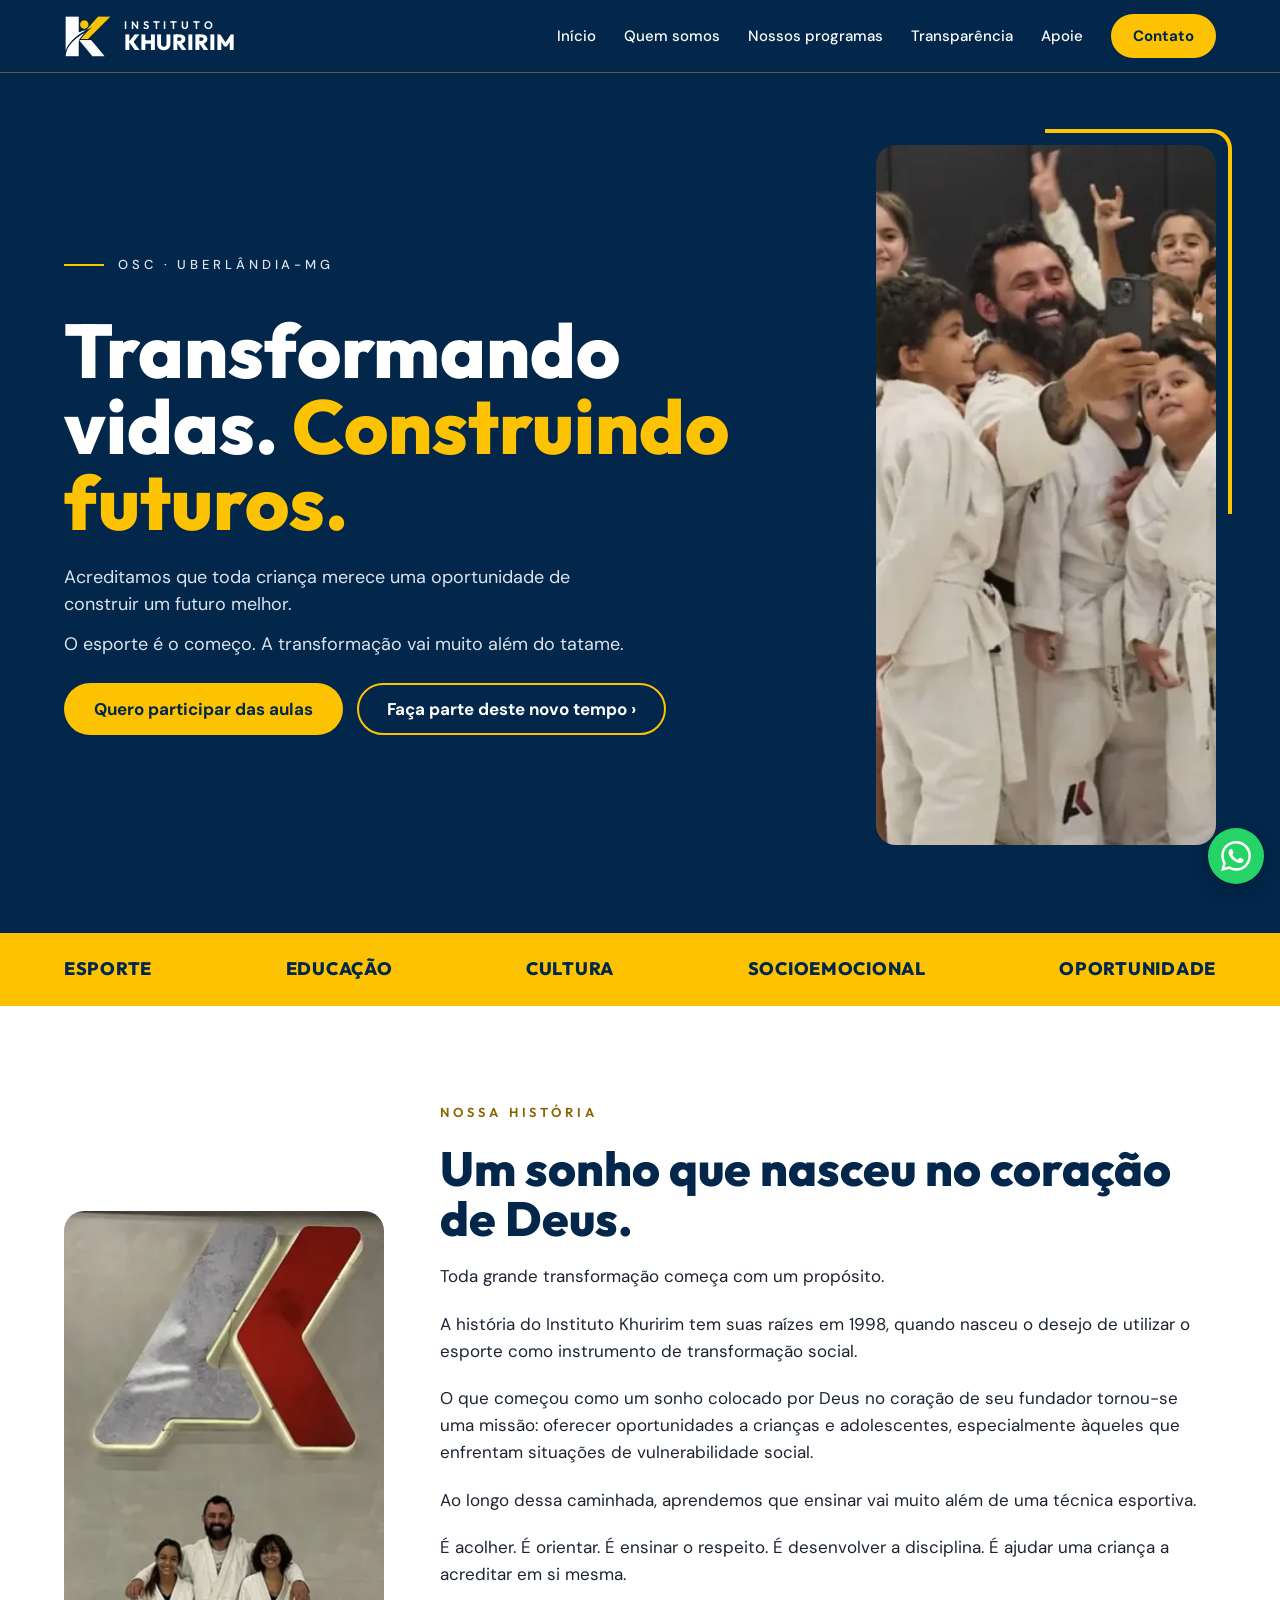
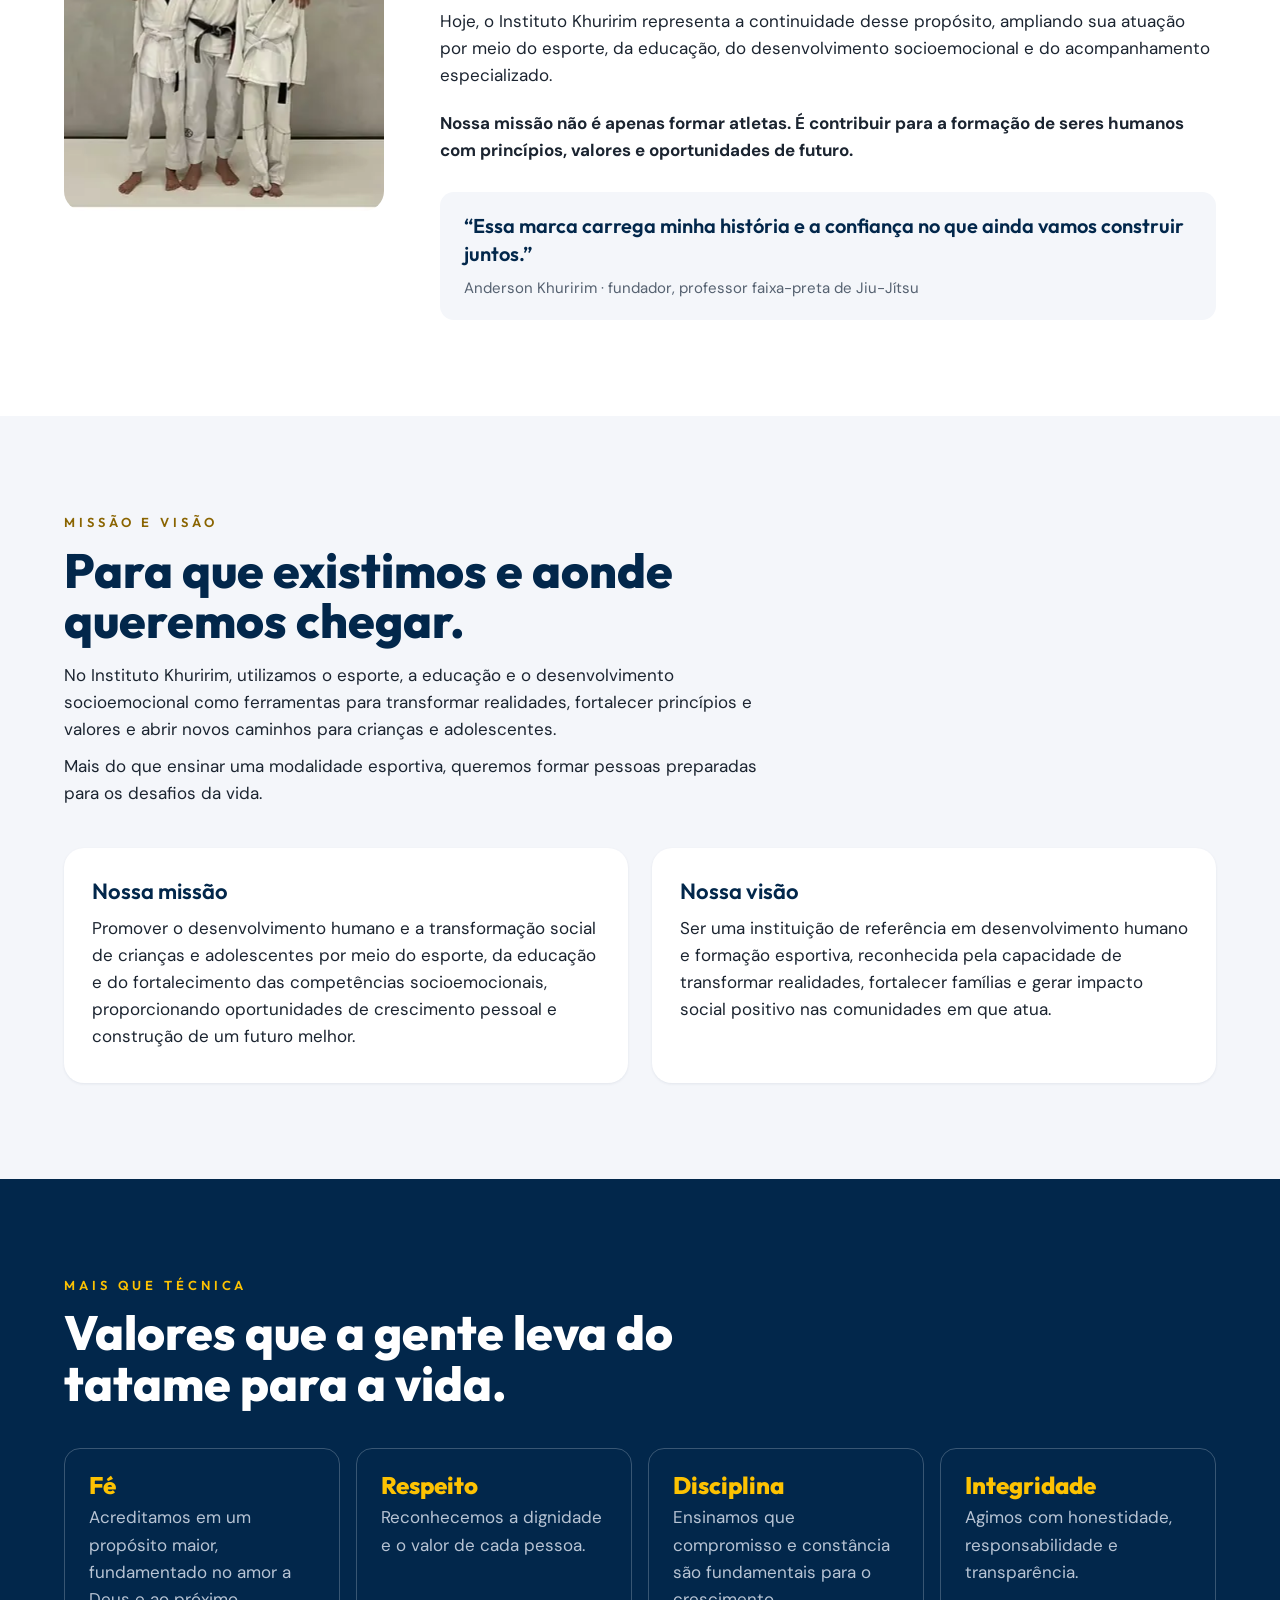
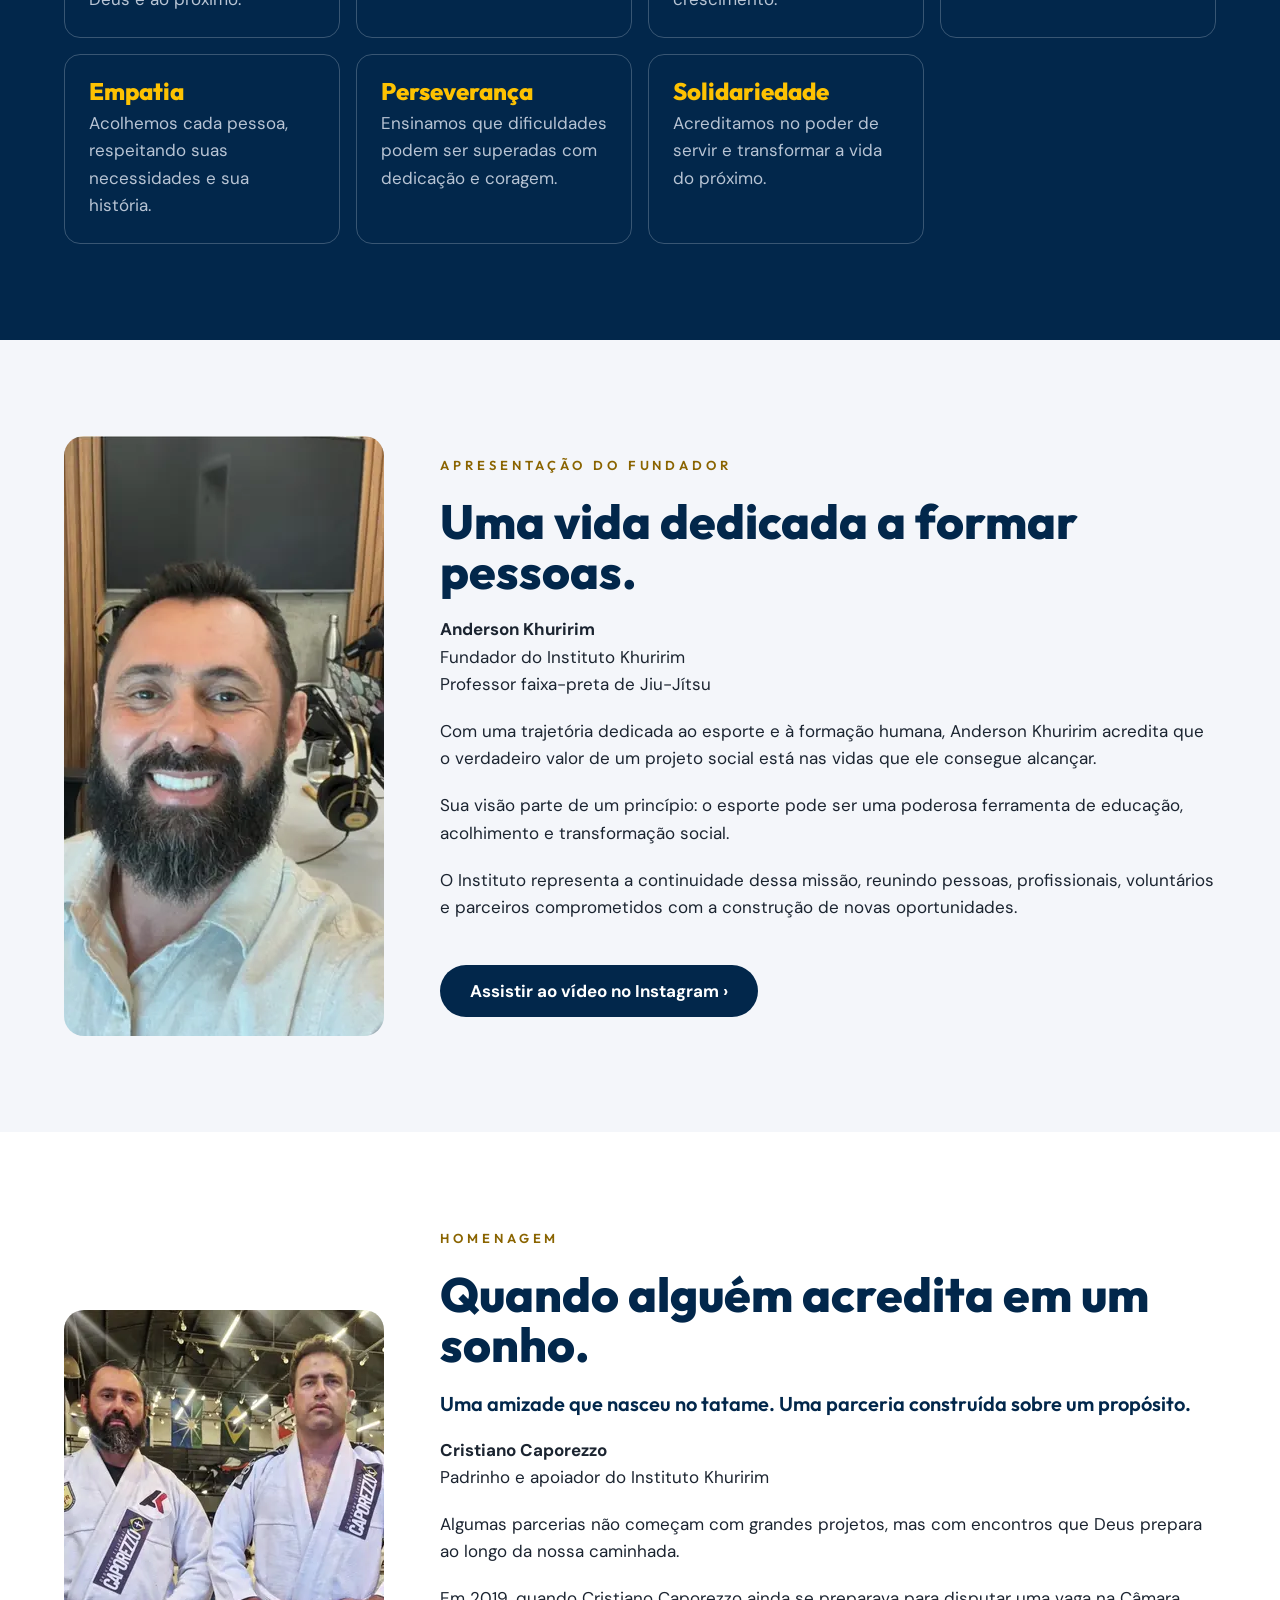
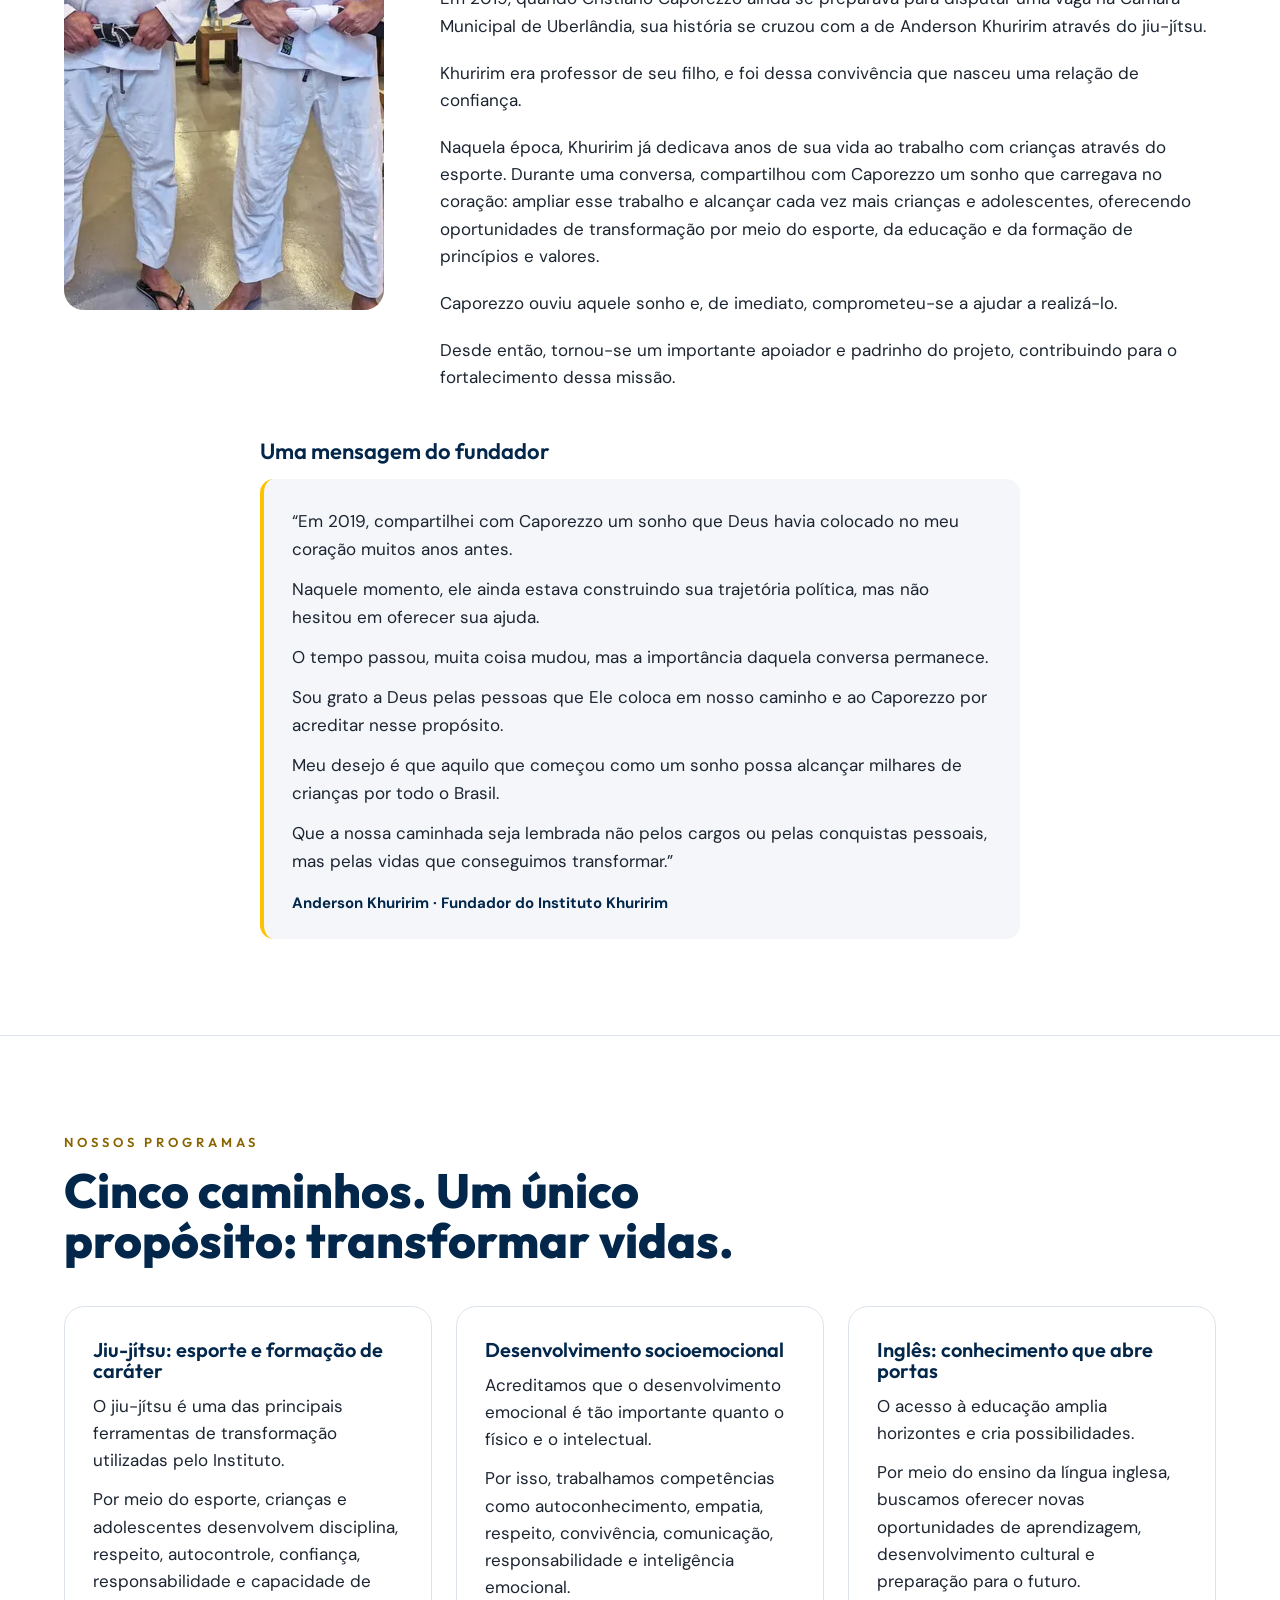
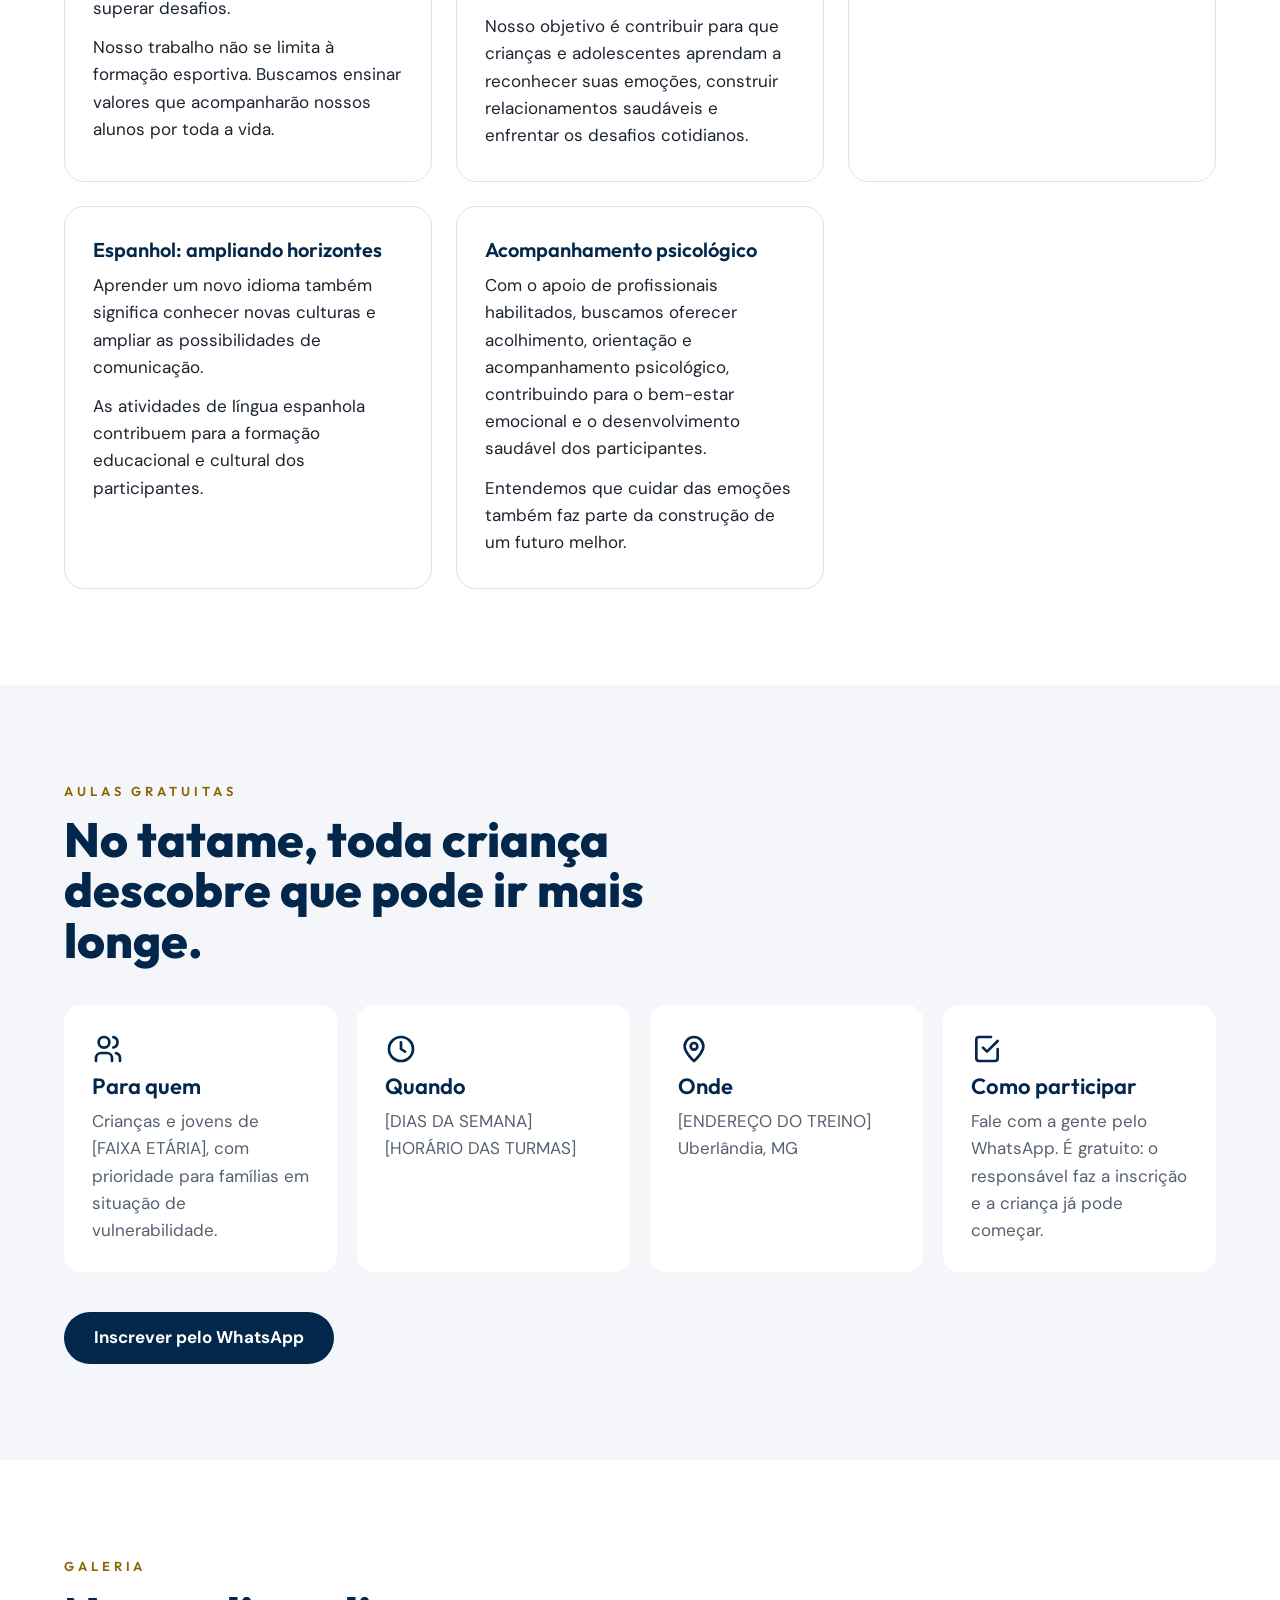
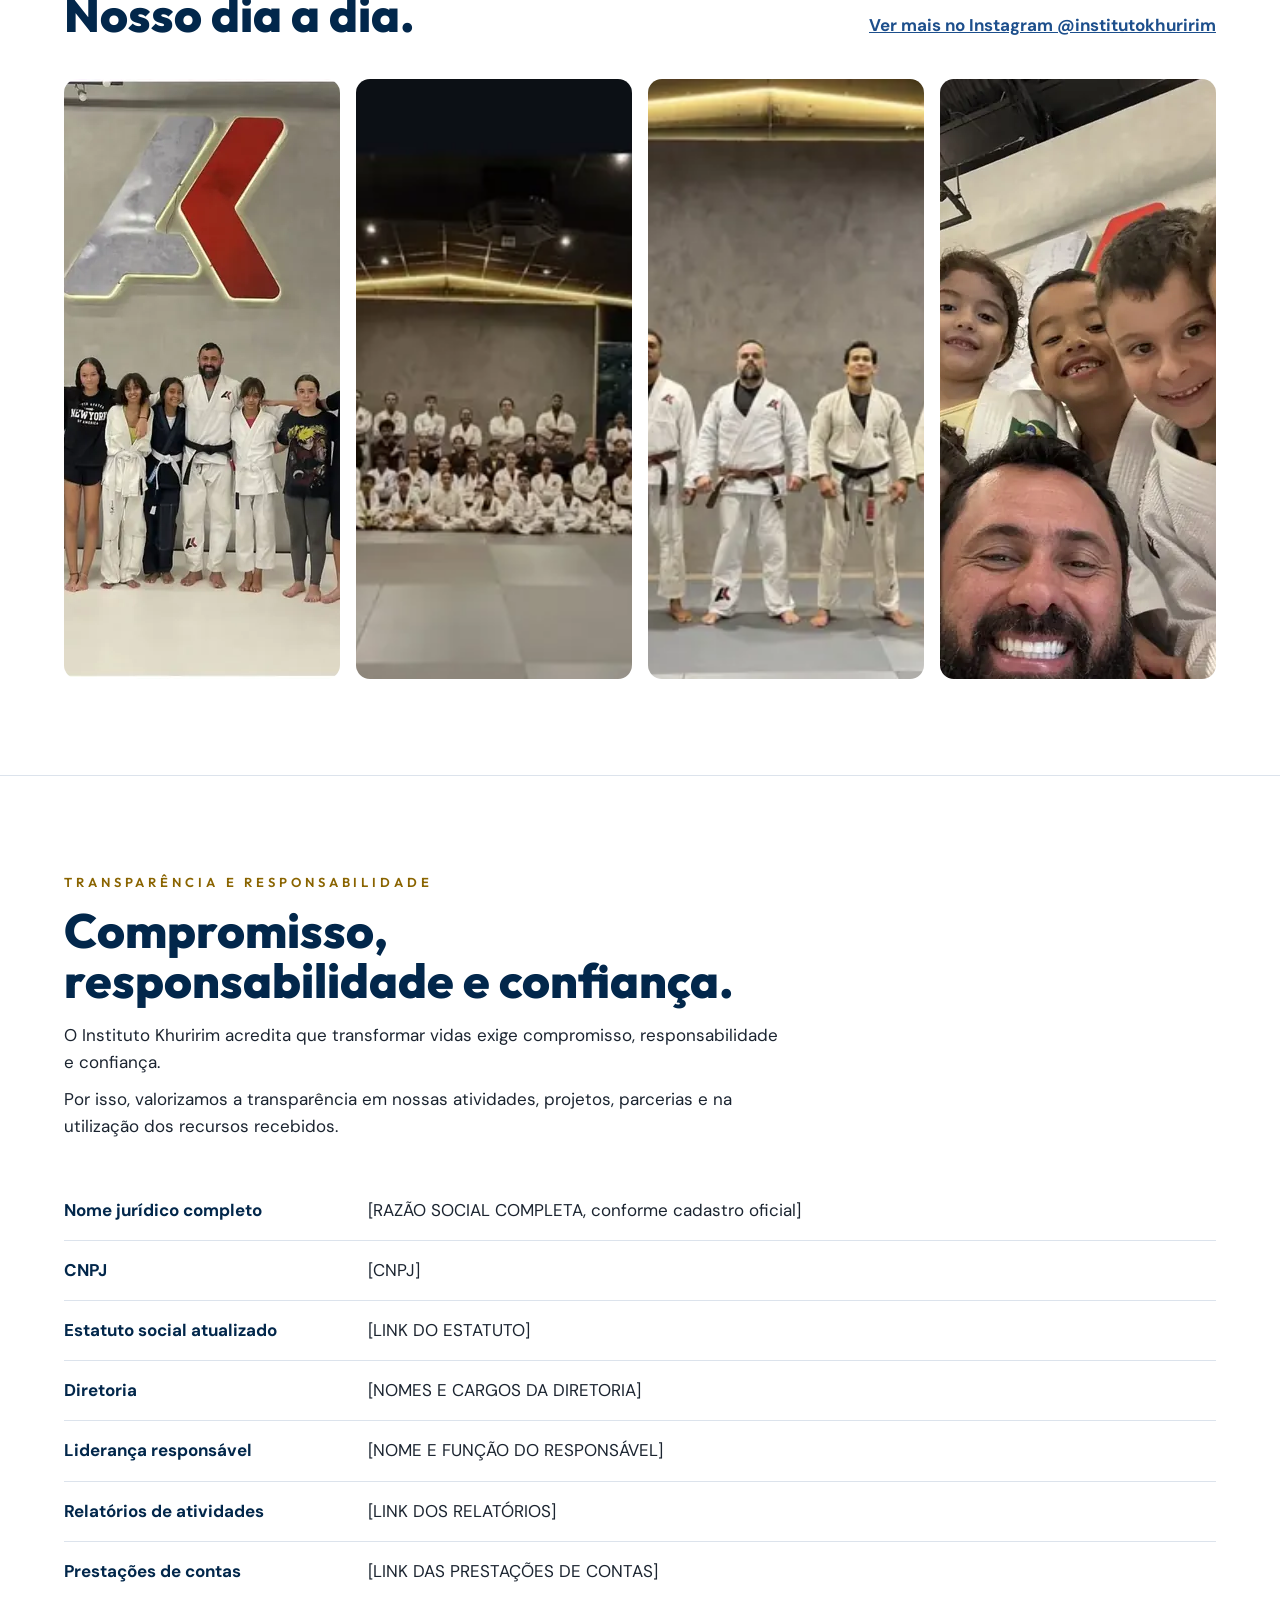
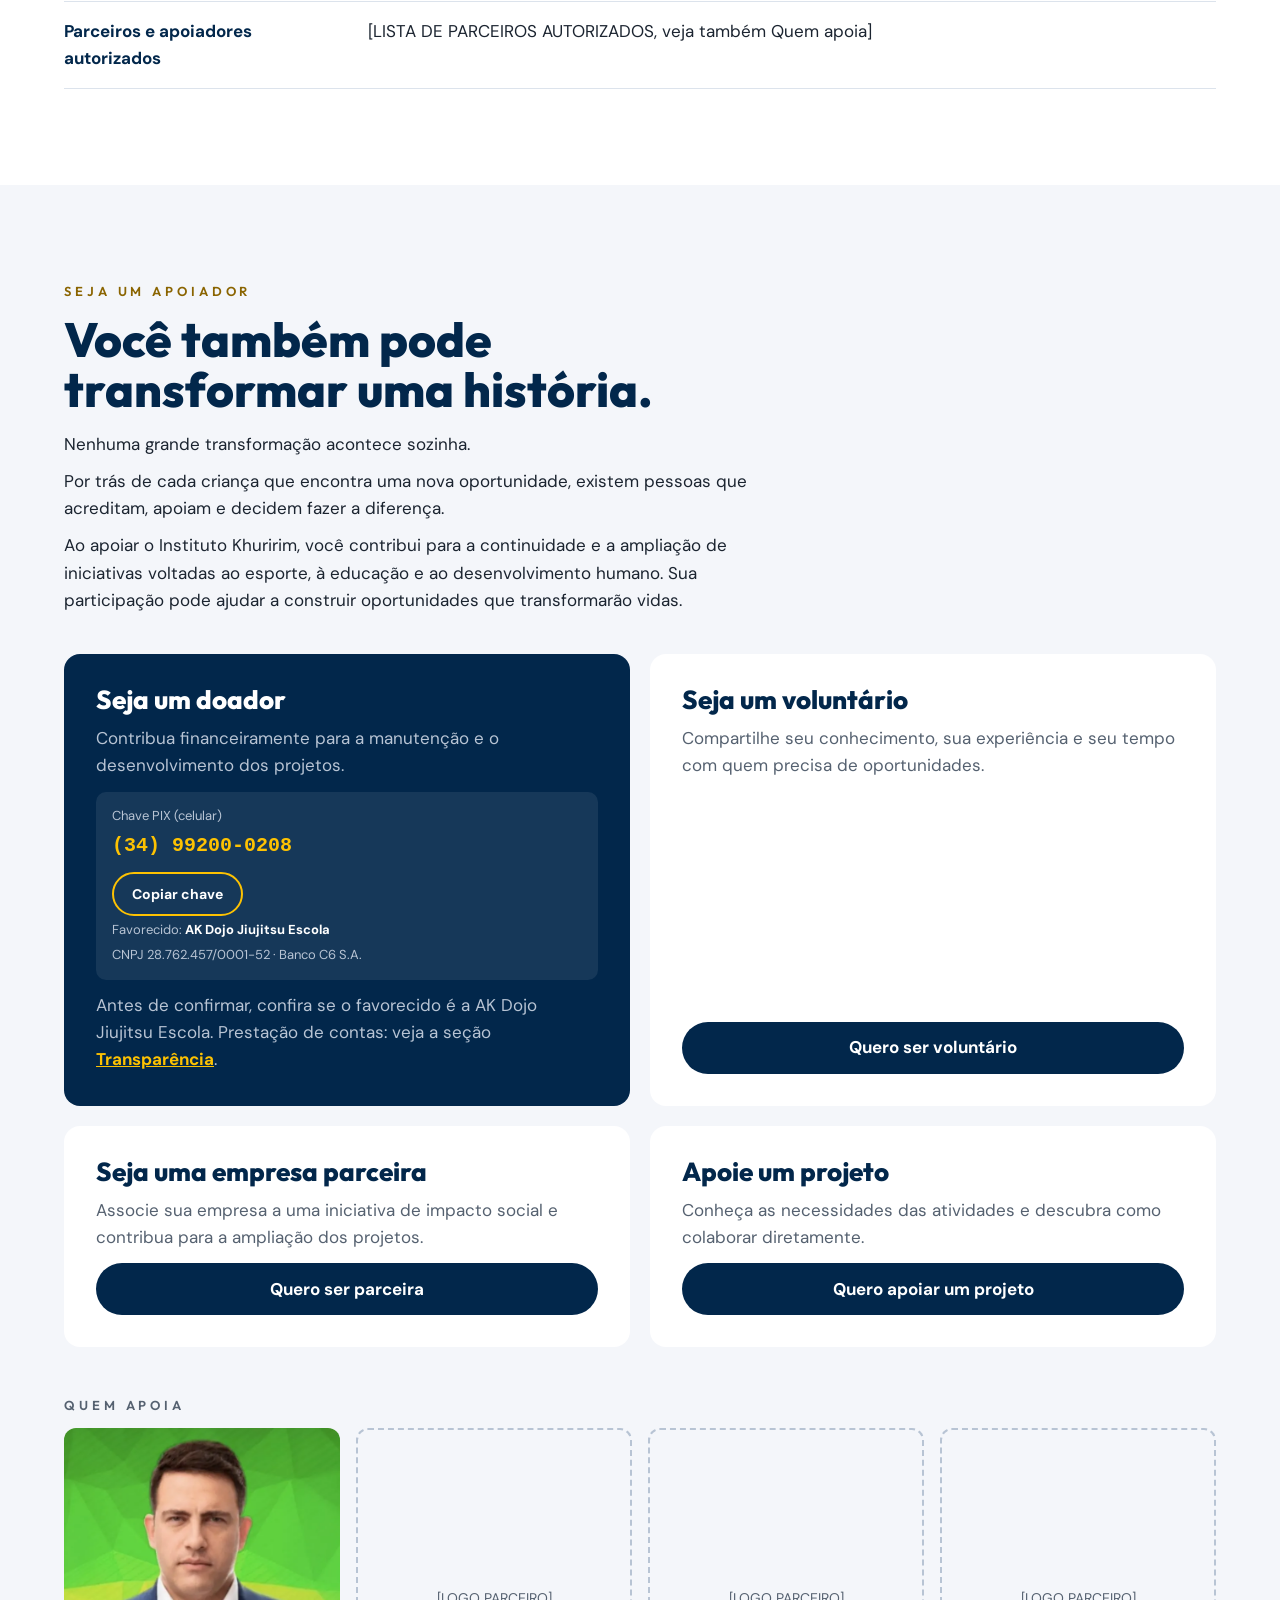
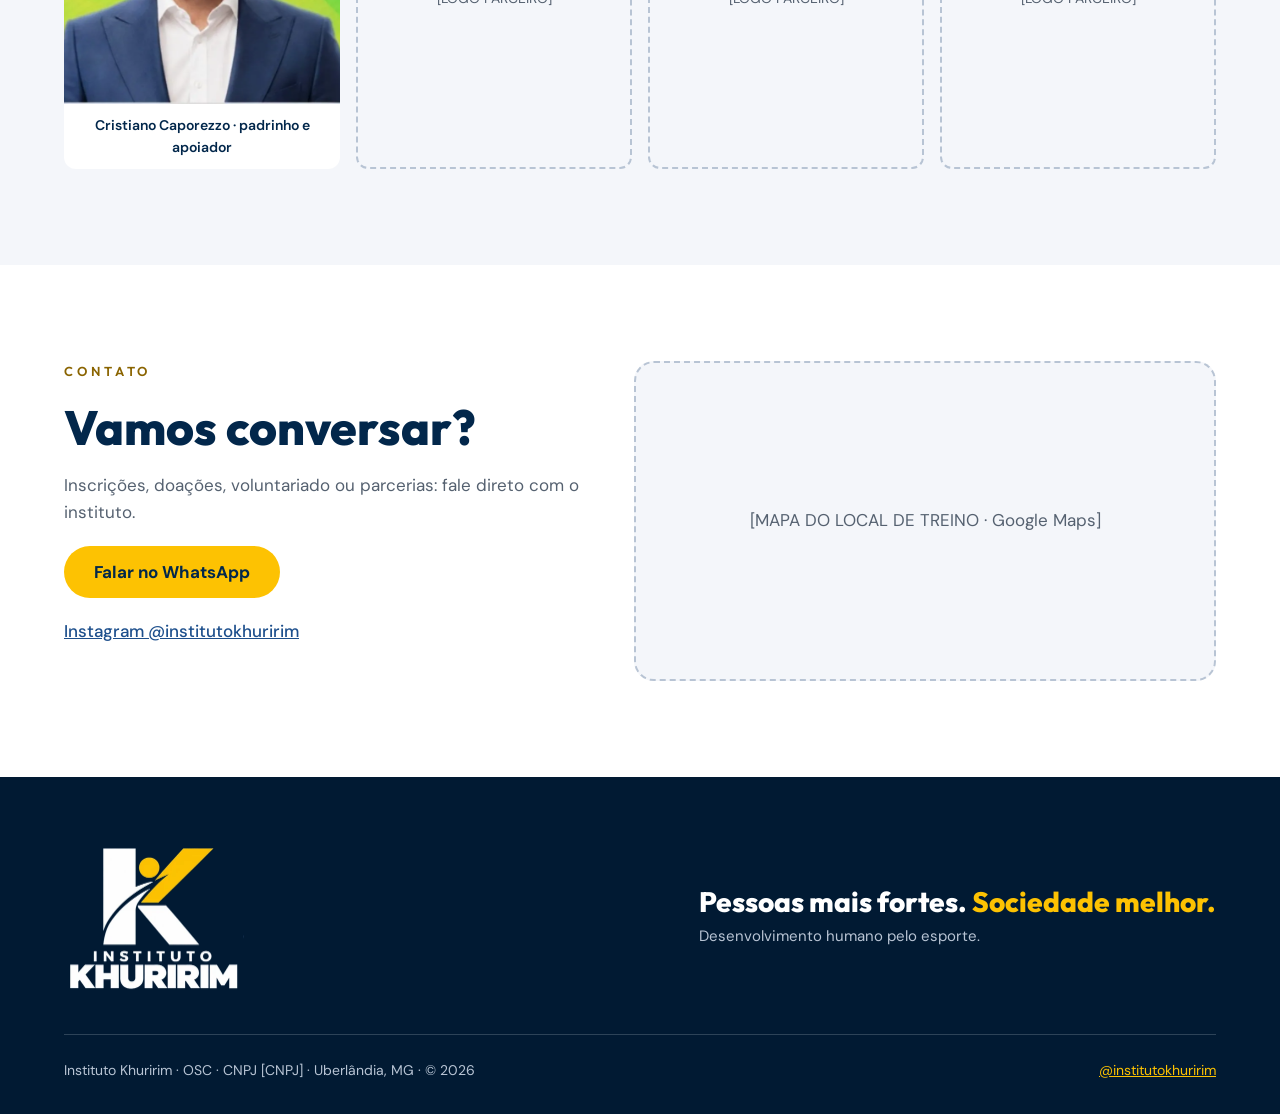
==== commit 59bc5a39: "Corrige falhas da revisão geral e publica WhatsApp e PIX - WhatsApp 55 34 99200-0208 em todos os bot" ====
--- a/instituto-khuririm-site/index.html
+++ b/instituto-khuririm-site/index.html
@@ -50,7 +50,7 @@
         <img src="assets/img/logo-simbolo.webp" alt="" width="48" height="42">
         <span class="brand-text"><span class="brand-small">INSTITUTO</span> <span class="brand-big">KHURIRIM</span></span>
       </a>
-      <button class="menu-toggle" aria-expanded="false" aria-controls="menu" aria-label="Abrir menu">
+      <button type="button" class="menu-toggle" aria-expanded="false" aria-controls="menu" aria-label="Abrir menu">
         <span></span><span></span><span></span>
       </button>
       <nav id="menu" class="nav" aria-label="Principal">
@@ -270,7 +270,7 @@
             <p>Fale com a gente pelo WhatsApp. É gratuito: o responsável faz a inscrição e a criança já pode começar.</p>
           </article>
         </div>
-        <a href="#contato" class="btn btn-navy">Inscrever pelo WhatsApp</a>
+        <a href="https://wa.me/5534992000208?text=Ol%C3%A1%21%20Quero%20inscrever%20uma%20crian%C3%A7a%20nas%20aulas%20do%20Instituto%20Khuririm." class="btn btn-navy" target="_blank" rel="noopener">Inscrever pelo WhatsApp</a>
       </div>
     </section>
 
@@ -305,11 +305,11 @@
         <dl class="transp">
             <div><dt>Nome jurídico completo</dt><dd>[RAZÃO SOCIAL COMPLETA, conforme cadastro oficial]</dd></div>
             <div><dt>CNPJ</dt><dd>[CNPJ]</dd></div>
-            <div><dt>Estatuto social atualizado</dt><dd><a href="[LINK DO ESTATUTO]">[ver estatuto]</a></dd></div>
+            <div><dt>Estatuto social atualizado</dt><dd>[LINK DO ESTATUTO]</dd></div>
             <div><dt>Diretoria</dt><dd>[NOMES E CARGOS DA DIRETORIA]</dd></div>
             <div><dt>Liderança responsável</dt><dd>[NOME E FUNÇÃO DO RESPONSÁVEL]</dd></div>
-            <div><dt>Relatórios de atividades</dt><dd><a href="[LINK DOS RELATÓRIOS]">[ver relatórios]</a></dd></div>
-            <div><dt>Prestações de contas</dt><dd><a href="[LINK DAS PRESTAÇÕES DE CONTAS]">[ver prestações de contas]</a></dd></div>
+            <div><dt>Relatórios de atividades</dt><dd>[LINK DOS RELATÓRIOS]</dd></div>
+            <div><dt>Prestações de contas</dt><dd>[LINK DAS PRESTAÇÕES DE CONTAS]</dd></div>
             <div><dt>Parceiros e apoiadores autorizados</dt><dd>[LISTA DE PARCEIROS AUTORIZADOS, veja também Quem apoia]</dd></div>
         </dl>
       </div>
@@ -330,27 +330,28 @@
             <h3>Seja um doador</h3>
             <p>Contribua financeiramente para a manutenção e o desenvolvimento dos projetos.</p>
             <div class="pix">
-              <span>Chave PIX oficial</span>
-              <strong id="pix-key-apoie">[CHAVE PIX]</strong>
-              <button type="button" class="copy-btn" data-copy="#pix-key-apoie">Copiar chave</button>
-              <span>Favorecido: <strong>[NOME DO FAVORECIDO]</strong></span>
+              <span>Chave PIX (celular)</span>
+              <strong id="pix-key-apoie" class="pix-key">(34) 99200-0208</strong>
+              <button type="button" class="copy-btn" data-copy="#pix-key-apoie" data-copy-value="+5534992000208">Copiar chave</button>
+              <span>Favorecido: <strong>AK Dojo Jiujitsu Escola</strong></span>
+              <span>CNPJ 28.762.457/0001-52 · Banco C6 S.A.</span>
             </div>
-            <p class="support-note">Pagamento direto na conta do instituto. Prestação de contas: <a href="[LINK PRESTAÇÃO DE CONTAS]">ver aqui</a>.</p>
+            <p class="support-note">Antes de confirmar, confira se o favorecido é a AK Dojo Jiujitsu Escola. Prestação de contas: veja a seção <a href="#transparencia">Transparência</a>.</p>
           </article>
           <article class="support-card">
             <h3>Seja um voluntário</h3>
             <p>Compartilhe seu conhecimento, sua experiência e seu tempo com quem precisa de oportunidades.</p>
-            <a class="btn btn-navy" href="https://wa.me/5534XXXXXXXXX?text=Olá!%20Quero%20ser%20voluntário%20do%20Instituto%20Khuririm." target="_blank" rel="noopener">Quero ser voluntário</a>
+            <a class="btn btn-navy" href="https://wa.me/5534992000208?text=Ol%C3%A1%21%20Quero%20ser%20volunt%C3%A1rio%20do%20Instituto%20Khuririm." target="_blank" rel="noopener">Quero ser voluntário</a>
           </article>
           <article class="support-card">
             <h3>Seja uma empresa parceira</h3>
             <p>Associe sua empresa a uma iniciativa de impacto social e contribua para a ampliação dos projetos.</p>
-            <a class="btn btn-navy" href="https://wa.me/5534XXXXXXXXX?text=Olá!%20Sou%20de%20uma%20empresa%20e%20quero%20ser%20parceira%20do%20Instituto%20Khuririm." target="_blank" rel="noopener">Quero ser parceira</a>
+            <a class="btn btn-navy" href="https://wa.me/5534992000208?text=Ol%C3%A1%21%20Sou%20de%20uma%20empresa%20e%20quero%20ser%20parceira%20do%20Instituto%20Khuririm." target="_blank" rel="noopener">Quero ser parceira</a>
           </article>
           <article class="support-card">
             <h3>Apoie um projeto</h3>
             <p>Conheça as necessidades das atividades e descubra como colaborar diretamente.</p>
-            <a class="btn btn-navy" href="https://wa.me/5534XXXXXXXXX?text=Olá!%20Quero%20conhecer%20as%20necessidades%20dos%20projetos%20e%20apoiar%20um%20deles." target="_blank" rel="noopener">Quero apoiar um projeto</a>
+            <a class="btn btn-navy" href="https://wa.me/5534992000208?text=Ol%C3%A1%21%20Quero%20conhecer%20as%20necessidades%20dos%20projetos%20e%20apoiar%20um%20deles." target="_blank" rel="noopener">Quero apoiar um projeto</a>
           </article>
         </div>
 
@@ -373,8 +374,7 @@
           <p class="kicker">CONTATO</p>
           <h2>Vamos conversar?</h2>
           <p class="muted">Inscrições, doações, voluntariado ou parcerias: fale direto com o instituto.</p>
-          <!-- Troque 5534XXXXXXXXX pelo número com DDI+DDD, só dígitos -->
-          <a class="btn btn-yellow" href="https://wa.me/5534XXXXXXXXX?text=Ol%C3%A1!%20Vim%20pelo%20site%20do%20Instituto%20Khuririm." target="_blank" rel="noopener">Falar no WhatsApp</a>
+          <a class="btn btn-yellow" href="https://wa.me/5534992000208?text=Ol%C3%A1%21%20Vim%20pelo%20site%20do%20Instituto%20Khuririm." target="_blank" rel="noopener">Falar no WhatsApp</a>
           <ul class="contact-list">
             <li><a href="https://www.instagram.com/institutokhuririm/" target="_blank" rel="noopener">Instagram @institutokhuririm</a></li>
           </ul>
@@ -404,6 +404,9 @@
     </div>
   </footer>
 
+  <a class="wa-float" href="https://wa.me/5534992000208?text=Ol%C3%A1%21%20Vim%20pelo%20site%20do%20Instituto%20Khuririm." target="_blank" rel="noopener" aria-label="Falar com o Instituto Khuririm no WhatsApp">
+    <svg viewBox="0 0 24 24" width="30" height="30" aria-hidden="true" focusable="false"><path fill="currentColor" d="M17.472 14.382c-.297-.149-1.758-.867-2.03-.967-.273-.099-.471-.148-.67.15-.197.297-.767.966-.94 1.164-.173.199-.347.223-.644.075-.297-.15-1.255-.463-2.39-1.475-.883-.788-1.48-1.761-1.653-2.059-.173-.297-.018-.458.13-.606.134-.133.298-.347.446-.52.149-.174.198-.298.298-.497.099-.198.05-.371-.025-.52-.075-.149-.669-1.612-.916-2.207-.242-.579-.487-.5-.669-.51-.173-.008-.371-.01-.57-.01-.198 0-.52.074-.792.372-.272.297-1.04 1.016-1.04 2.479 0 1.462 1.065 2.875 1.213 3.074.149.198 2.096 3.2 5.077 4.487.709.306 1.262.489 1.694.625.712.227 1.36.195 1.871.118.571-.085 1.758-.719 2.006-1.413.248-.694.248-1.289.173-1.413-.074-.124-.272-.198-.57-.347m-5.421 7.403h-.004a9.87 9.87 0 01-5.031-1.378l-.361-.214-3.741.982.998-3.648-.235-.374a9.86 9.86 0 01-1.51-5.26c.001-5.45 4.436-9.884 9.888-9.884 2.64 0 5.122 1.03 6.988 2.898a9.825 9.825 0 012.893 6.994c-.003 5.45-4.437 9.884-9.885 9.884m8.413-18.297A11.815 11.815 0 0012.05 0C5.495 0 .16 5.335.157 11.892c0 2.096.547 4.142 1.588 5.945L.057 24l6.305-1.654a11.882 11.882 0 005.683 1.448h.005c6.554 0 11.89-5.335 11.893-11.893a11.821 11.821 0 00-3.48-8.413Z"/></svg>
+  </a>
   <script src="assets/js/main.js" defer></script>
 </body>
 </html>
--- a/instituto-khuririm-site/assets/css/style.css
+++ b/instituto-khuririm-site/assets/css/style.css
@@ -120,6 +120,8 @@
 .section-dark { background: var(--azul); color: var(--branco); }
 .section-dark h2 { color: var(--branco); }
 .section-head { max-width: 720px; margin-bottom: 40px; }
+.section-head h2 + p { margin-top: 16px; }
+.section-head p + p { margin-top: 10px; }
 .section-head-row { max-width: none; display: flex; flex-wrap: wrap; justify-content: space-between; align-items: flex-end; gap: 16px; }
 .section-head-row a { font-weight: 700; }
 
@@ -182,8 +184,13 @@
 .mv-card { background: var(--branco); border-radius: var(--raio-lg); padding: 32px 28px; box-shadow: 0 1px 3px rgba(2,39,75,.08); }
 .mv-card h3 { margin-bottom: 12px; }
 .mv-card p { margin: 0; line-height: 1.6; }
+.programs .mv-card { border: 1px solid var(--gelo); box-shadow: none; }
 .founder-ph { aspect-ratio: 4 / 5; border: 2px dashed var(--azul-gelo); border-radius: var(--raio-lg); display: grid; place-items: center; padding: 16px; text-align: center; color: var(--ardosia); font-size: 15px; }
 .founder-actions { margin-top: 24px; }
+.notfound { min-height: 100vh; display: flex; align-items: center; }
+.notfound .container { display: flex; flex-direction: column; gap: 24px; align-items: flex-start; }
+.notfound .brand { margin-bottom: 24px; }
+.notfound-text { font-size: 18px; color: var(--gelo); max-width: 480px; }
 .founder-video { margin-top: 24px; padding: 28px 16px; border: 2px dashed var(--azul-gelo); border-radius: var(--raio-lg); text-align: center; color: var(--ardosia); font-size: 15px; }
 /* separa duas seções brancas seguidas */
 .section:not(.section-mist):not(.section-dark) + .section:not(.section-mist):not(.section-dark) { border-top: 1px solid var(--gelo); }
@@ -198,7 +205,7 @@
 .gallery img { width: 100%; aspect-ratio: 4 / 5; object-fit: cover; border-radius: 14px; }
 
 /* Apoie */
-.support { display: grid; grid-template-columns: repeat(auto-fit, minmax(260px, 1fr)); gap: 20px; }
+.support { display: grid; grid-template-columns: repeat(auto-fit, minmax(min(100%, 400px), 1fr)); gap: 20px; }
 .support-card { background: var(--branco); border-radius: var(--raio); padding: 32px; display: flex; flex-direction: column; gap: 12px; }
 .support-card h3 { font-size: 26px; font-weight: 800; }
 .support-card p { color: var(--ardosia); }
@@ -206,9 +213,11 @@
 .support-card-dark { background: var(--azul); color: var(--branco); }
 .support-card-dark h3 { color: var(--branco); }
 .support-card-dark p { color: var(--azul-gelo); }
+.support-card-dark p a { color: var(--amarelo); }
 .pix { margin-top: auto; background: rgba(255,255,255,.08); border-radius: 10px; padding: 14px 16px; display: flex; flex-direction: column; gap: 4px; }
 .pix span { font-size: 13px; color: var(--azul-gelo); }
-.pix strong { font-family: ui-monospace, monospace; font-size: 17px; color: var(--amarelo); word-break: break-all; }
+.pix strong { color: var(--branco); }
+.pix .pix-key { font-family: ui-monospace, monospace; font-size: 20px; color: var(--amarelo); }
 .copy-btn {
   align-self: flex-start; margin-top: 6px; min-height: 44px; padding: 0 18px; border-radius: 999px;
   border: 2px solid var(--amarelo); background: transparent; color: var(--branco);
@@ -280,3 +289,9 @@
   .reveal { opacity: 1; transform: none; transition: none; }
   .btn, .nav a::after { transition: none; }
 }
+
+/* Botão flutuante de WhatsApp */
+.wa-float { position: fixed; right: 16px; bottom: 16px; z-index: 60; width: 56px; height: 56px; border-radius: 50%; display: grid; place-items: center; background: #25D366; color: #fff; box-shadow: 0 6px 18px rgba(0,0,0,.25); transition: transform .2s; }
+.wa-float:hover { transform: scale(1.06); color: #fff; }
+.wa-float:focus-visible { outline: 3px solid var(--amarelo); outline-offset: 3px; }
+@media print { .wa-float { display: none; } }
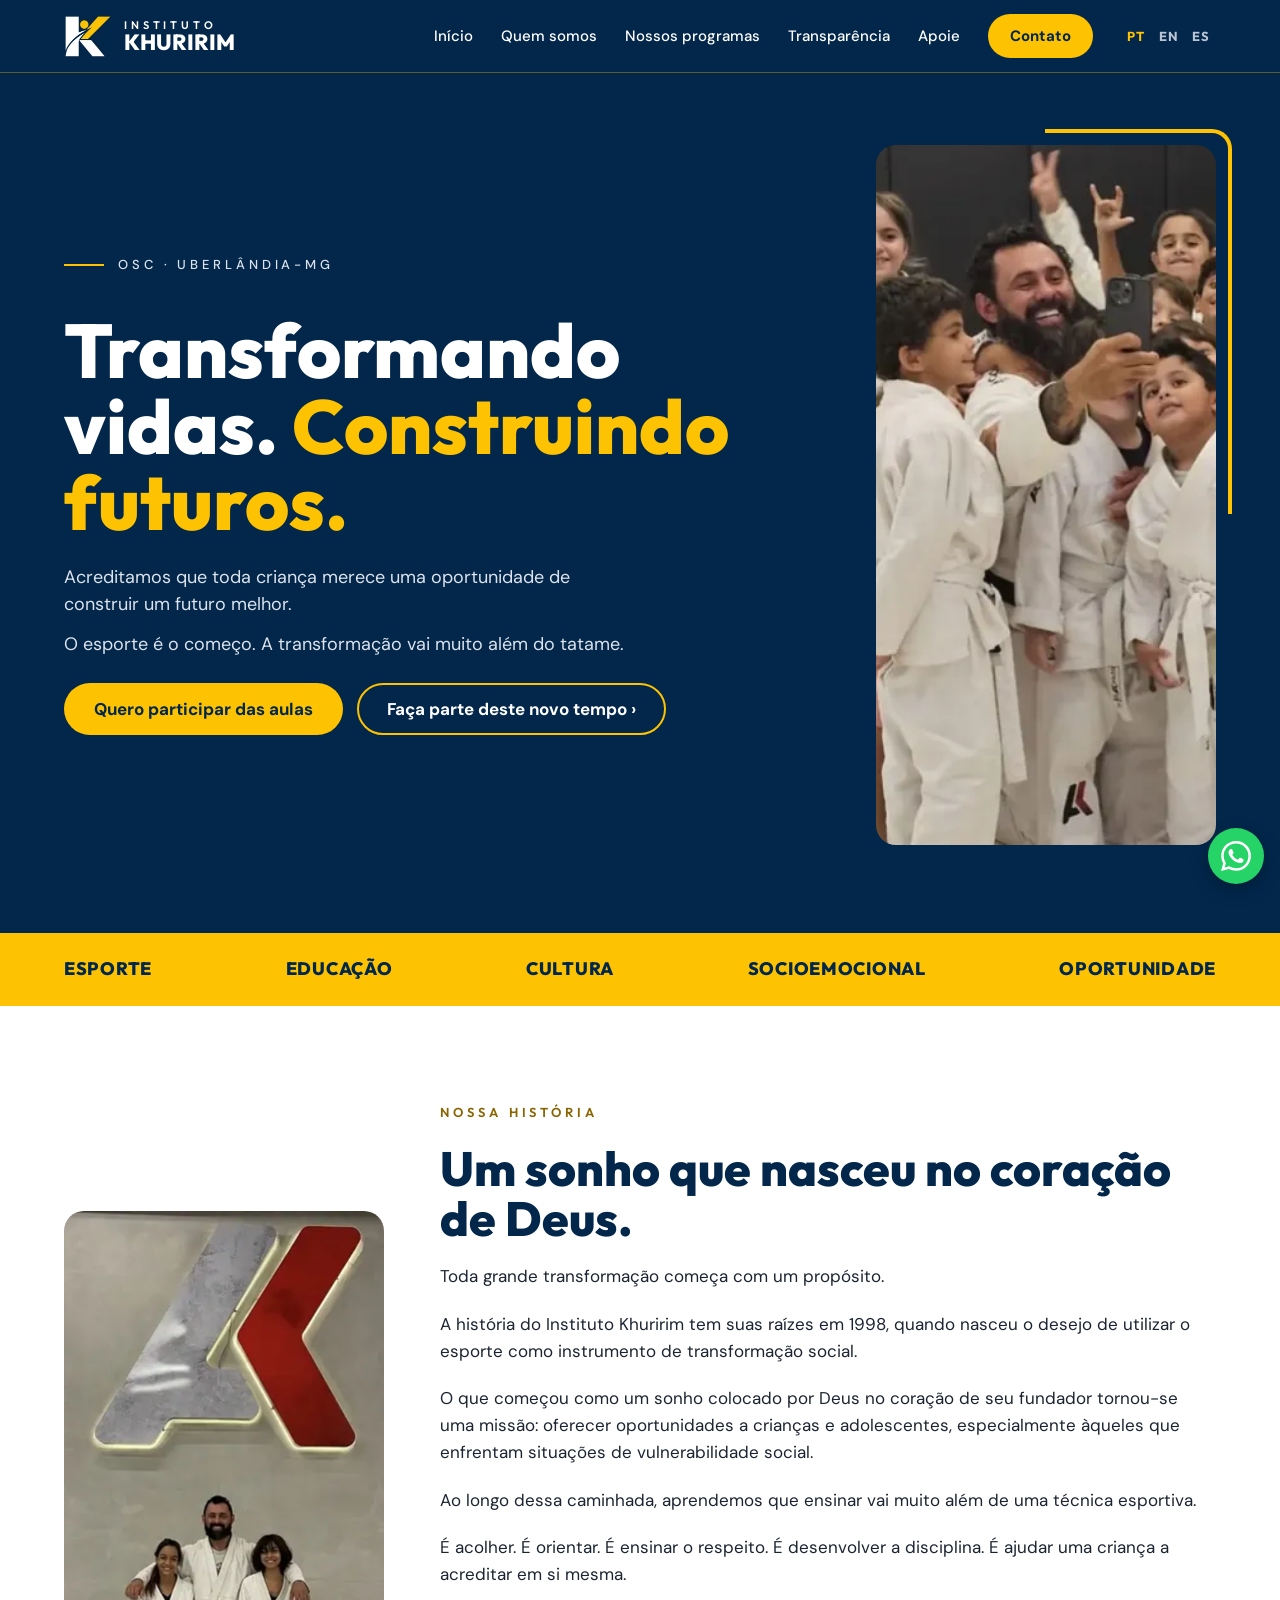
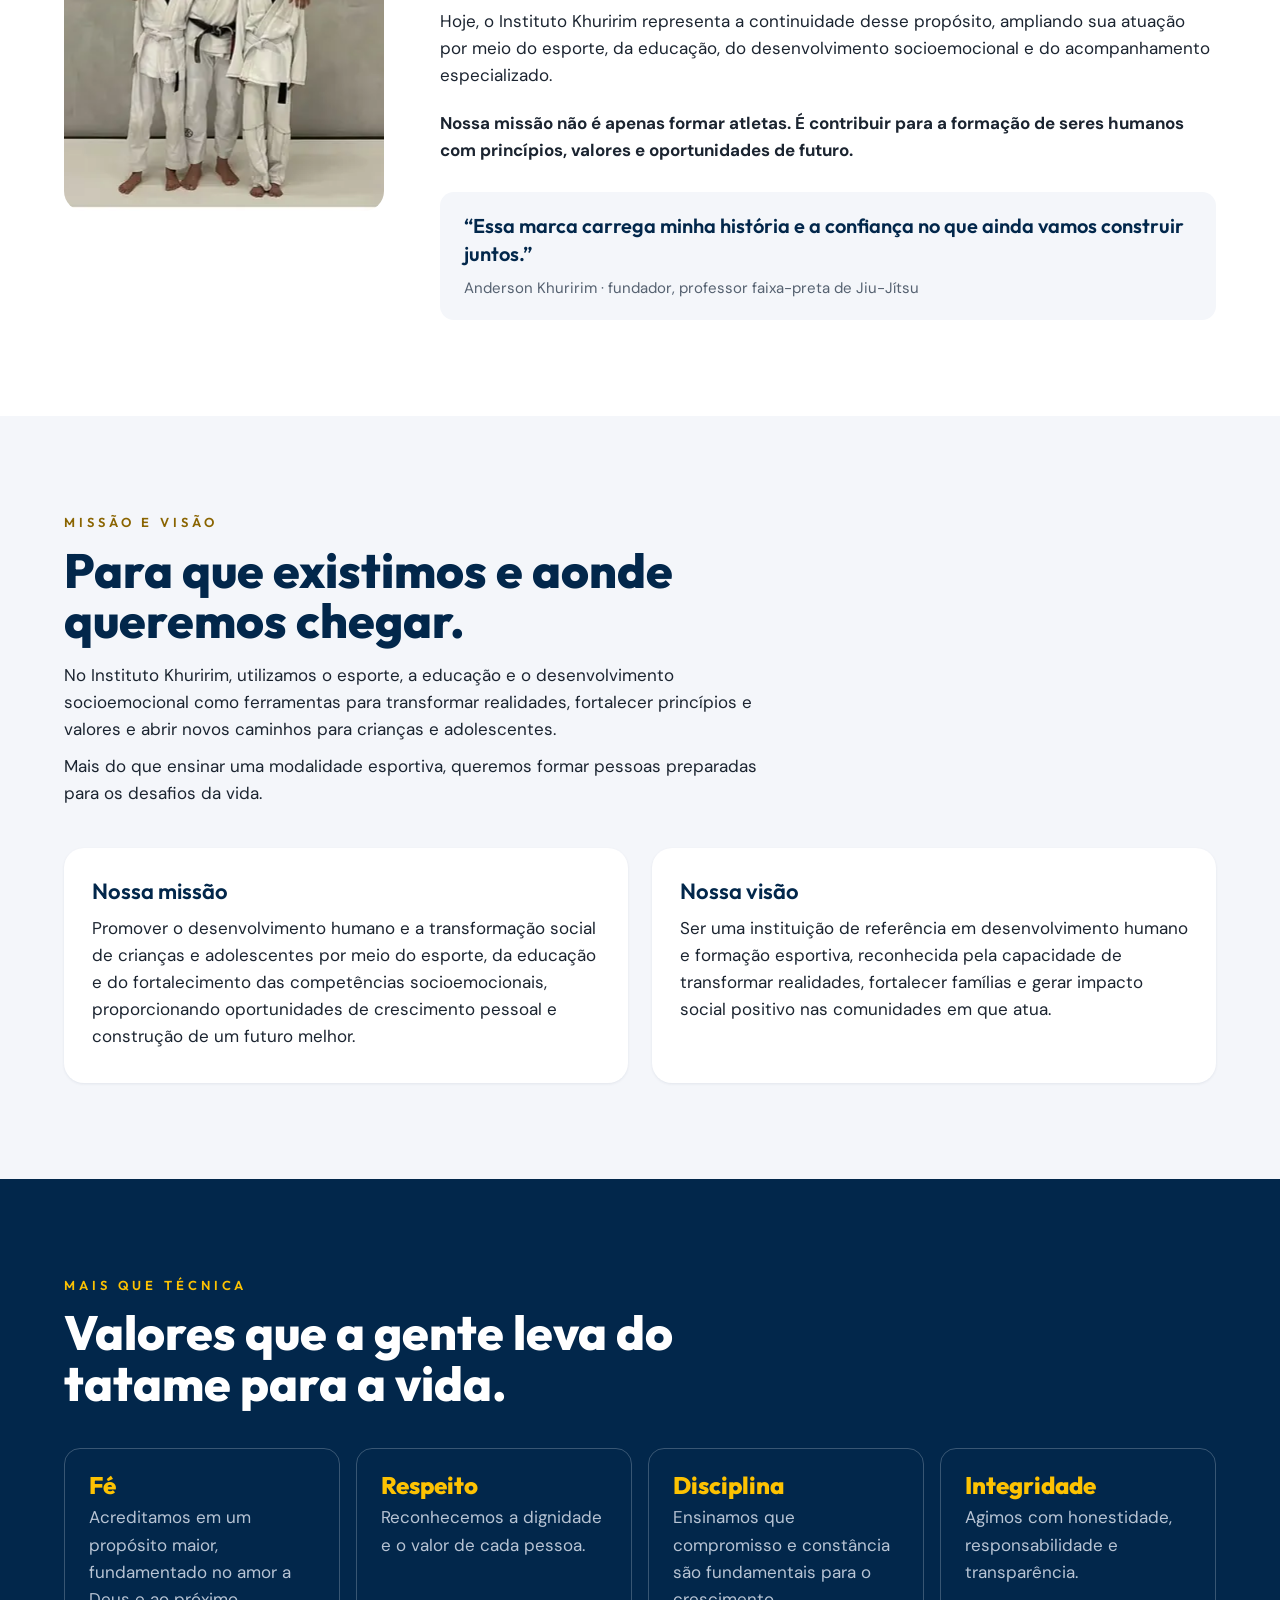
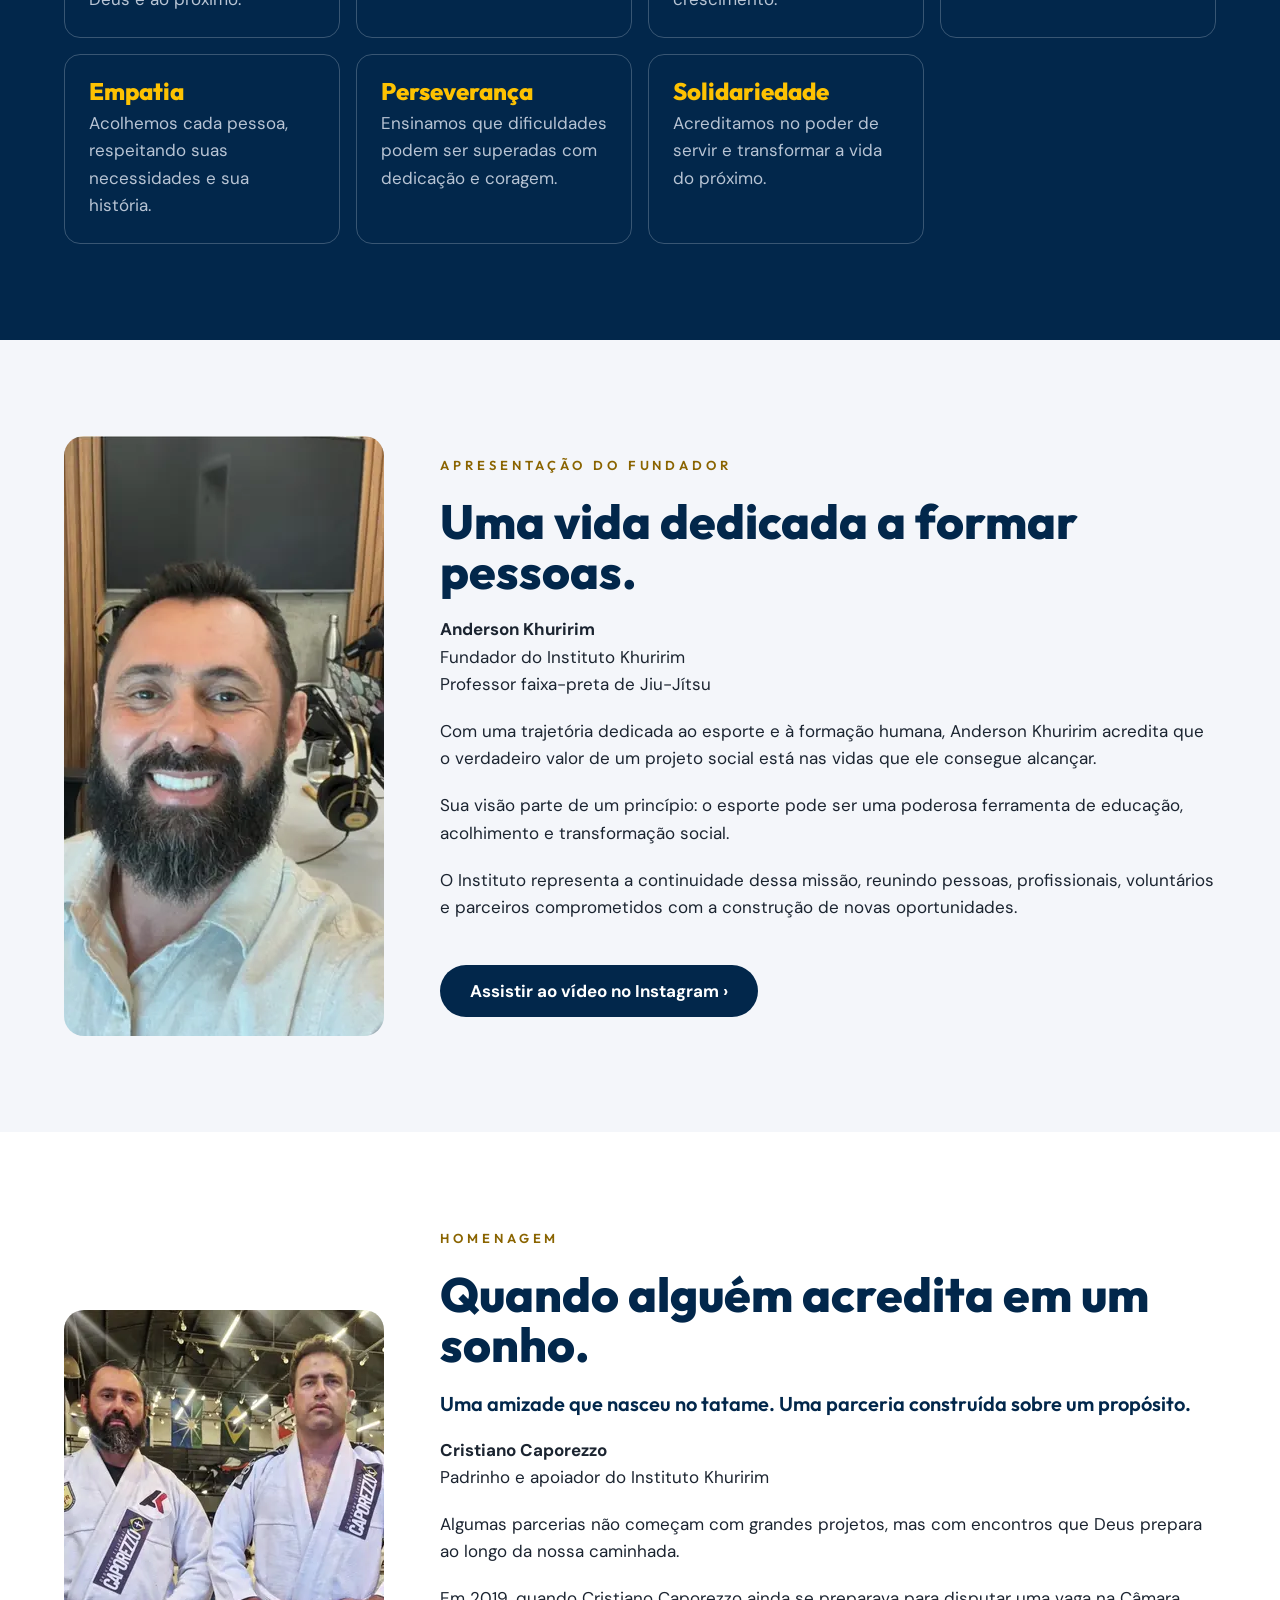
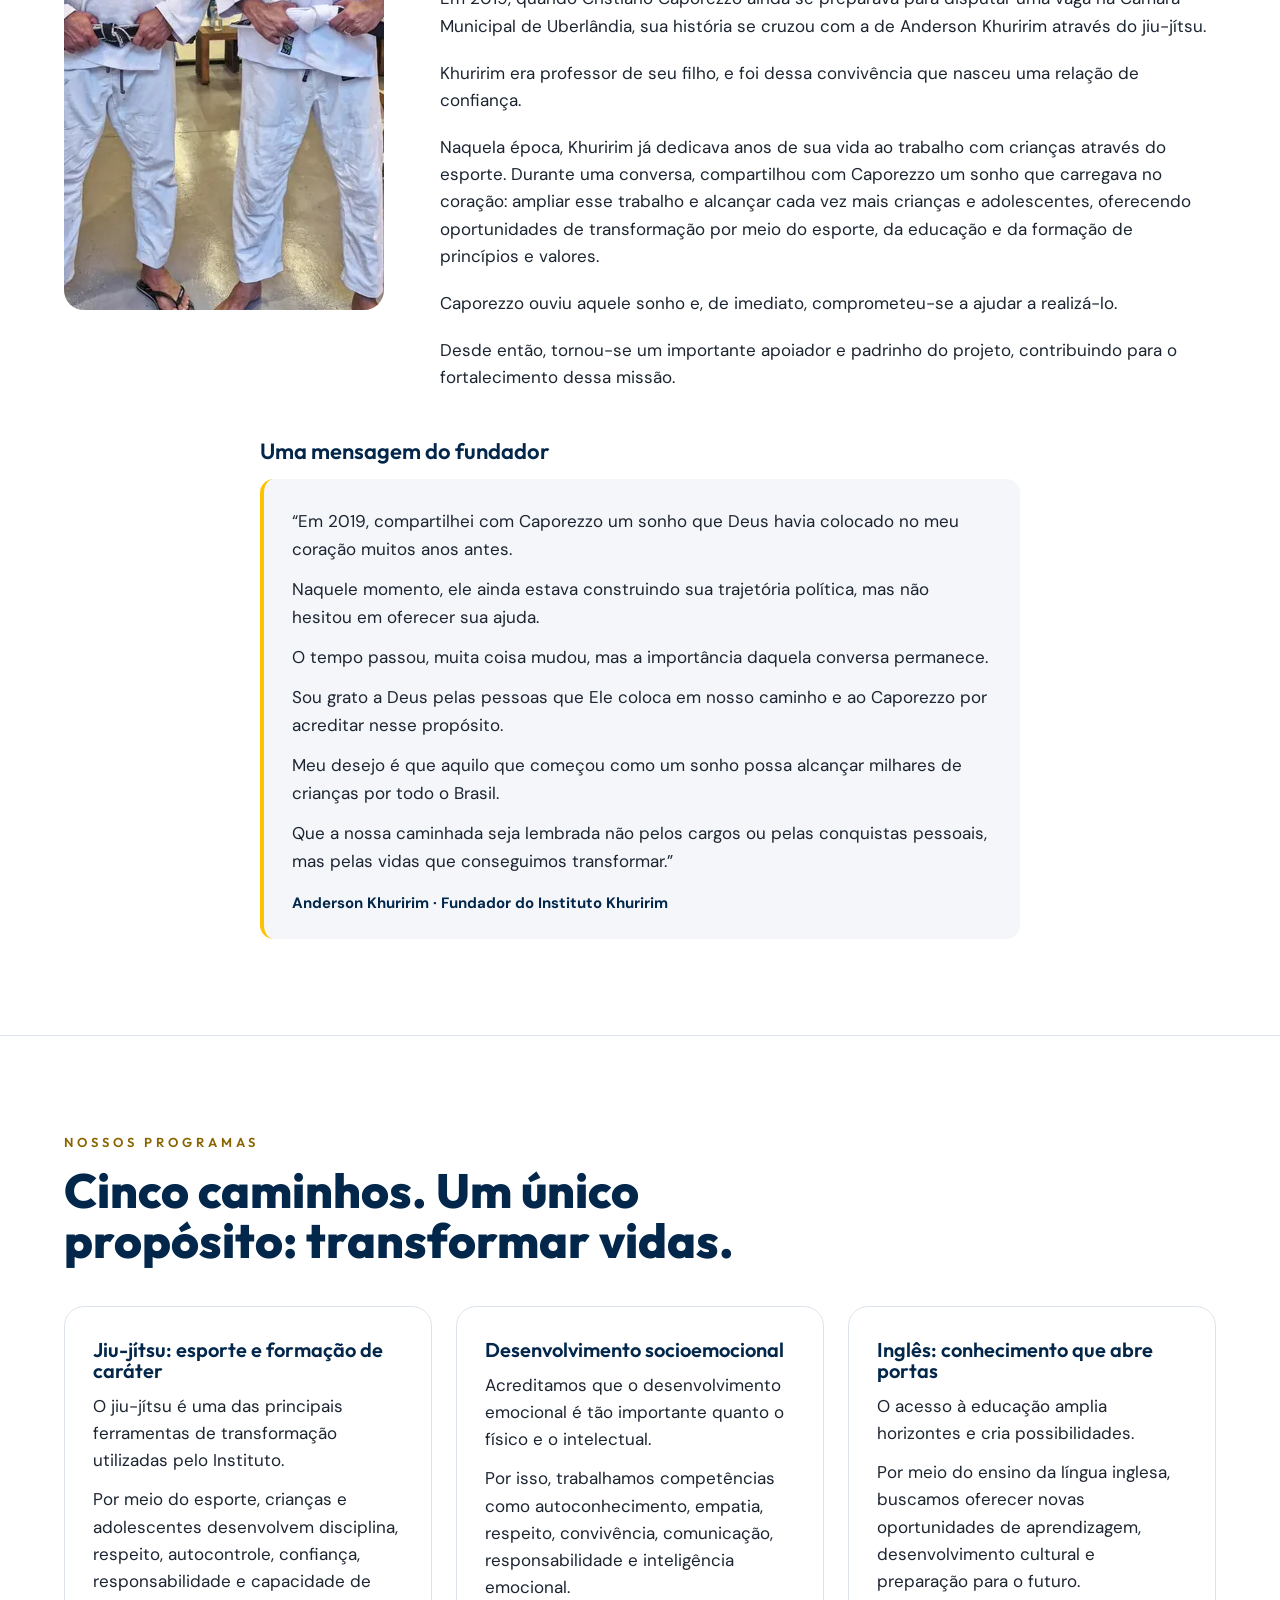
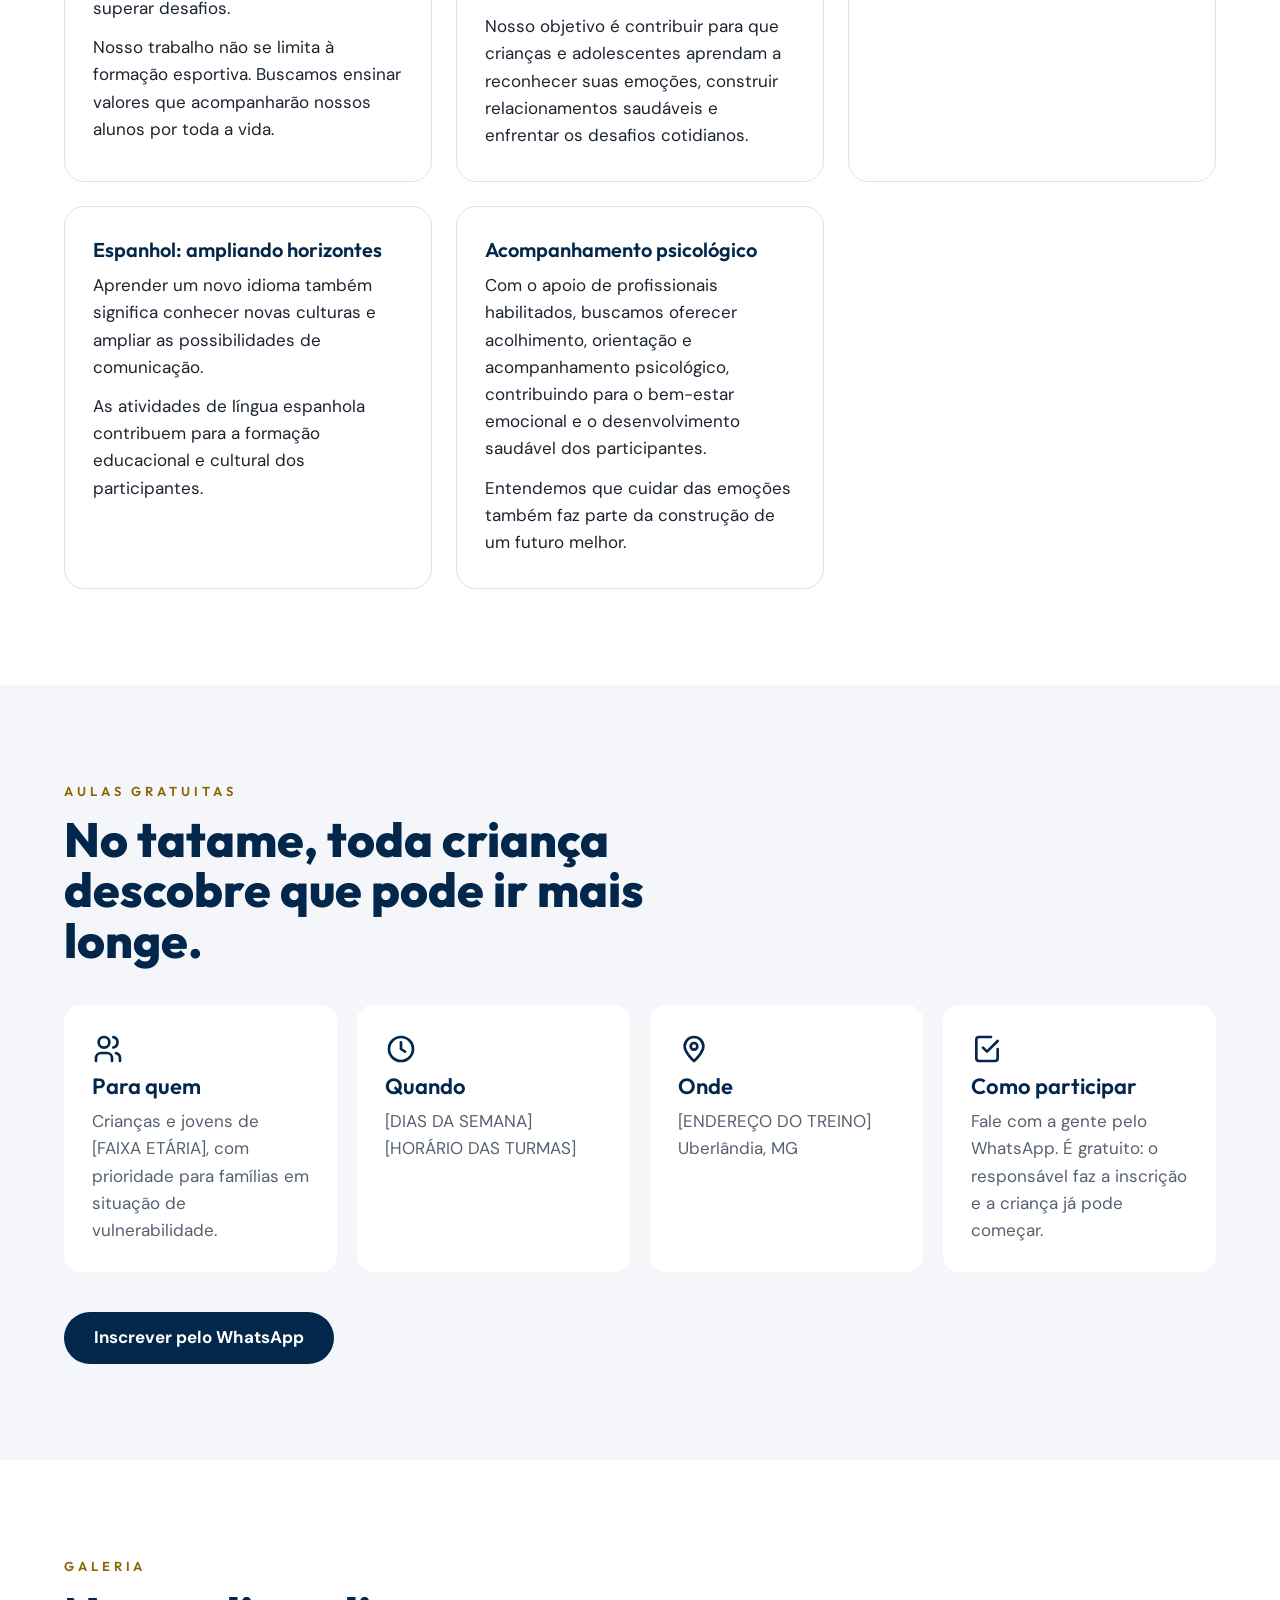
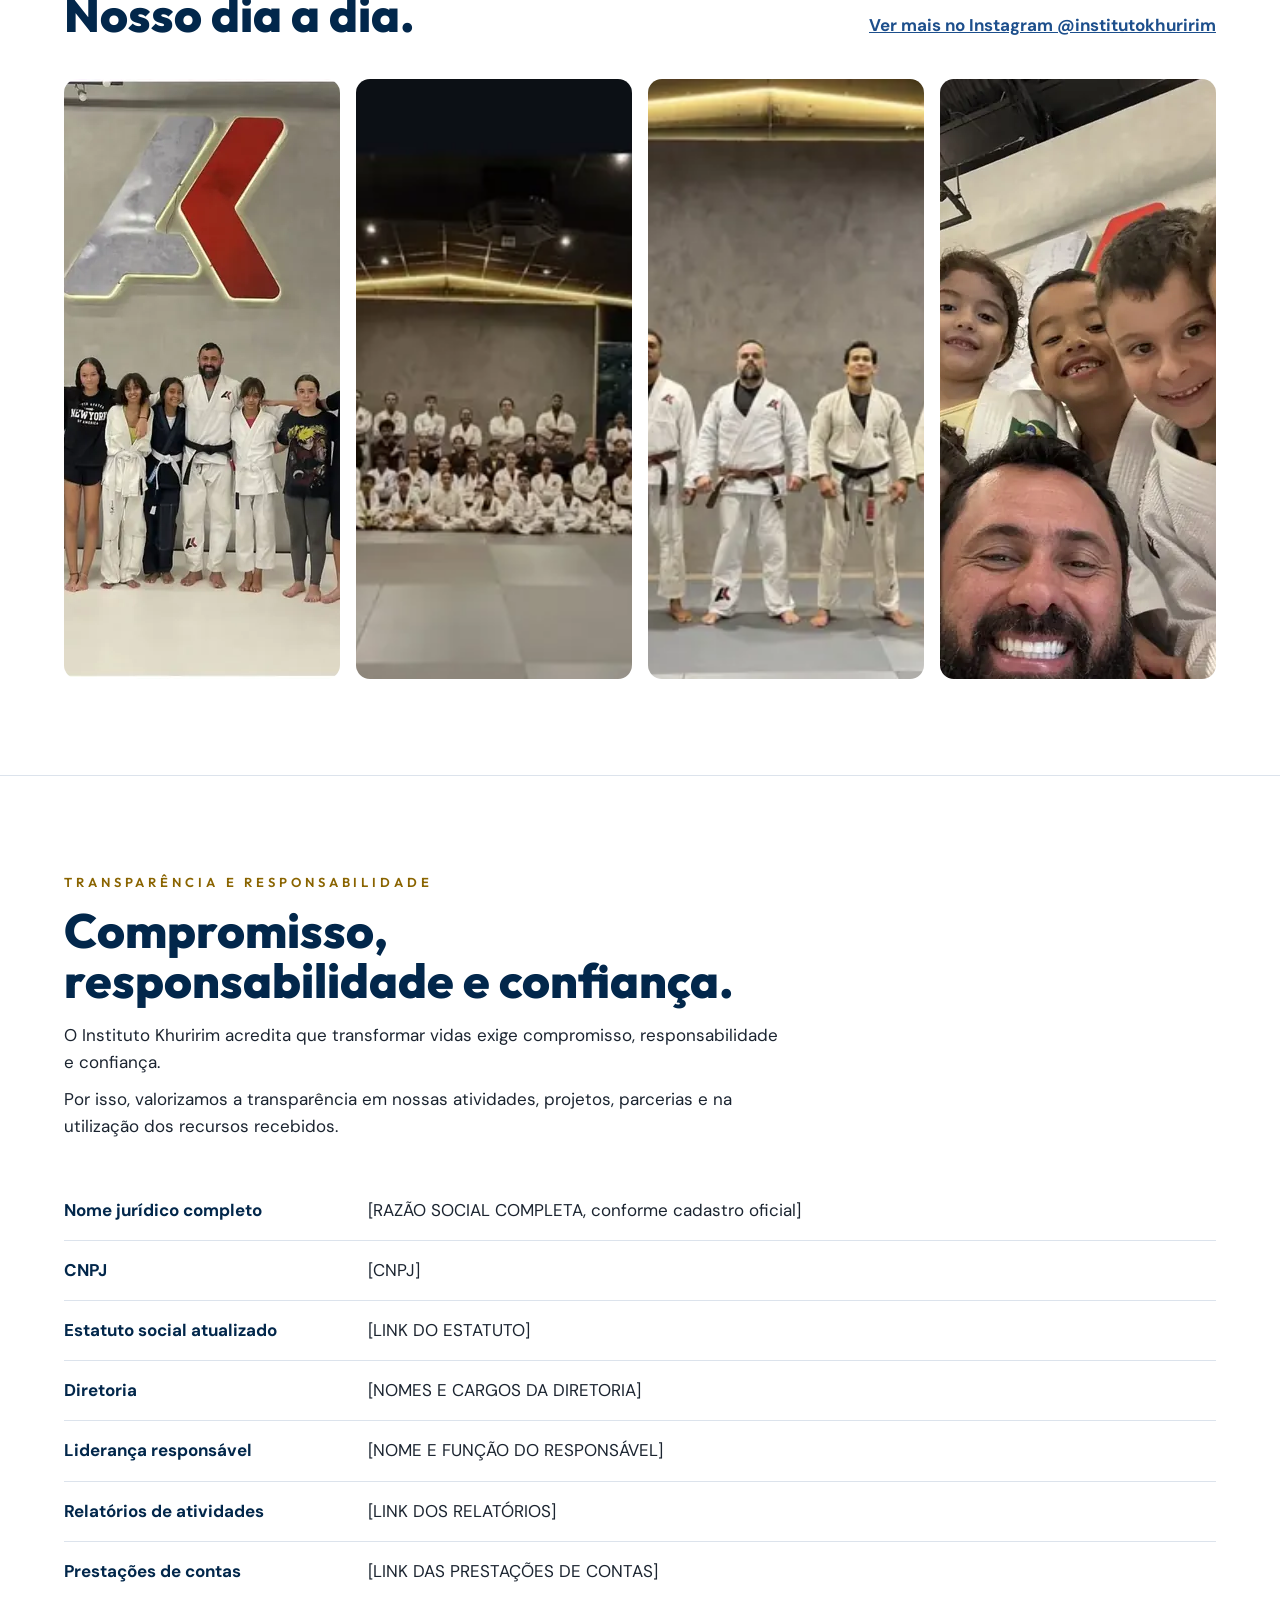
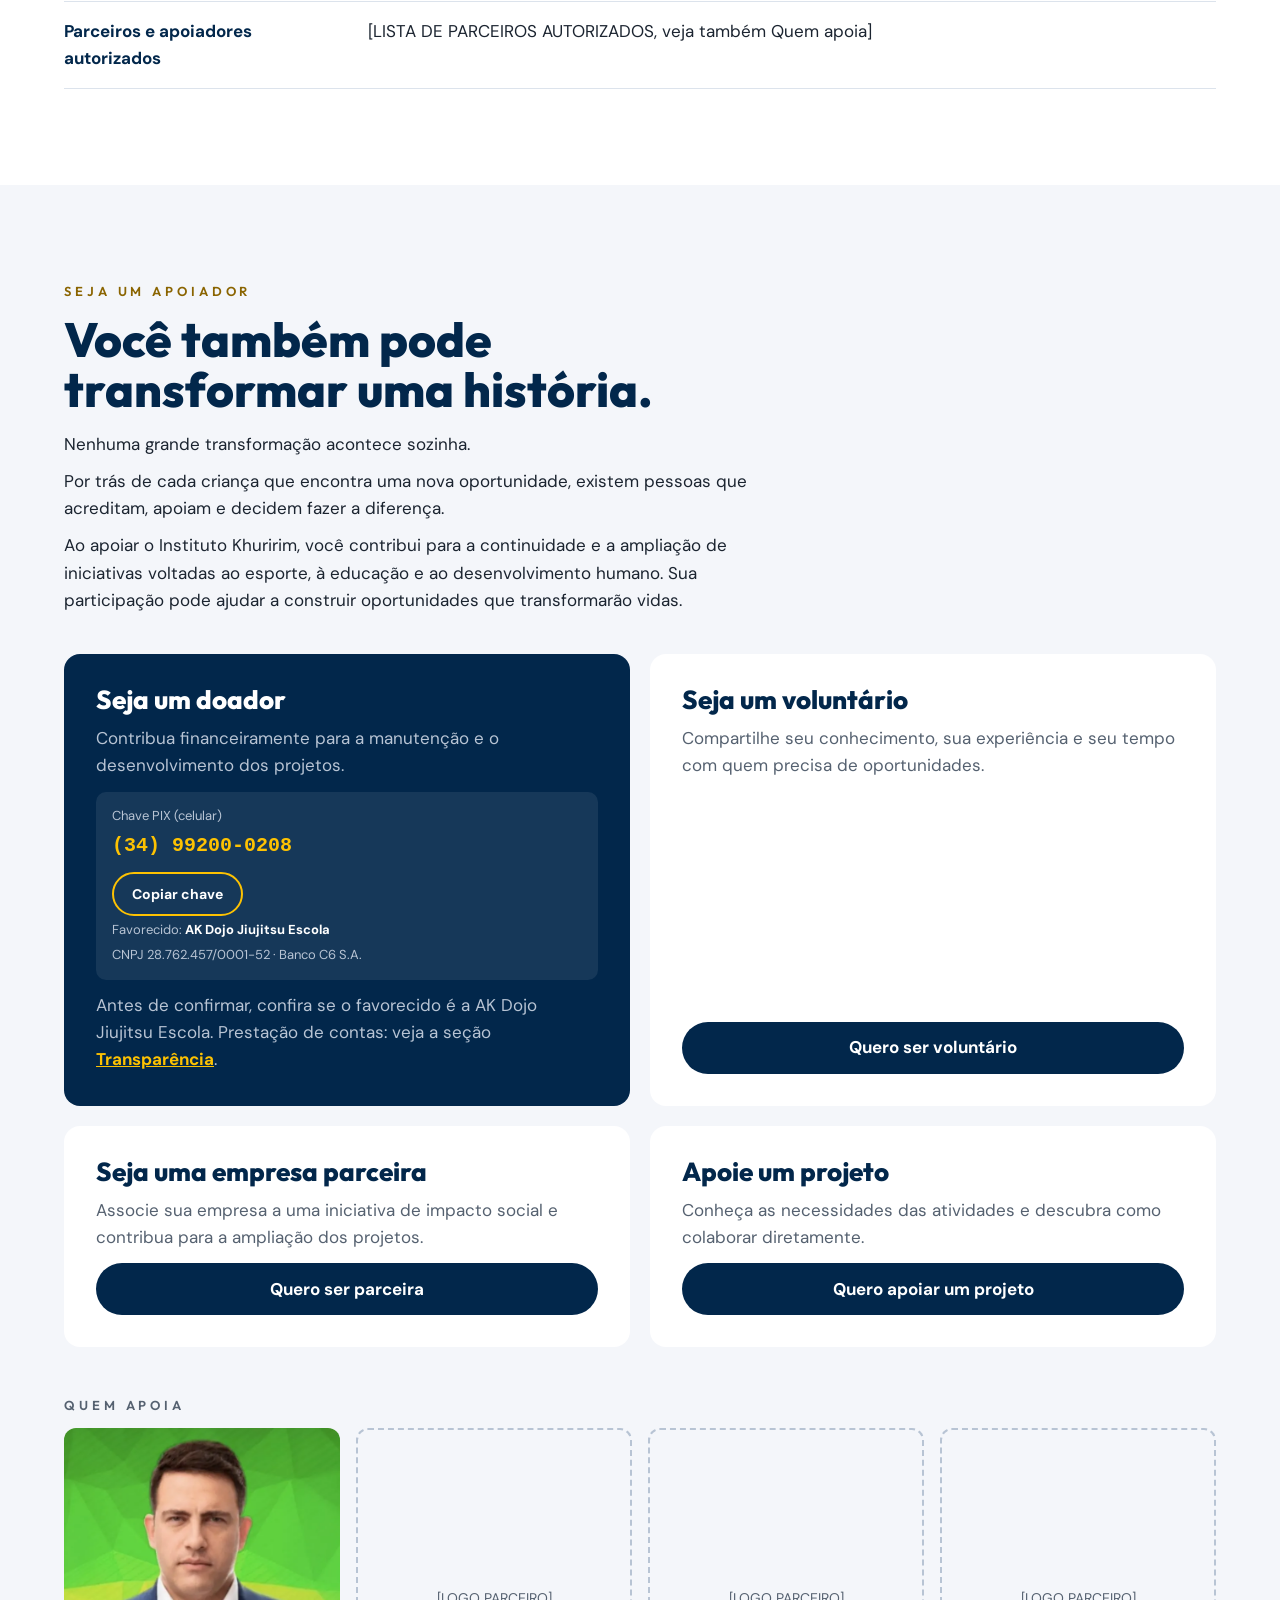
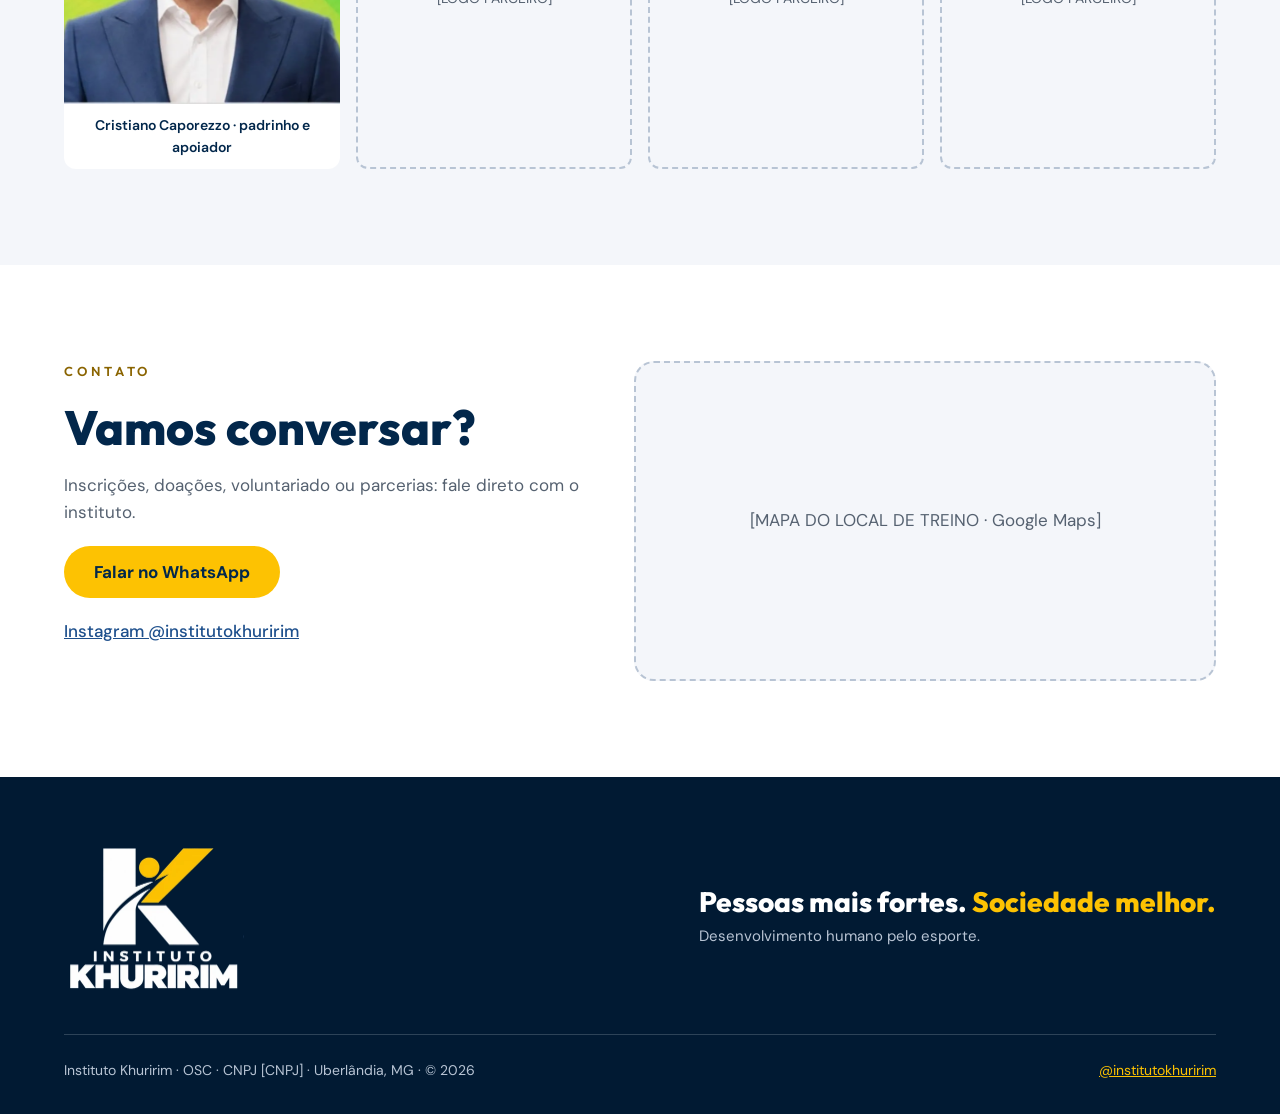
==== commit 96a19d3b: "Adiciona versões em inglês e espanhol com seletor de idioma Pedido do Anderson: o site ganha /en/ e " ====
--- a/instituto-khuririm-site/index.html
+++ b/instituto-khuririm-site/index.html
@@ -7,11 +7,17 @@
   <meta name="description" content="OSC de Uberlândia-MG que usa o esporte, a educação e o desenvolvimento socioemocional para transformar a vida de crianças e adolescentes.">
   <meta name="theme-color" content="#02274B">
   <link rel="canonical" href="https://institutokhuririm.com.br/">
+  <link rel="alternate" hreflang="pt-BR" href="https://institutokhuririm.com.br/">
+  <link rel="alternate" hreflang="en" href="https://institutokhuririm.com.br/en/">
+  <link rel="alternate" hreflang="es" href="https://institutokhuririm.com.br/es/">
+  <link rel="alternate" hreflang="x-default" href="https://institutokhuririm.com.br/">
 
   <!-- Compartilhamento (WhatsApp, Instagram, Facebook, LinkedIn, X) -->
   <meta property="og:type" content="website">
   <meta property="og:site_name" content="Instituto Khuririm">
   <meta property="og:locale" content="pt_BR">
+  <meta property="og:locale:alternate" content="en_US">
+  <meta property="og:locale:alternate" content="es_ES">
   <meta property="og:url" content="https://institutokhuririm.com.br/">
   <meta property="og:title" content="Instituto Khuririm · Transformando vidas. Construindo futuros.">
   <meta property="og:description" content="Esporte, educação e desenvolvimento socioemocional para crianças e adolescentes em Uberlândia-MG.">
@@ -60,6 +66,11 @@
         <a href="#transparencia">Transparência</a>
         <a href="#apoie">Apoie</a>
         <a href="#contato" class="btn btn-yellow btn-sm">Contato</a>
+        <div class="lang" role="group" aria-label="Idioma">
+          <a href="/" hreflang="pt-BR" lang="pt-BR" aria-label="PT, Português" aria-current="page">PT</a>
+          <a href="/en/" hreflang="en" lang="en" aria-label="EN, English">EN</a>
+          <a href="/es/" hreflang="es" lang="es" aria-label="ES, Español">ES</a>
+        </div>
       </nav>
     </div>
   </header>
--- a/instituto-khuririm-site/assets/css/style.css
+++ b/instituto-khuririm-site/assets/css/style.css
@@ -104,6 +104,13 @@
   background: var(--amarelo); transform: scaleX(0); transition: transform .2s;
 }
 .nav a:not(.btn):hover::after { transform: scaleX(1); }
+
+/* Seletor de idioma (PT · EN · ES) */
+.lang { display: flex; align-items: center; gap: 2px; font-family: var(--f-titulo); font-size: 13px; font-weight: 700; letter-spacing: .06em; }
+.nav .lang a { padding: 8px 6px; color: var(--azul-gelo); }
+.nav .lang a:hover, .nav .lang a[aria-current] { color: var(--amarelo); }
+.nav .lang a::after { display: none; }
+@media (min-width: 861px) and (max-width: 1120px) { .nav { gap: 18px; font-size: 14px; } }
 
 .menu-toggle {
   display: none; width: 48px; height: 48px; border: 0; background: transparent; cursor: pointer;
@@ -279,6 +286,8 @@
   .nav.is-open { display: flex; }
   .nav a:not(.btn) { padding: 14px 0; border-bottom: 1px solid rgba(220,227,236,.12); }
   .nav .btn { margin-top: 16px; }
+  .nav .lang { justify-content: center; gap: 8px; margin-top: 12px; font-size: 15px; }
+  .nav .lang a { padding: 12px 14px; border-bottom: 0; }
   .section { padding: 72px 0; }
   .hero-inner { padding-top: 48px; padding-bottom: 64px; gap: 40px; }
   .pillars-list { justify-content: center; font-size: 15px; }
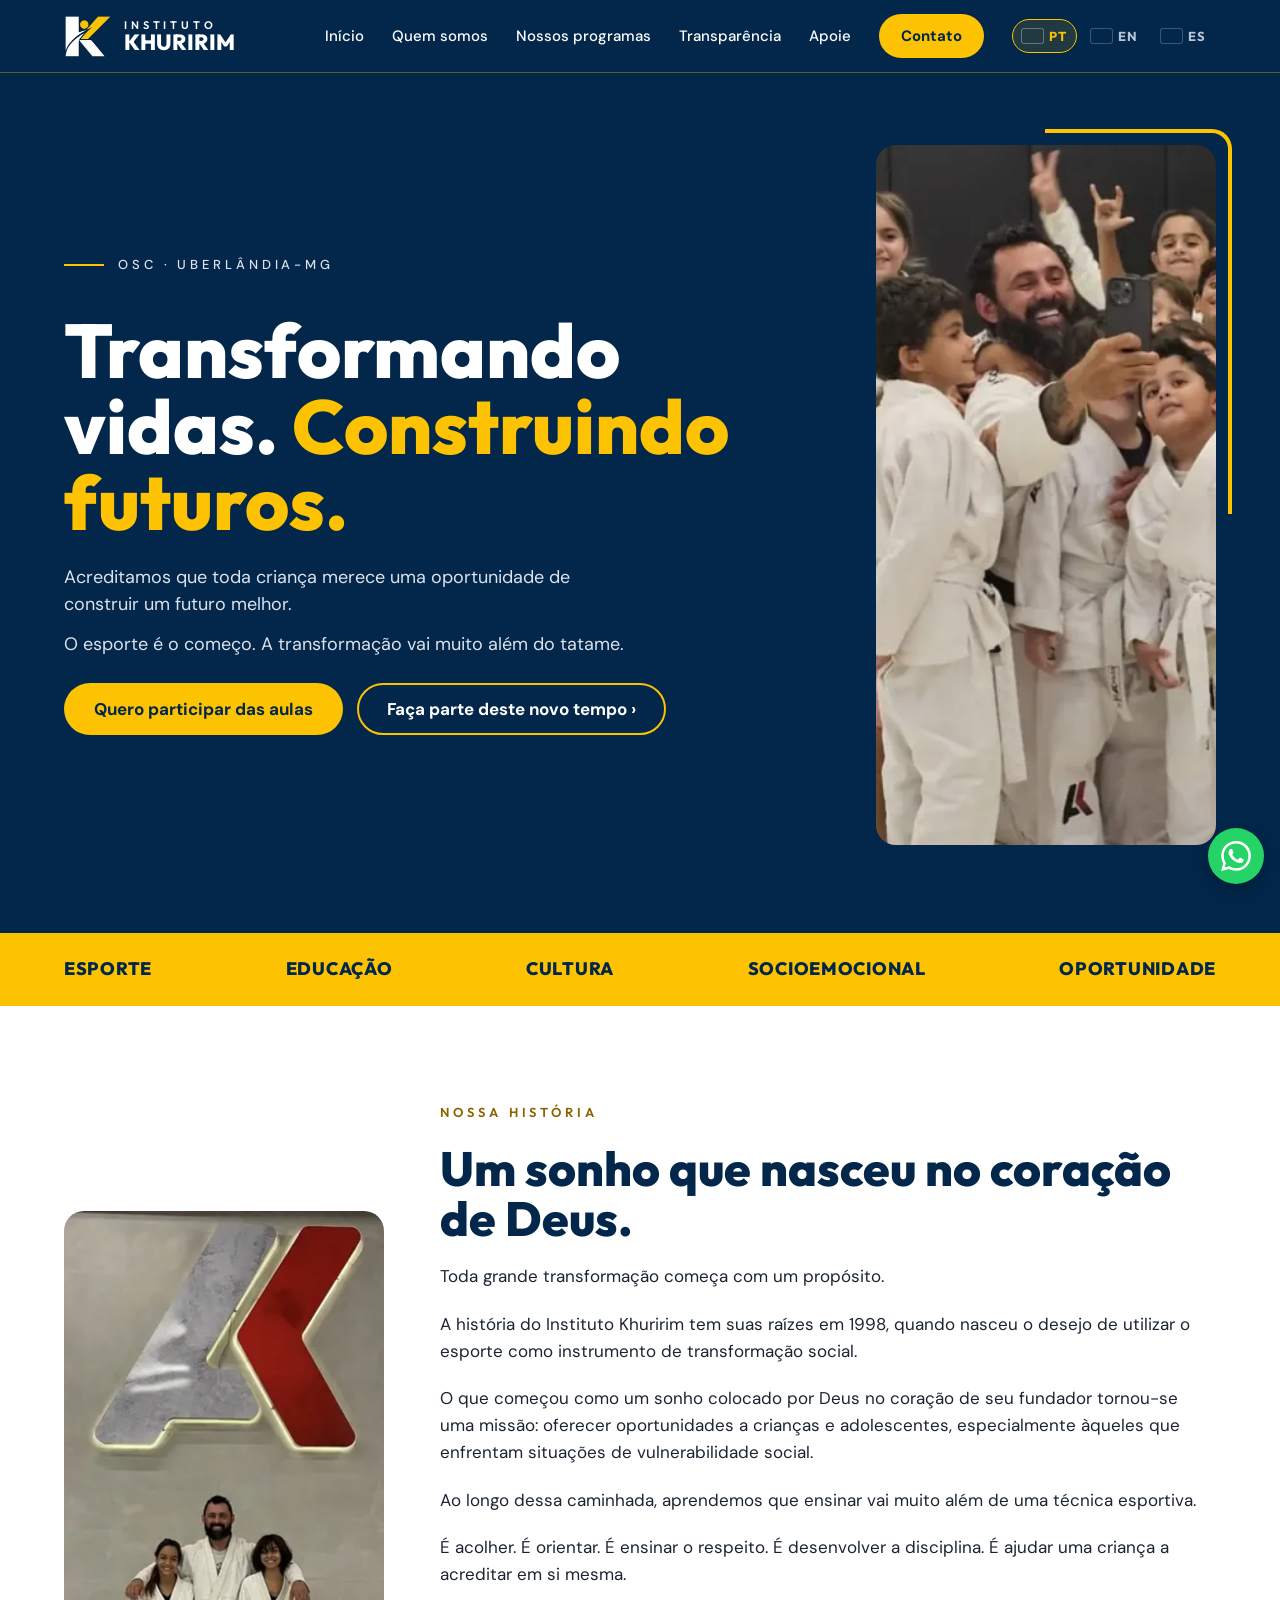
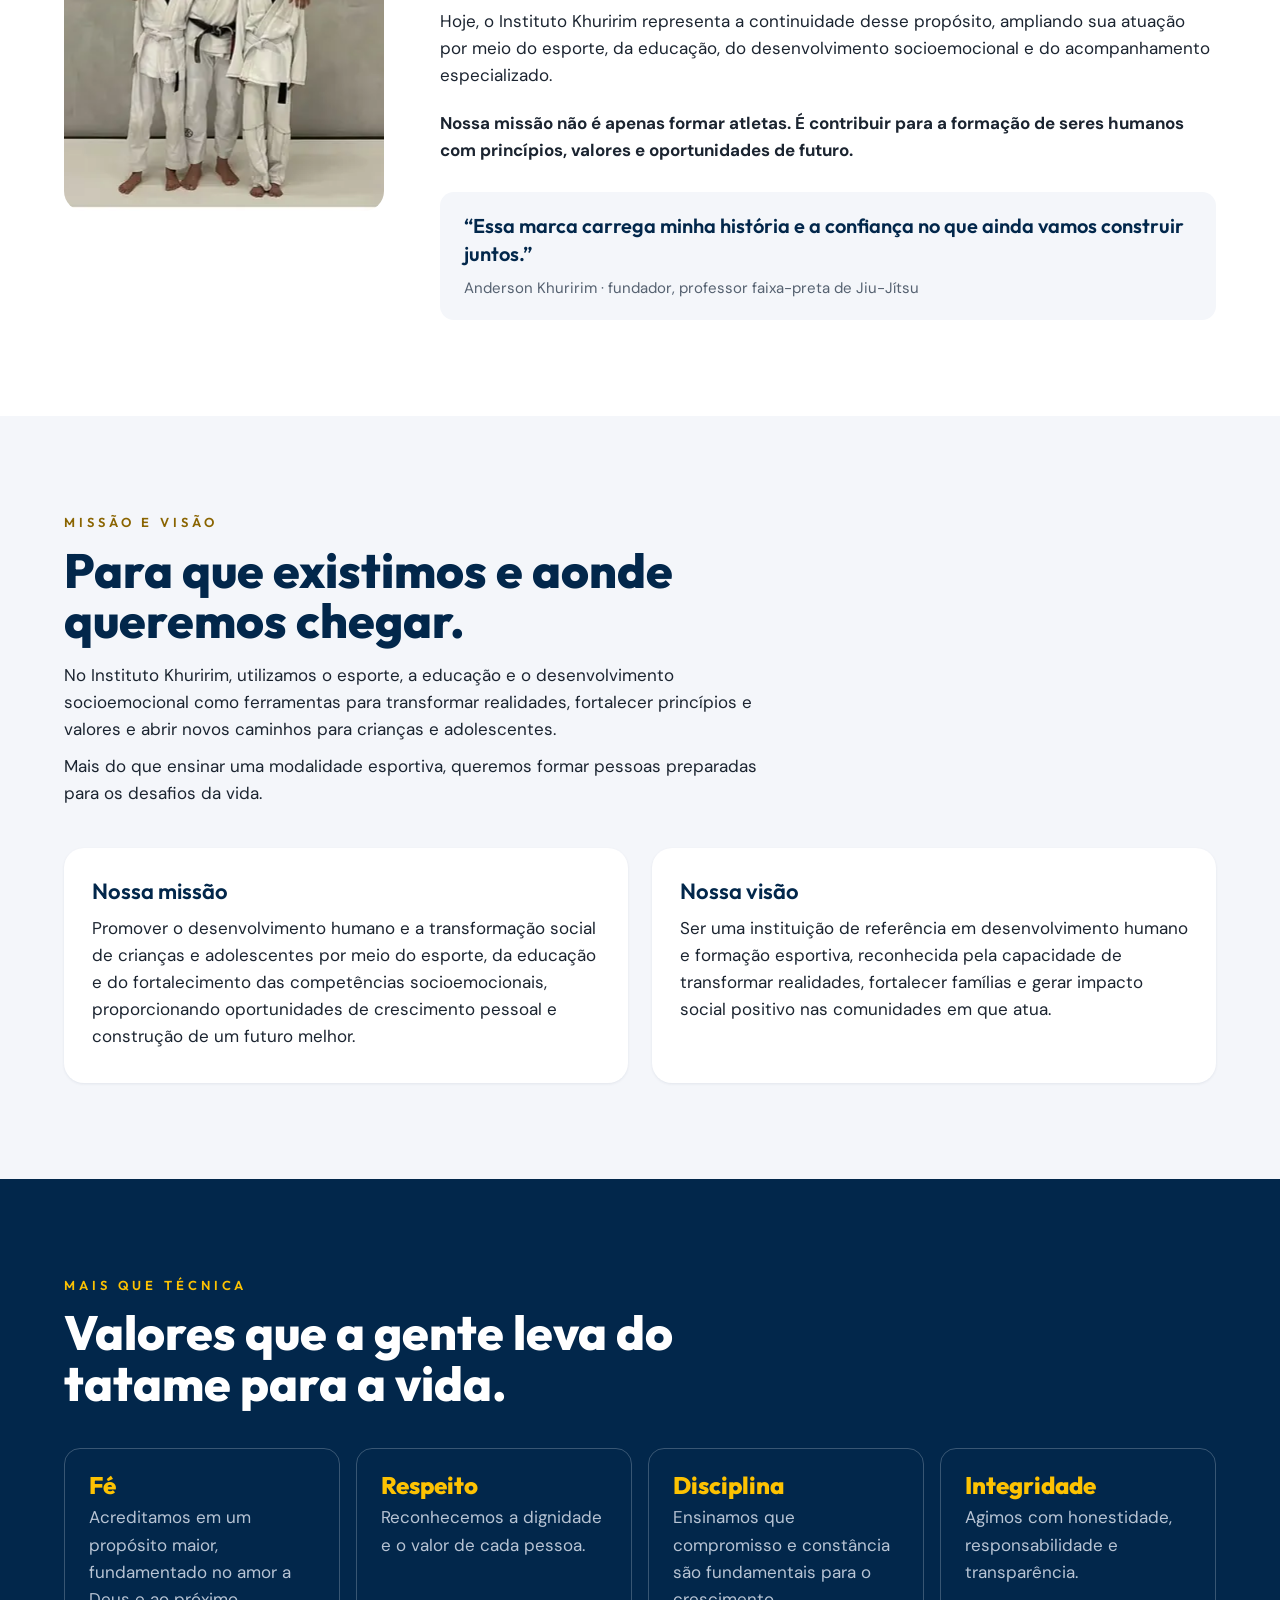
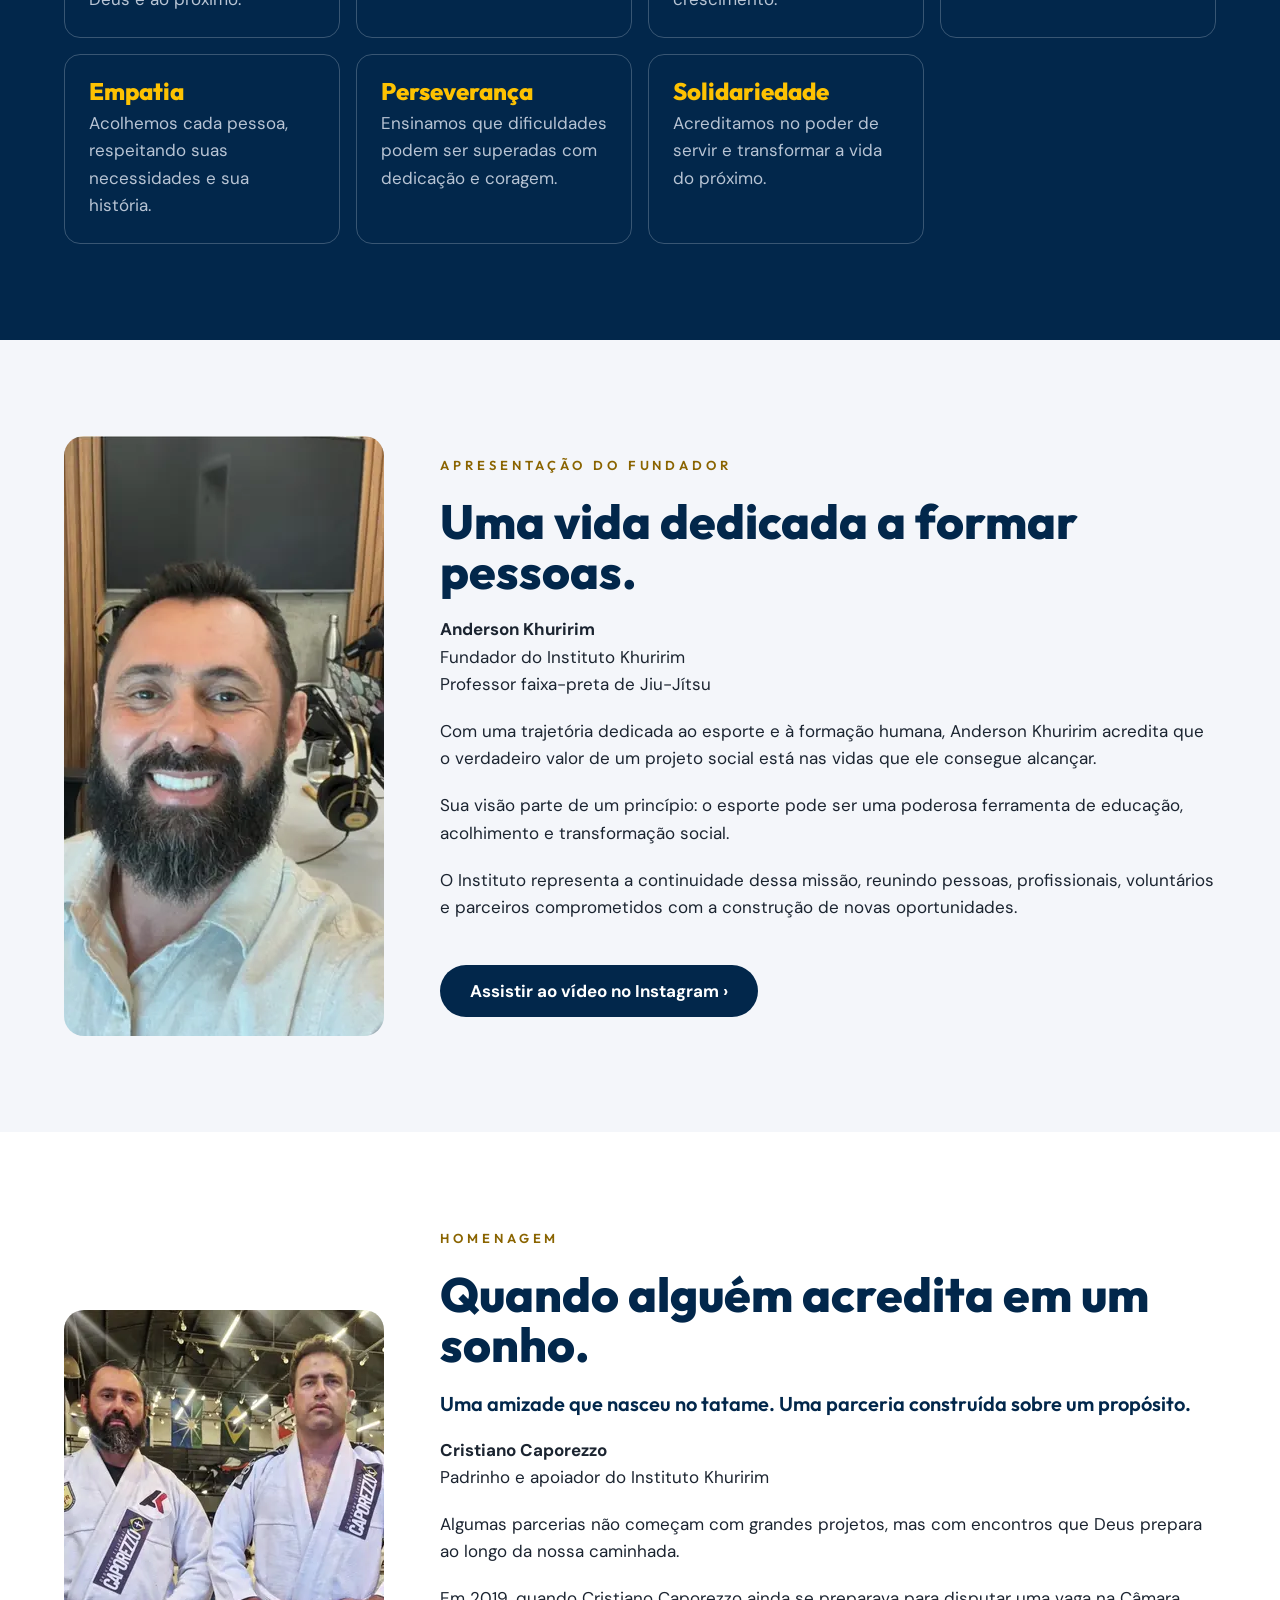
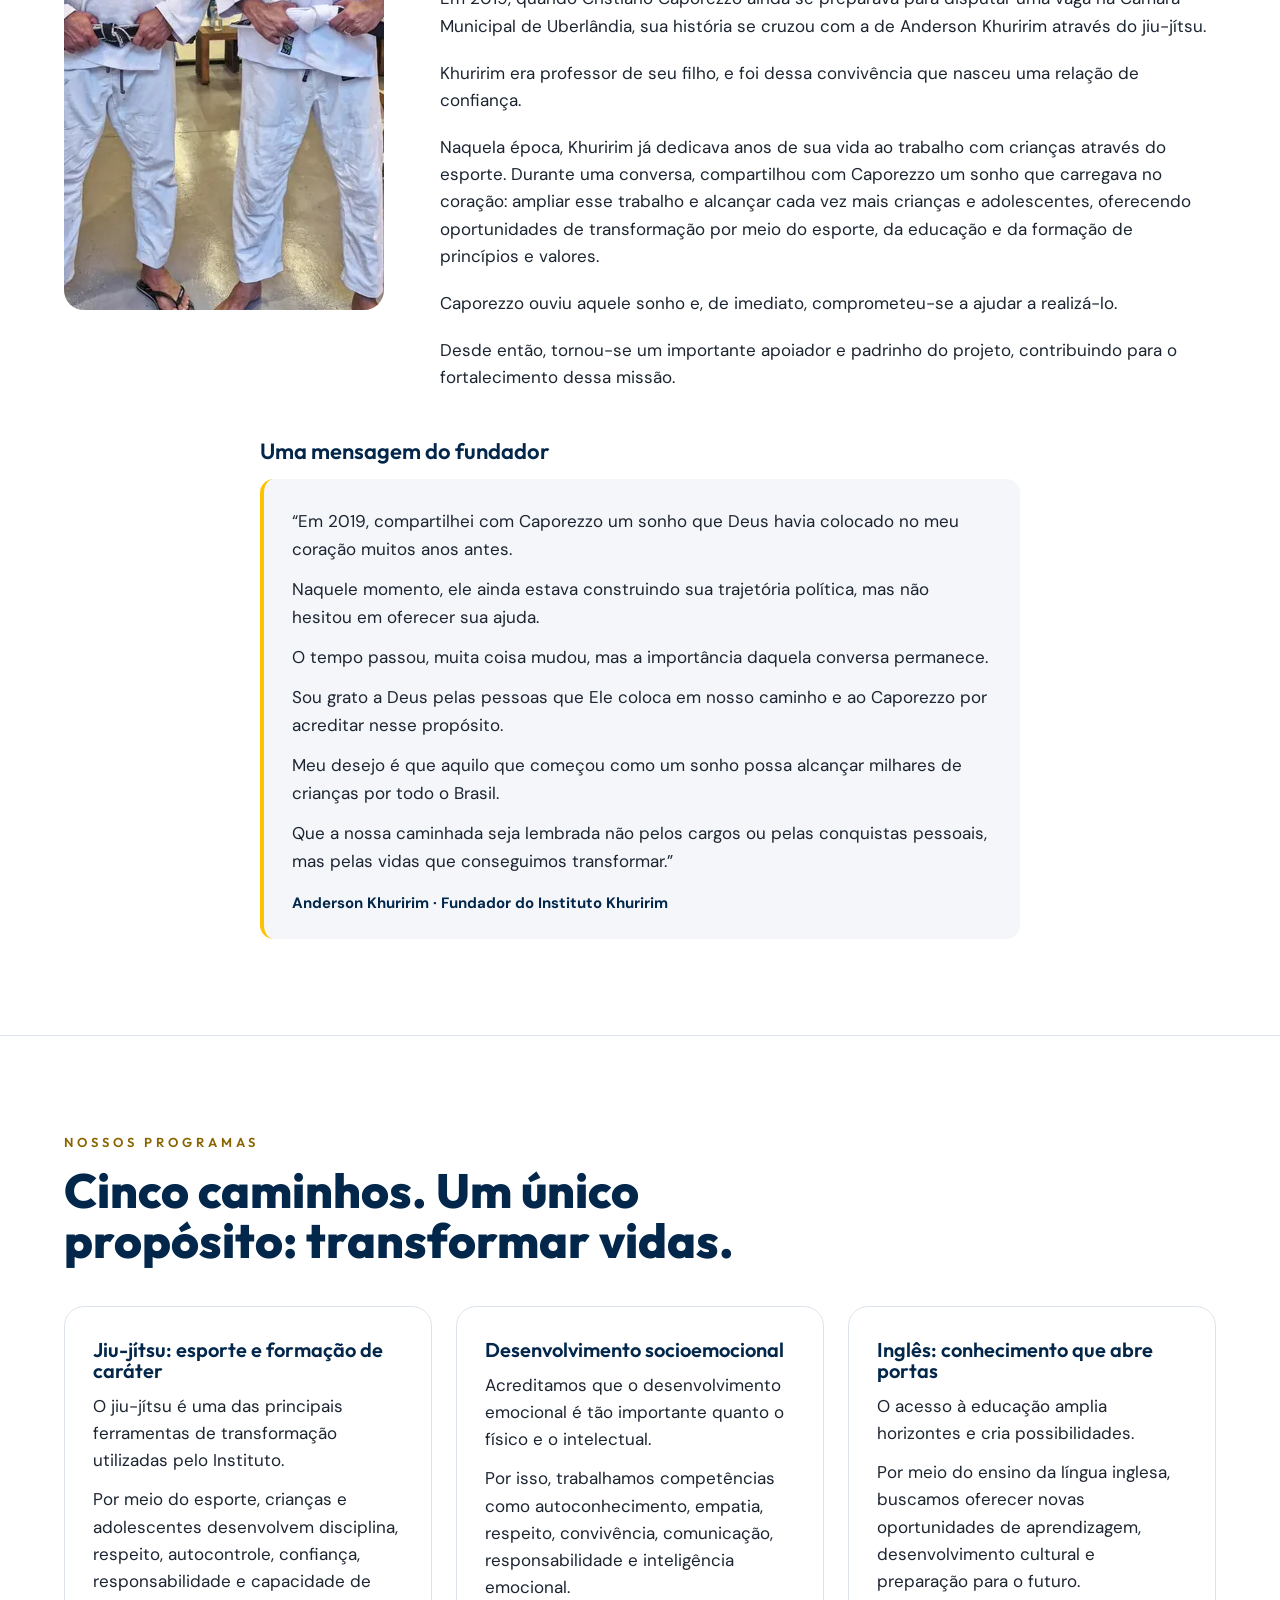
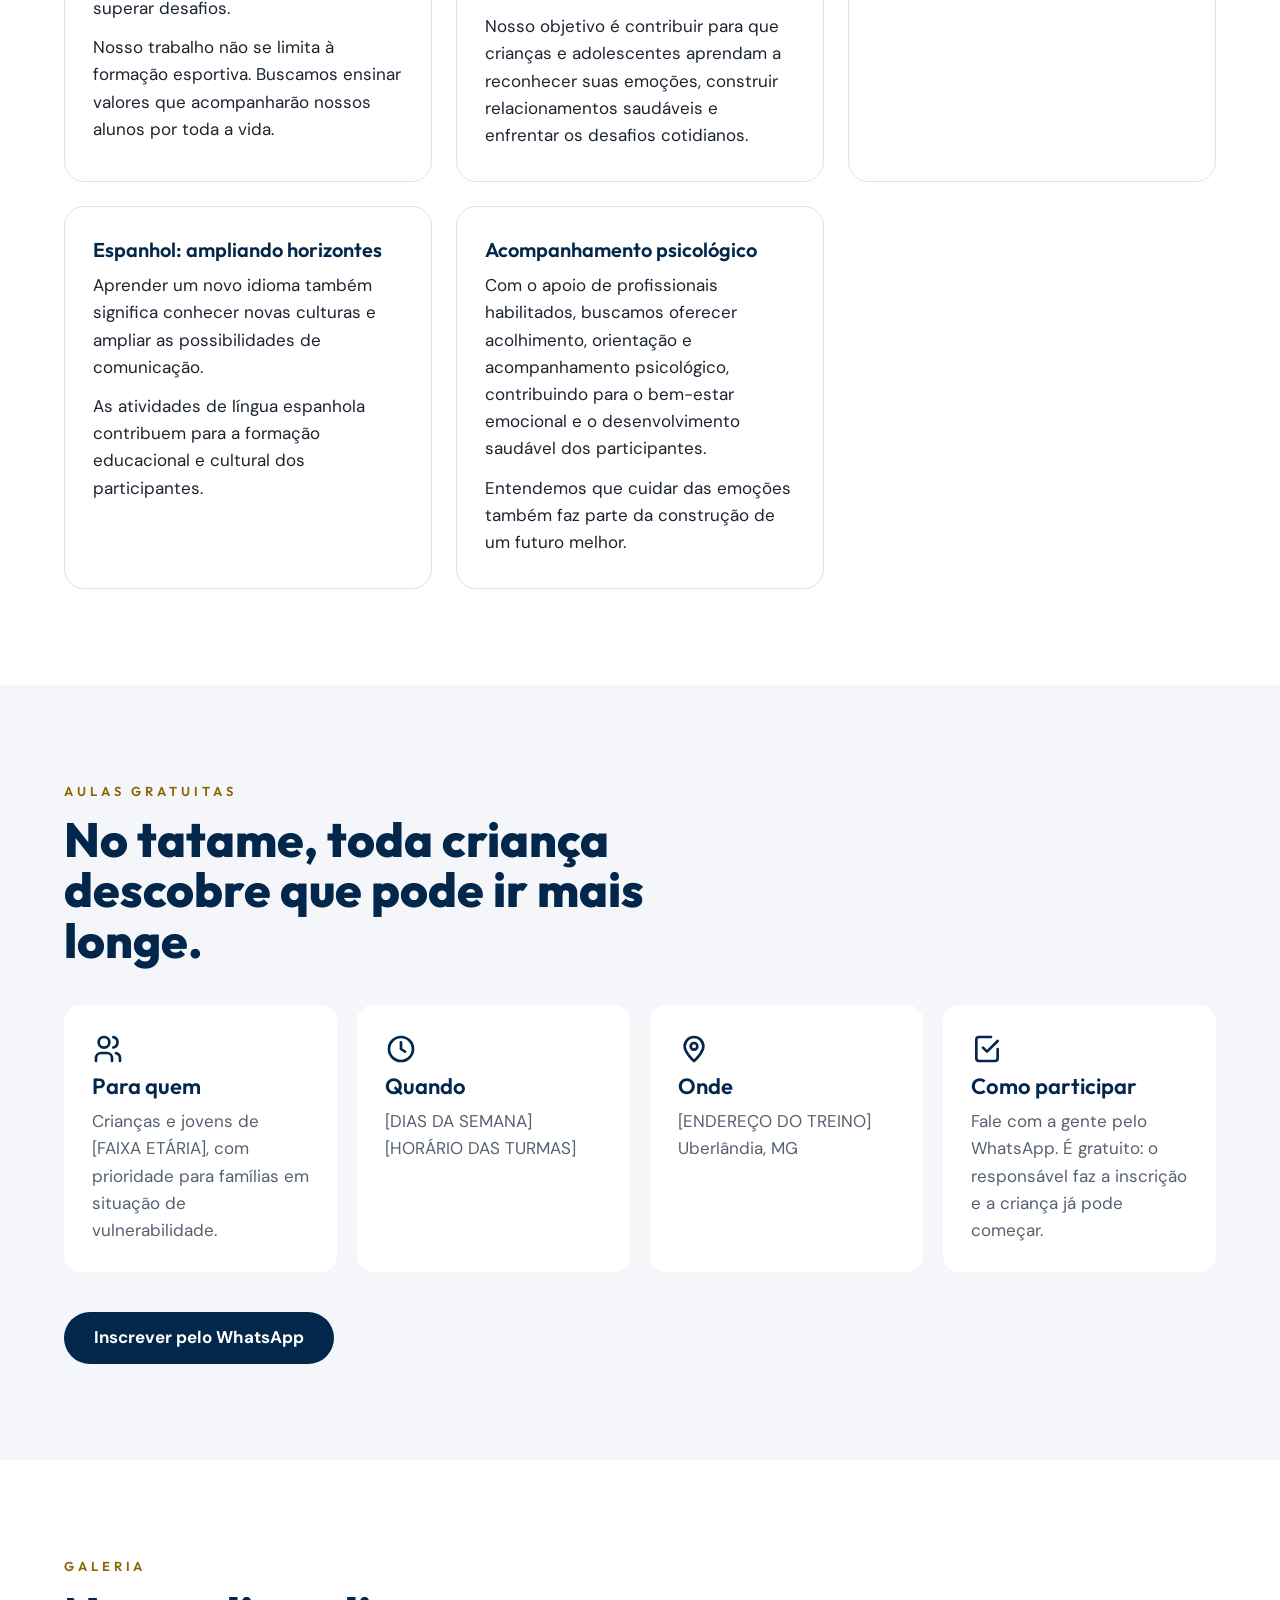
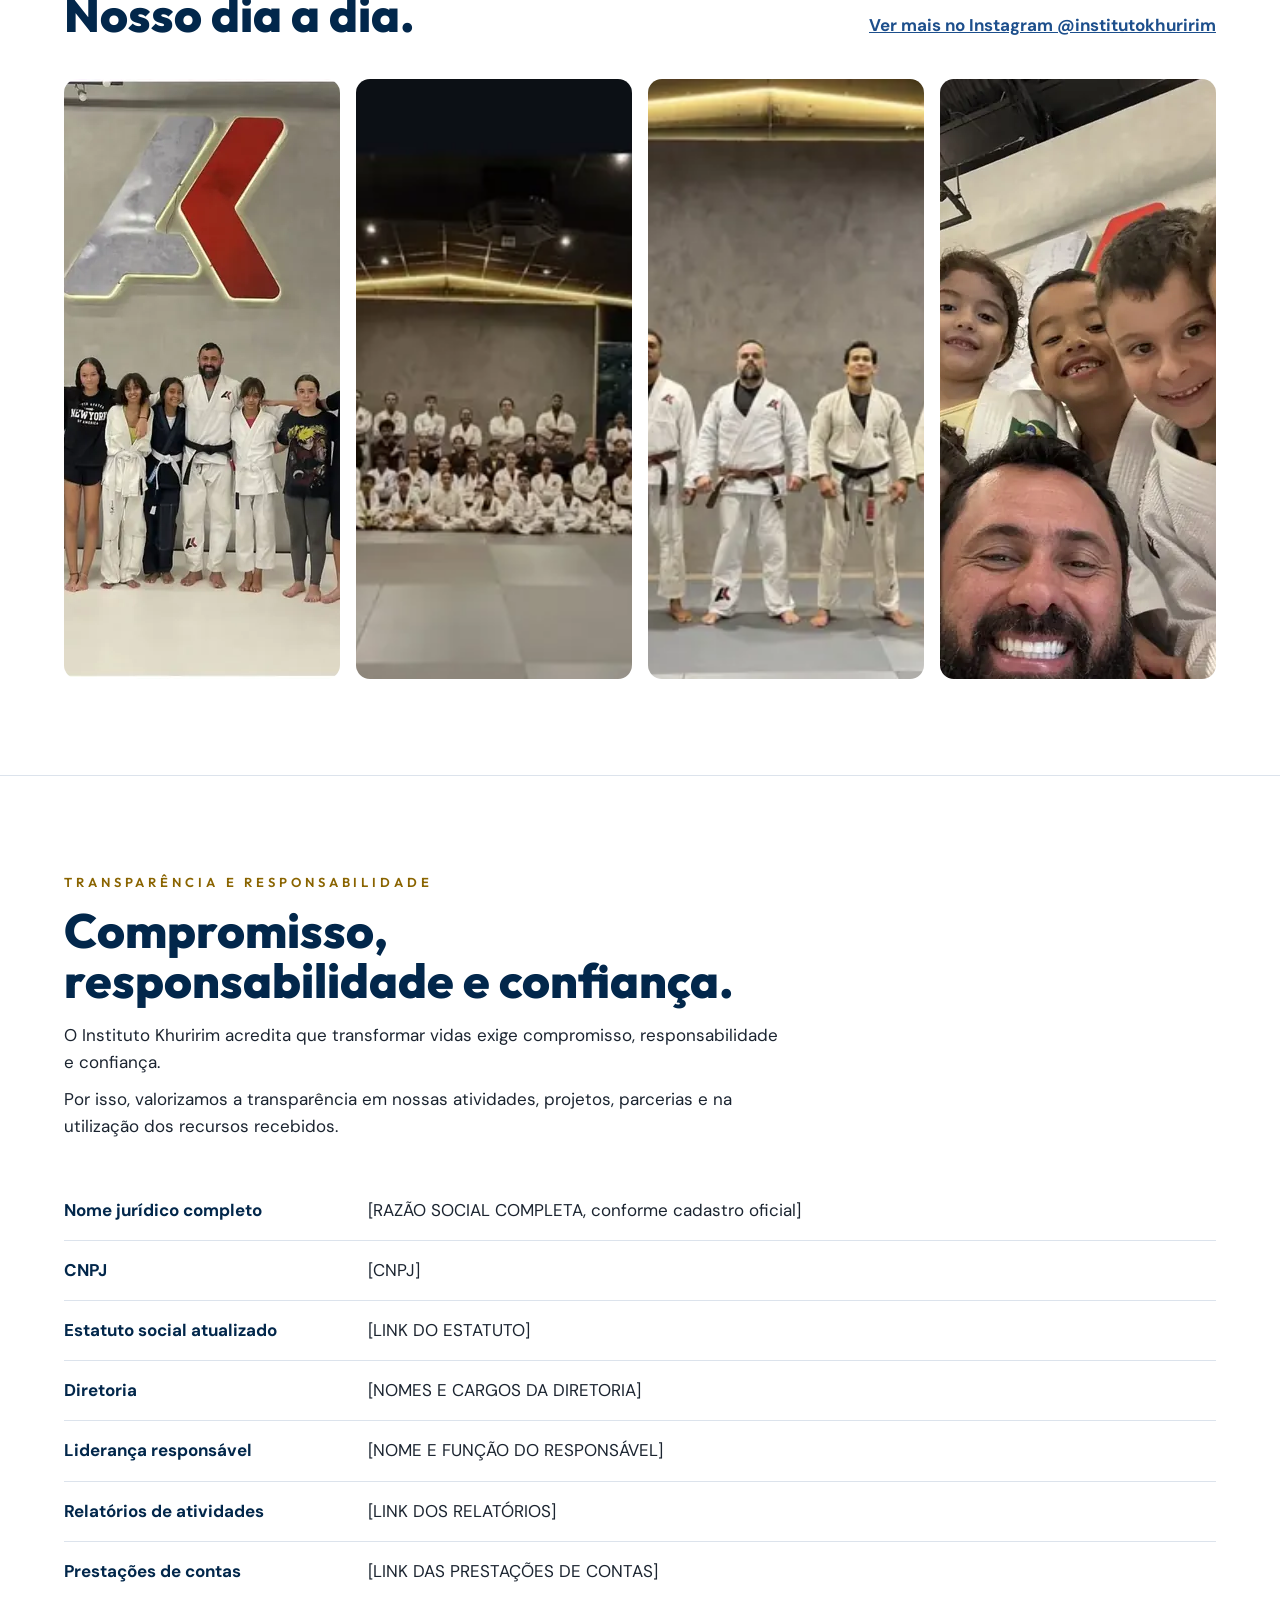
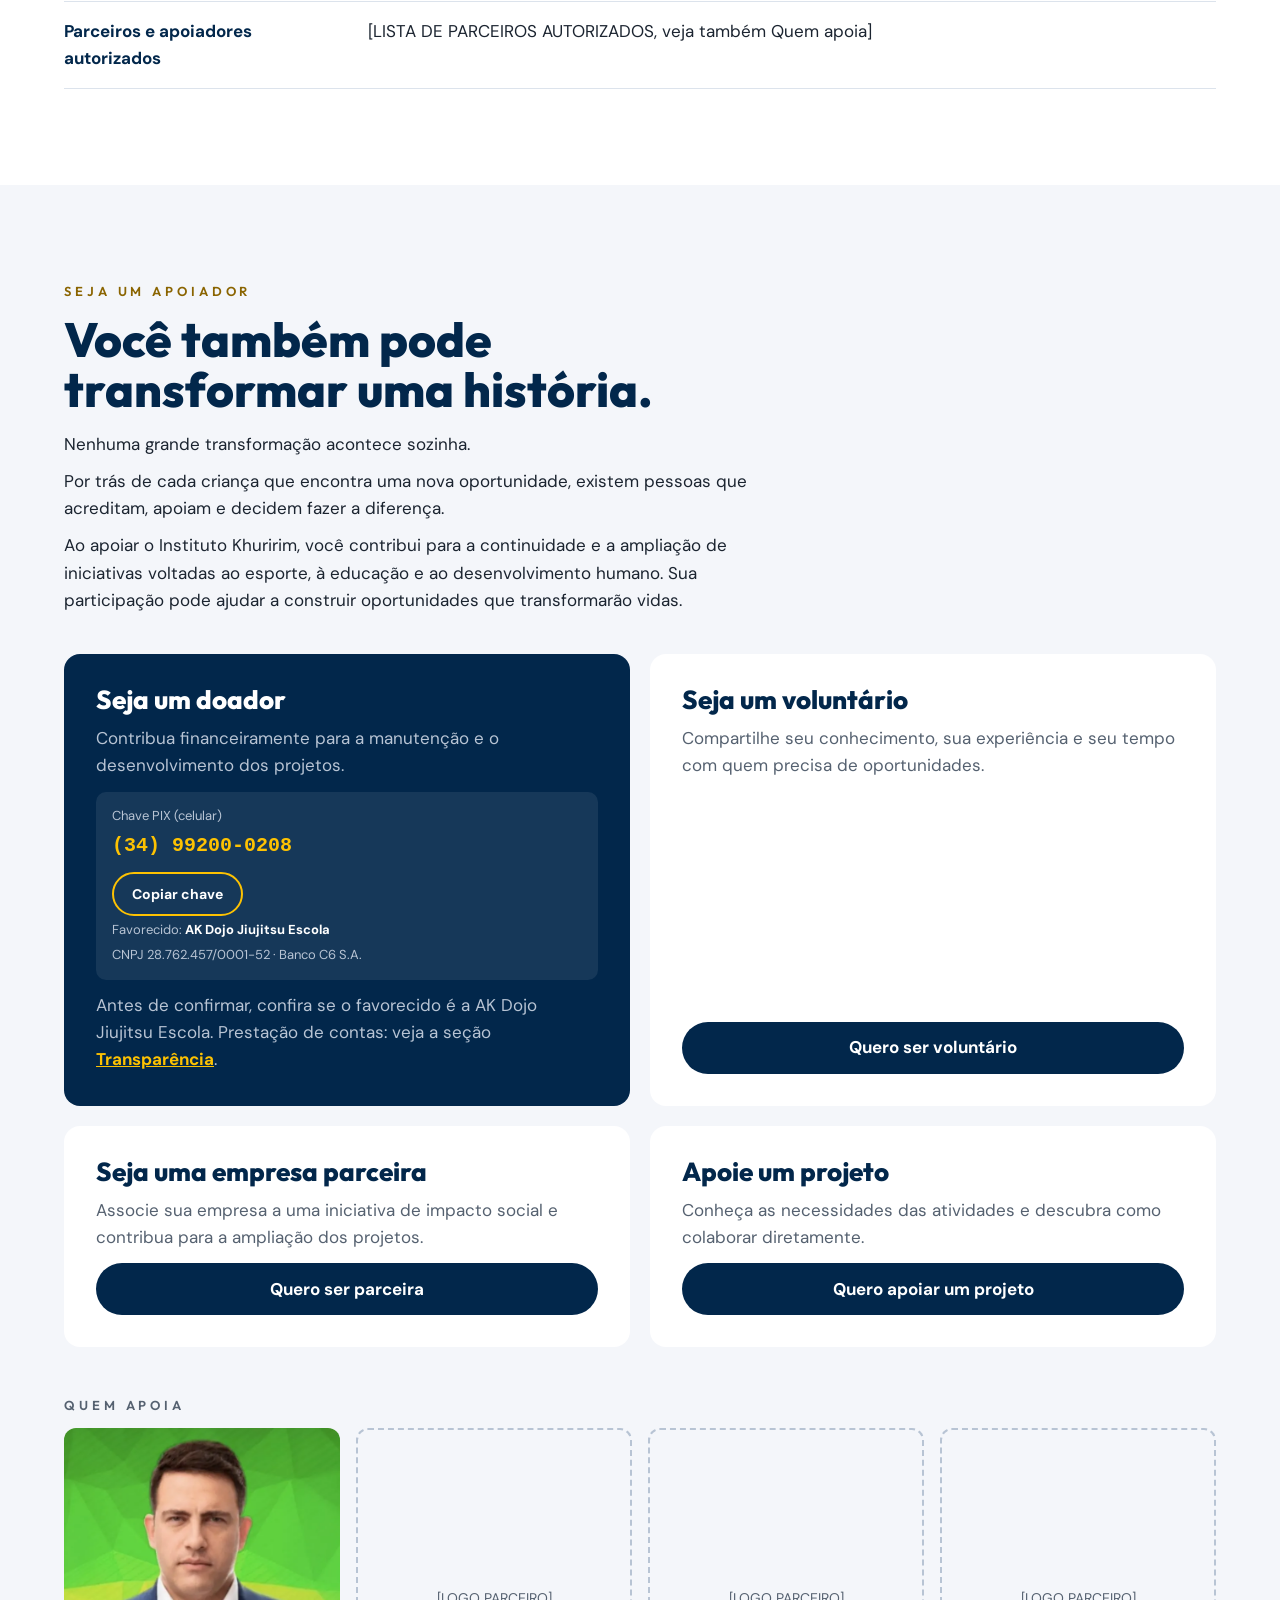
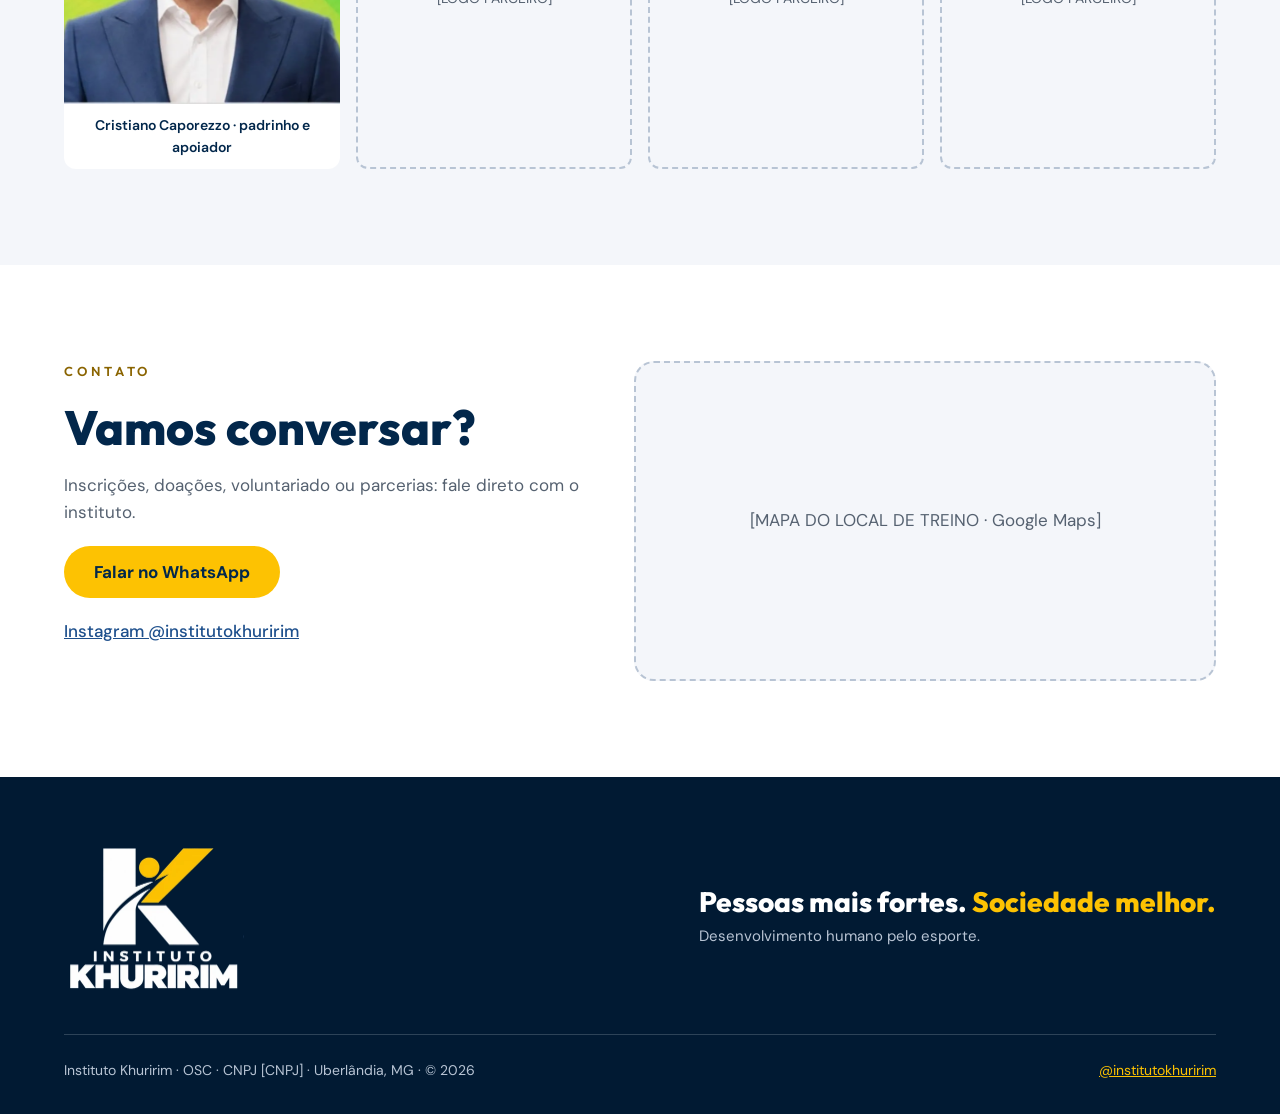
==== commit 7785ba3b: "Adiciona bandeiras ao seletor de idioma e destaca o idioma atual Pedido do Fausto: bandeira ao lado " ====
--- a/instituto-khuririm-site/index.html
+++ b/instituto-khuririm-site/index.html
@@ -67,9 +67,9 @@
         <a href="#apoie">Apoie</a>
         <a href="#contato" class="btn btn-yellow btn-sm">Contato</a>
         <div class="lang" role="group" aria-label="Idioma">
-          <a href="/" hreflang="pt-BR" lang="pt-BR" aria-label="PT, Português" aria-current="page">PT</a>
-          <a href="/en/" hreflang="en" lang="en" aria-label="EN, English">EN</a>
-          <a href="/es/" hreflang="es" lang="es" aria-label="ES, Español">ES</a>
+          <a href="/" hreflang="pt-BR" lang="pt-BR" aria-label="PT, Português" aria-current="page"><img src="/assets/img/bandeiras/br.svg" alt="" width="21" height="14"><span>PT</span></a>
+          <a href="/en/" hreflang="en" lang="en" aria-label="EN, English"><img src="/assets/img/bandeiras/us.svg" alt="" width="21" height="14"><span>EN</span></a>
+          <a href="/es/" hreflang="es" lang="es" aria-label="ES, Español"><img src="/assets/img/bandeiras/es.svg" alt="" width="21" height="14"><span>ES</span></a>
         </div>
       </nav>
     </div>
--- a/instituto-khuririm-site/assets/css/style.css
+++ b/instituto-khuririm-site/assets/css/style.css
@@ -105,12 +105,18 @@
 }
 .nav a:not(.btn):hover::after { transform: scaleX(1); }
 
-/* Seletor de idioma (PT · EN · ES) */
-.lang { display: flex; align-items: center; gap: 2px; font-family: var(--f-titulo); font-size: 13px; font-weight: 700; letter-spacing: .06em; }
-.nav .lang a { padding: 8px 6px; color: var(--azul-gelo); }
-.nav .lang a:hover, .nav .lang a[aria-current] { color: var(--amarelo); }
+/* Seletor de idioma (bandeira + sigla; o idioma atual fica destacado) */
+.lang { display: flex; align-items: center; gap: 4px; font-family: var(--f-titulo); font-size: 13px; font-weight: 700; letter-spacing: .06em; }
+.nav .lang a { display: inline-flex; align-items: center; gap: 6px; padding: 6px 9px; border: 1px solid transparent; border-radius: 999px; color: var(--azul-gelo); }
 .nav .lang a::after { display: none; }
-@media (min-width: 861px) and (max-width: 1120px) { .nav { gap: 18px; font-size: 14px; } }
+.lang img { width: 21px; height: 14px; border-radius: 2px; box-shadow: 0 0 0 1px rgba(255,255,255,.3); opacity: .75; transition: opacity .2s; }
+.nav .lang a:hover { color: var(--branco); }
+.nav .lang a:hover img, .nav .lang a[aria-current] img { opacity: 1; }
+.nav .lang a[aria-current] { color: var(--amarelo); border-color: var(--amarelo); background: rgba(253,194,2,.12); }
+.nav a { white-space: nowrap; }
+/* Telas médias: o menu aperta e o seletor mostra só as bandeiras */
+@media (min-width: 861px) and (max-width: 1240px) { .nav { gap: 18px; font-size: 14px; } .lang span { position: absolute; width: 1px; height: 1px; overflow: hidden; clip: rect(0 0 0 0); white-space: nowrap; } .nav .lang a { padding: 6px 7px; } }
+@media (min-width: 861px) and (max-width: 1000px) { .nav { gap: 13px; font-size: 13.5px; } .brand-big { font-size: 19px; } }
 
 .menu-toggle {
   display: none; width: 48px; height: 48px; border: 0; background: transparent; cursor: pointer;
@@ -287,7 +293,8 @@
   .nav a:not(.btn) { padding: 14px 0; border-bottom: 1px solid rgba(220,227,236,.12); }
   .nav .btn { margin-top: 16px; }
   .nav .lang { justify-content: center; gap: 8px; margin-top: 12px; font-size: 15px; }
-  .nav .lang a { padding: 12px 14px; border-bottom: 0; }
+  .nav .lang a { padding: 10px 14px; border: 1px solid transparent; border-bottom-color: transparent; }
+  .nav .lang a[aria-current] { border-color: var(--amarelo); }
   .section { padding: 72px 0; }
   .hero-inner { padding-top: 48px; padding-bottom: 64px; gap: 40px; }
   .pillars-list { justify-content: center; font-size: 15px; }
